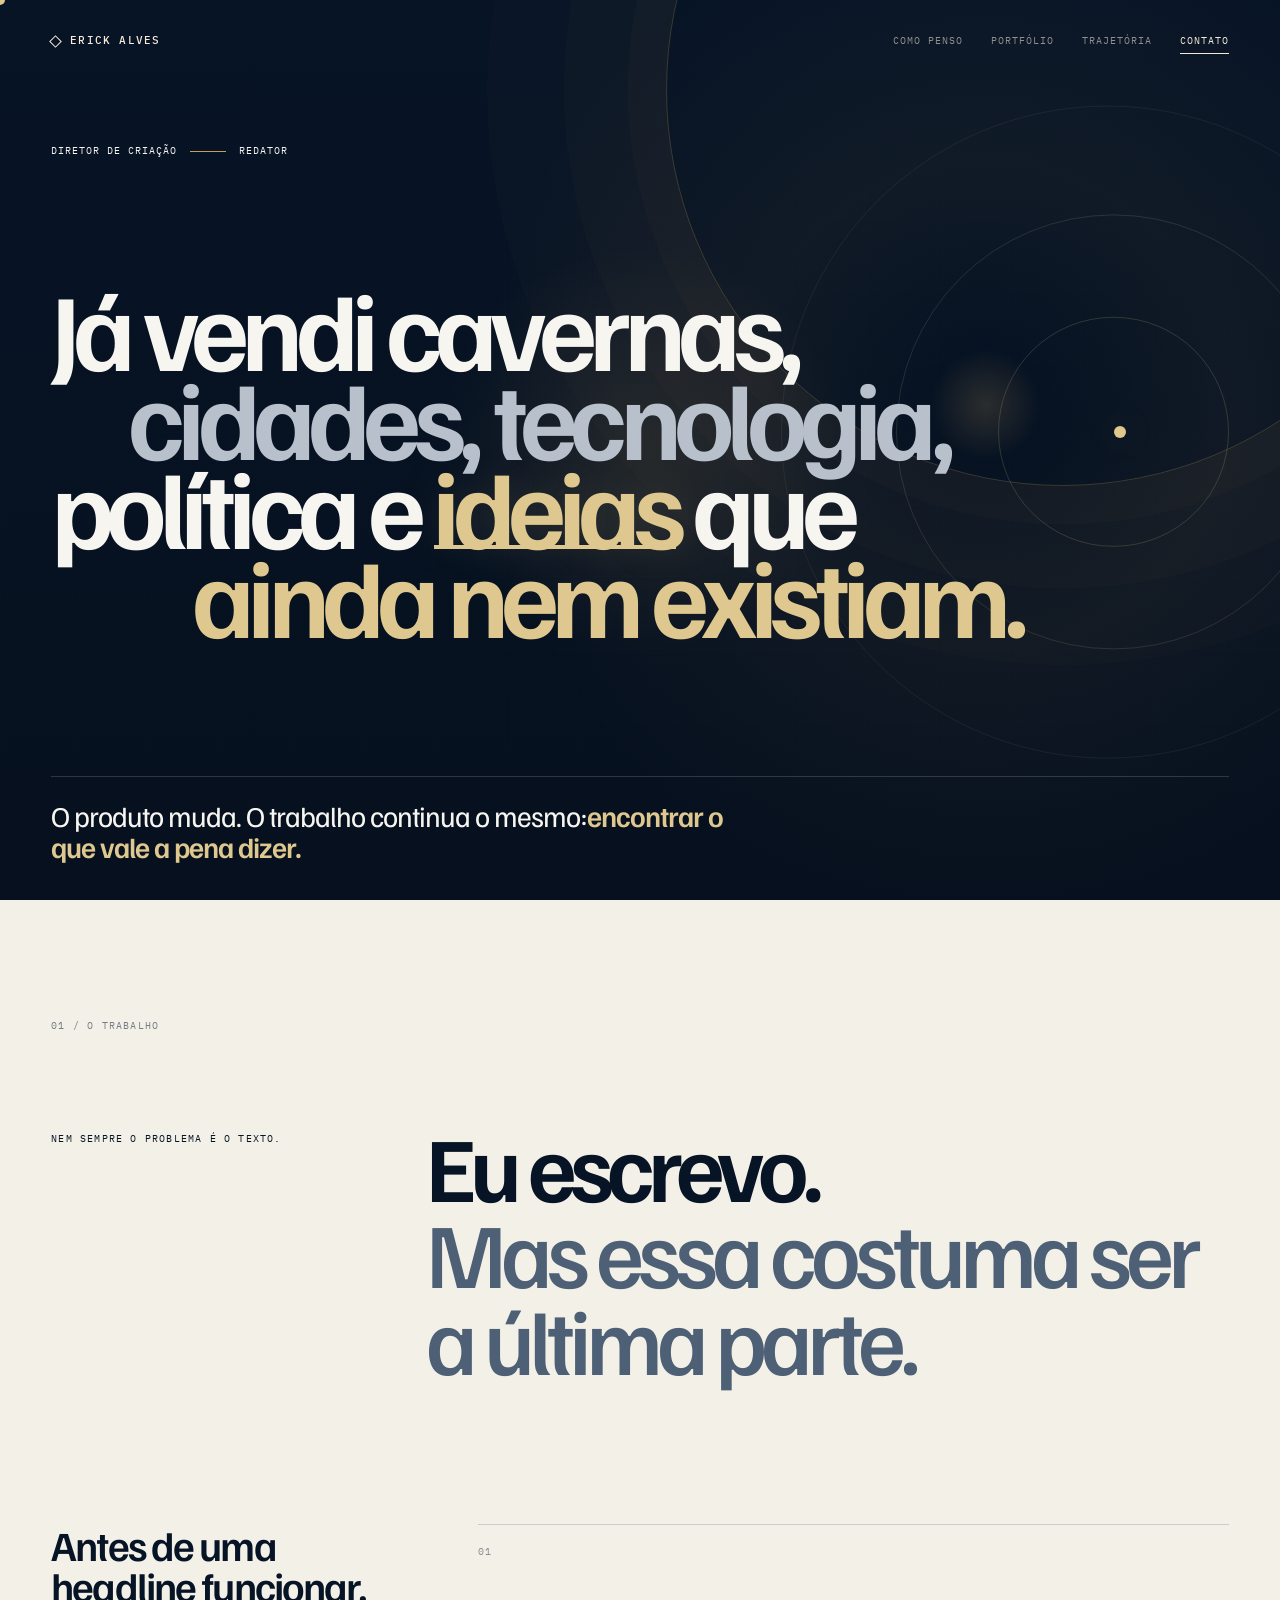
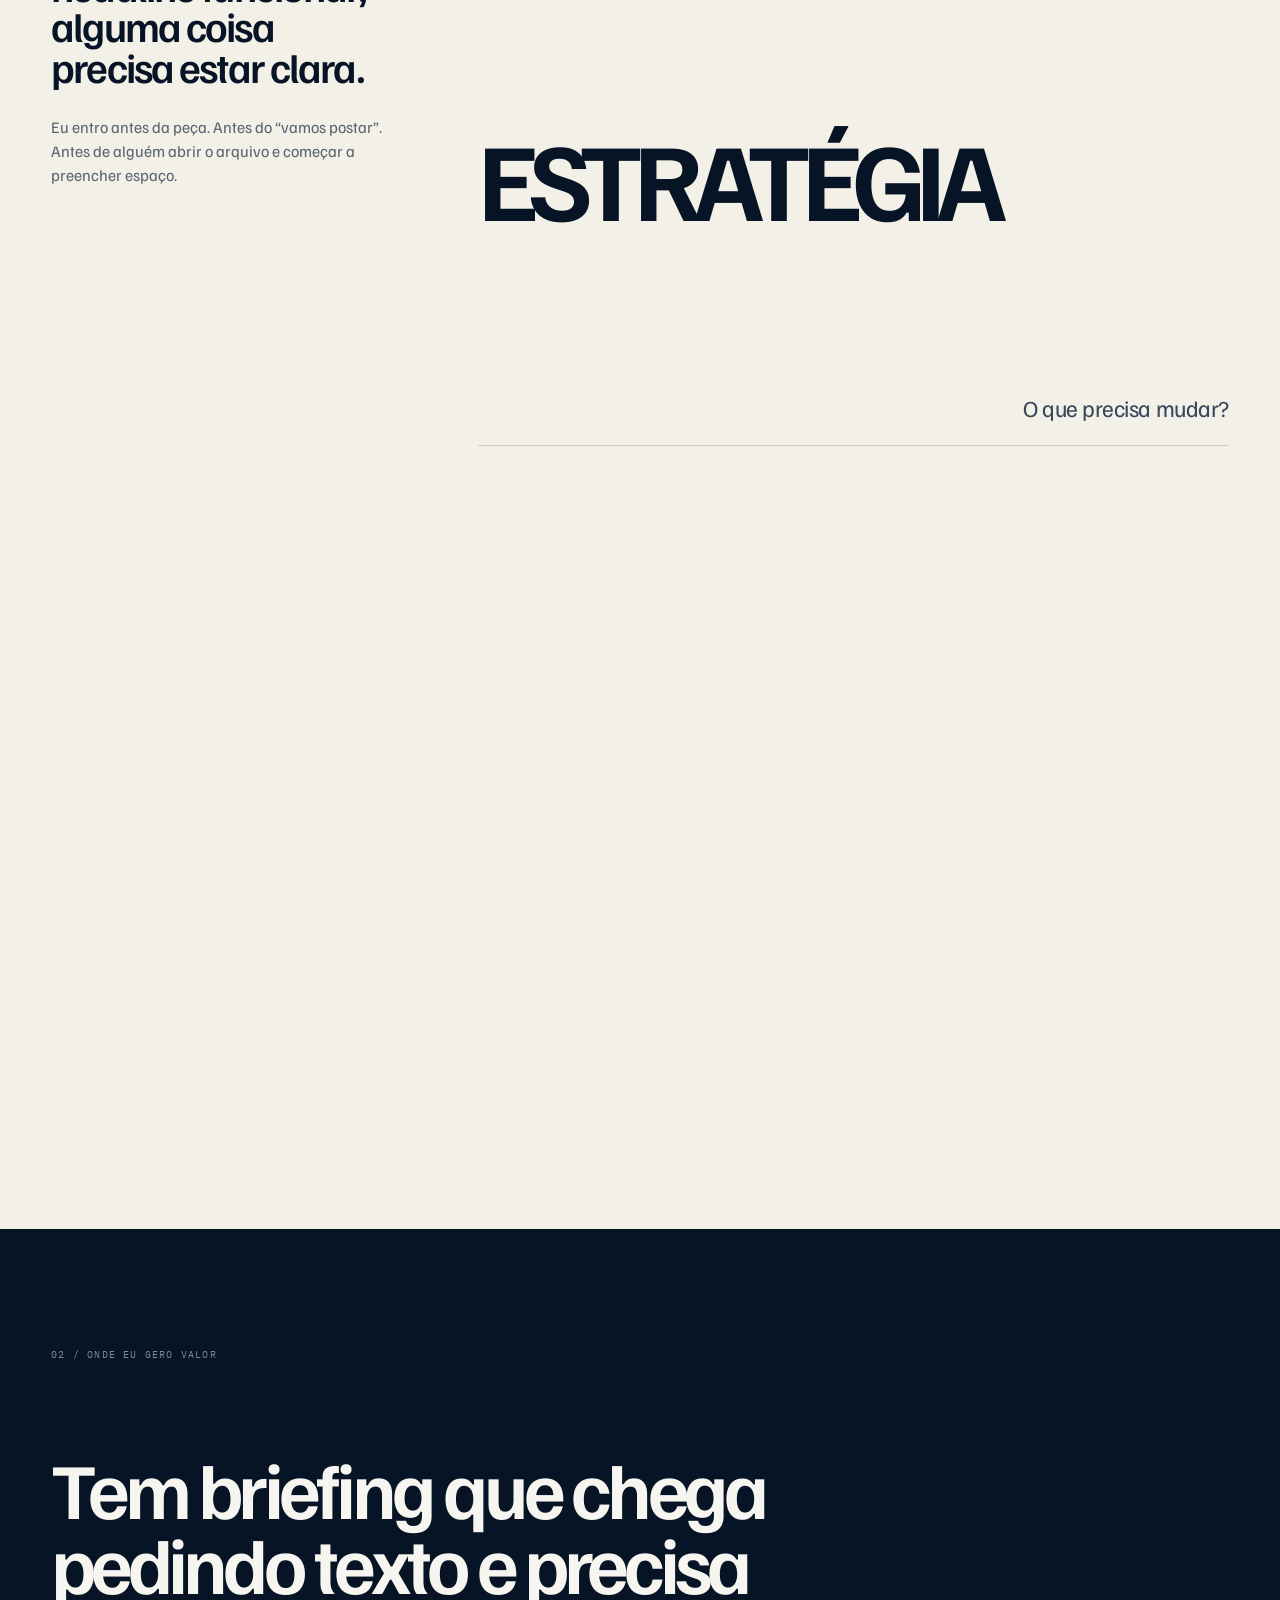
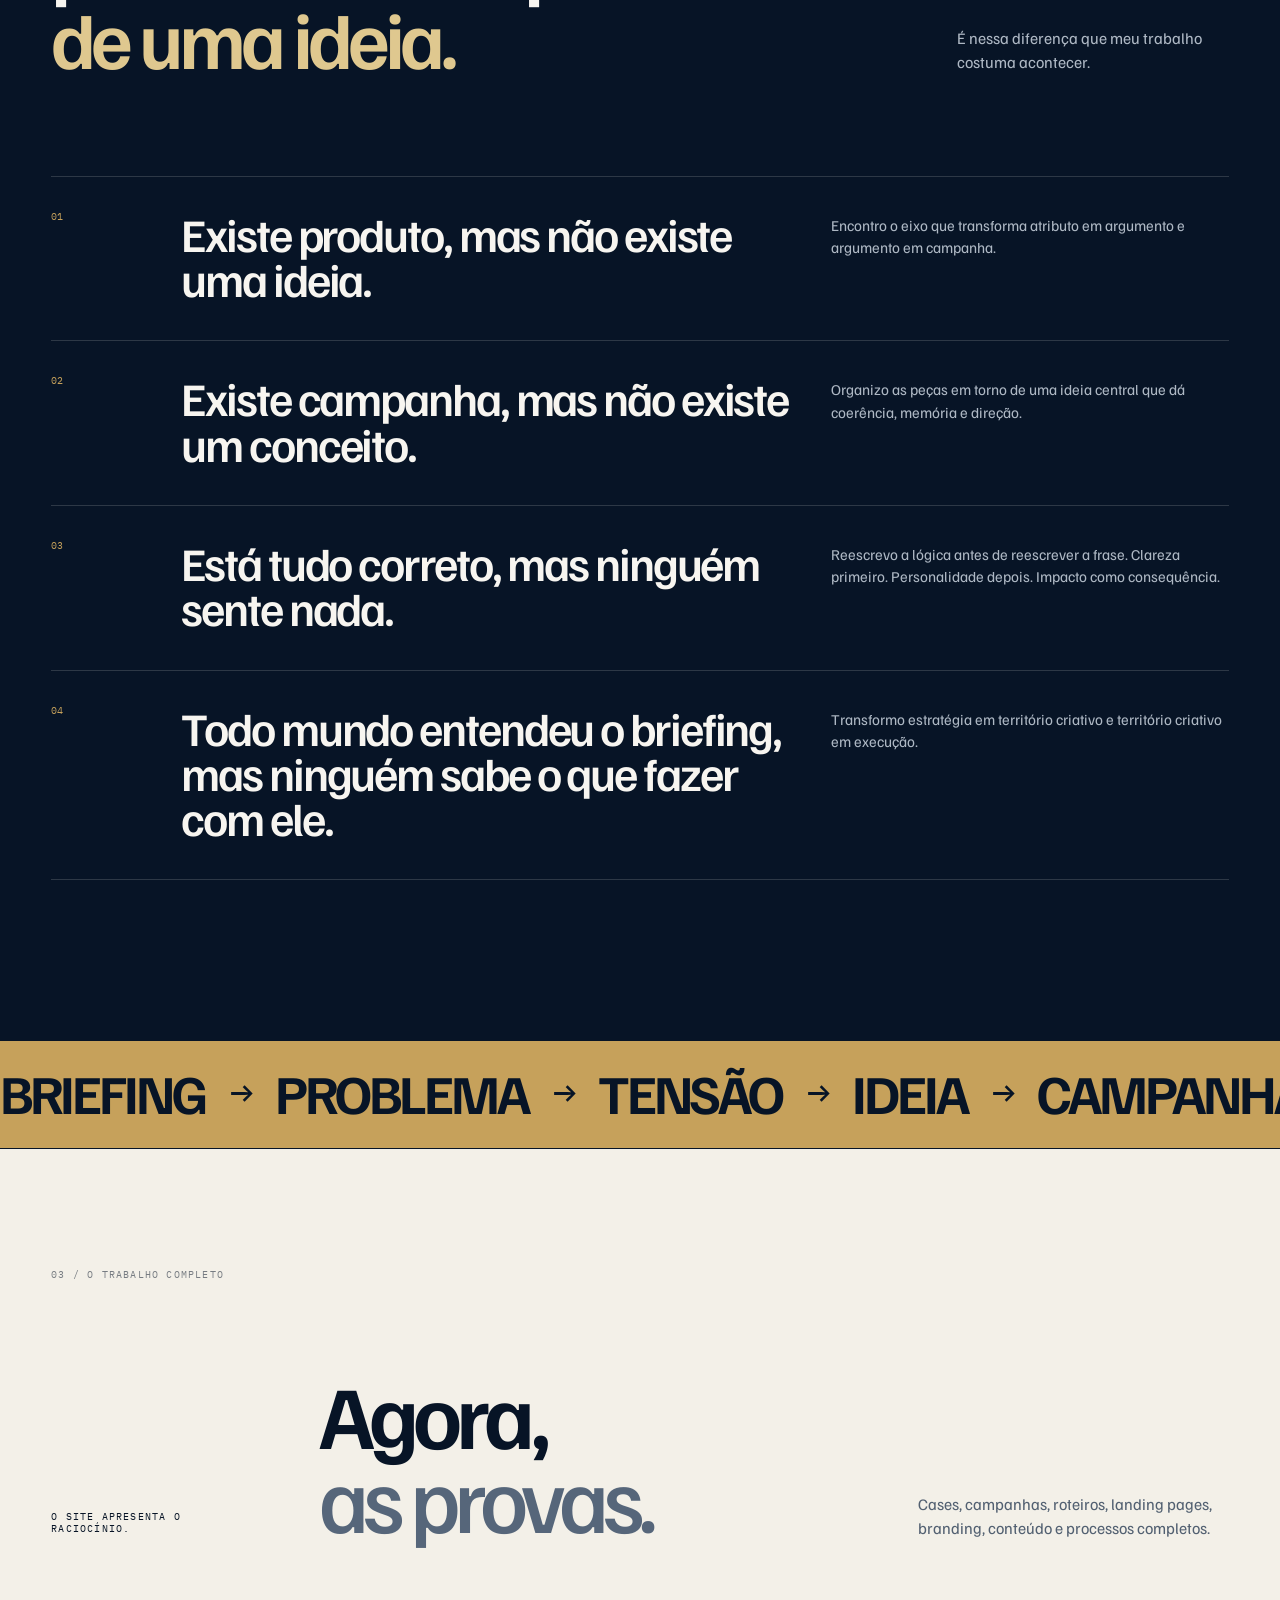
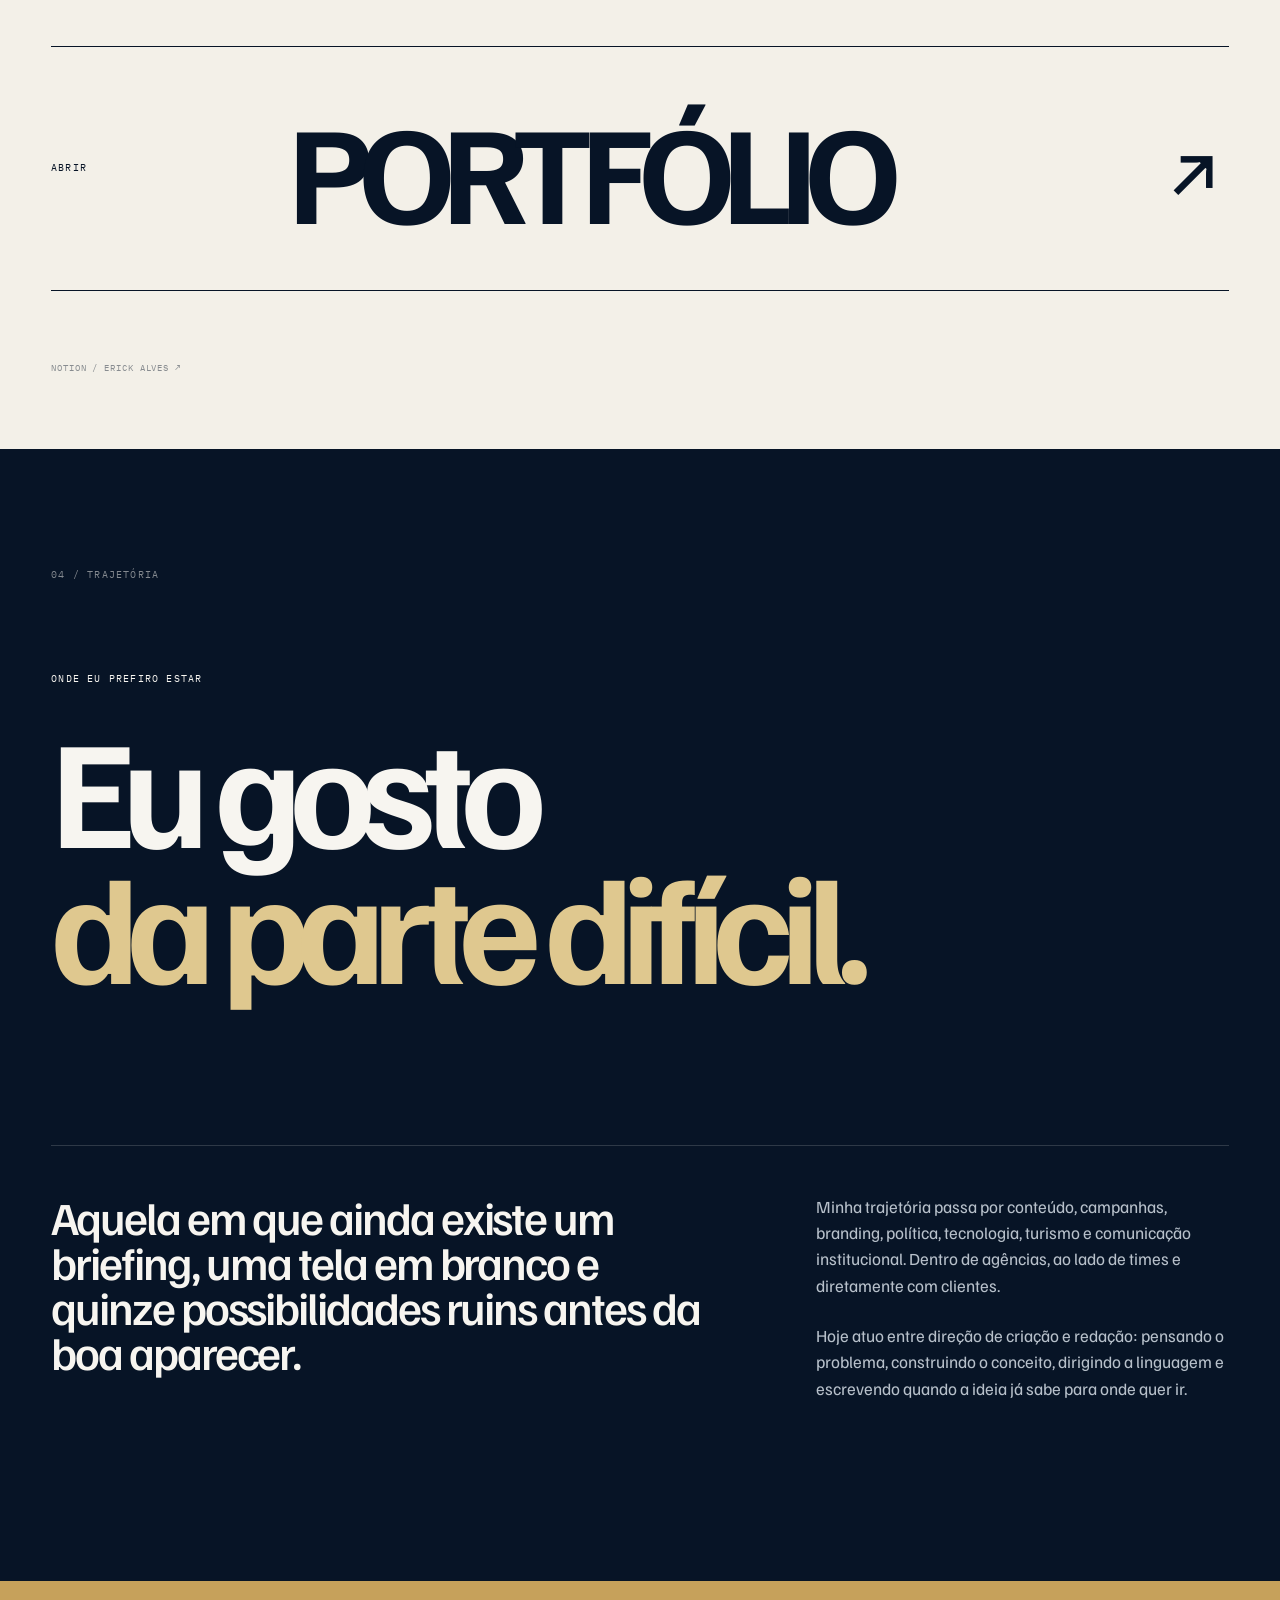
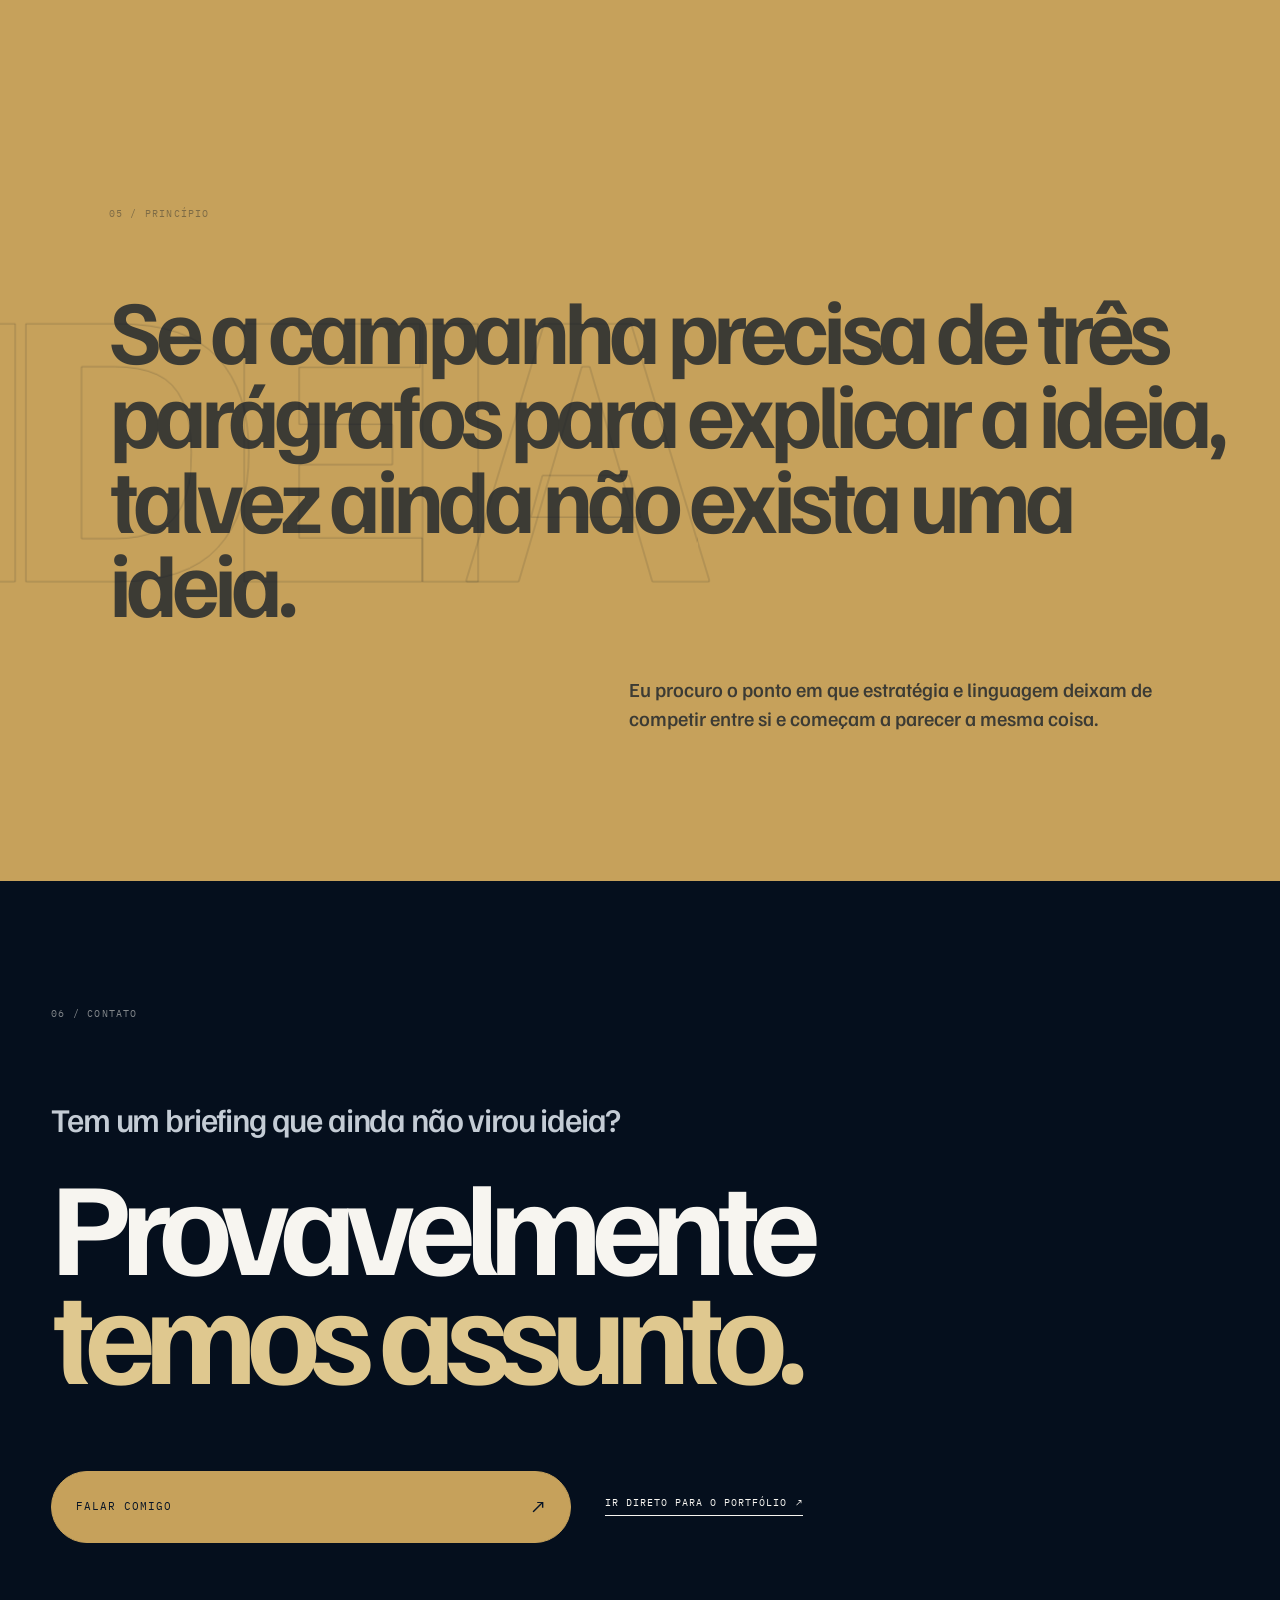
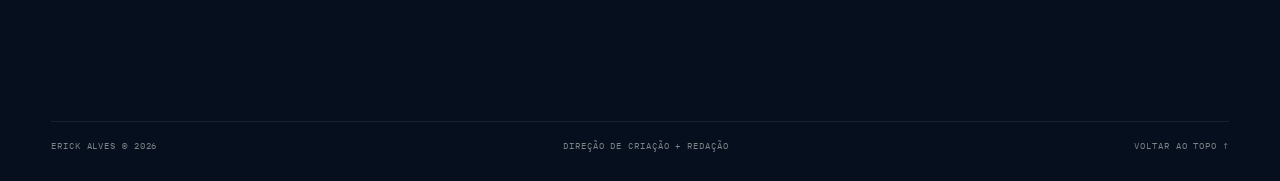
==== index.html @ d923bf64 "Adiciona favicon ao site" ====
<!doctype html><html lang="pt-BR"><head><meta charset="utf-8" /><meta name="viewport" content="width=device-width, initial-scale=1" /><meta name="theme-color" content="#071426" /><meta name="description" content="Erick Alves — Diretor de Criação + Redator. Estratégia, conceito e campanhas." /><link rel="icon" href="/favicon.ico" sizes="any"><title>Erick Alves — Direção de Criação + Redação</title><link rel="preconnect" href="https://fonts.googleapis.com"><link rel="preconnect" href="https://fonts.gstatic.com" crossorigin><link href="https://fonts.googleapis.com/css2?family=Familjen+Grotesk:ital,wght@0,400..700;1,400..700&family=IBM+Plex+Mono:wght@400;500&display=swap" rel="stylesheet"><link rel="stylesheet" href="./styles.css" /></head><body><div class="grain" aria-hidden="true"></div><div class="progress" aria-hidden="true"><span></span></div><header class="site-header"><a class="brand" href="#top" aria-label="Voltar ao topo"><span class="brand-mark"></span><span>ERICK ALVES</span></a><nav class="nav" aria-label="Navegação principal"><a href="#pensamento">Como penso</a><a href="#portfolio">Portfólio</a><a href="#trajetoria">Trajetória</a><a href="#contato">Contato</a></nav></header><main id="top"><section class="hero hero-concept" data-hero-mode="ideias">
  <div class="hero-grid" aria-hidden="true"></div>
  <div class="hero-glow" aria-hidden="true"></div>

  <div class="hero-scenes" aria-hidden="true">
    <div class="hero-scene scene-cavernas">
      <i class="contour c1"></i><i class="contour c2"></i><i class="contour c3"></i><i class="contour c4"></i><i class="contour c5"></i>
    </div>
    <div class="hero-scene scene-cidades">
      <i class="city-axis city-axis-a"></i><i class="city-axis city-axis-b"></i>
      <i class="city-block city-block-a"></i><i class="city-block city-block-b"></i><i class="city-block city-block-c"></i><i class="city-block city-block-d"></i>
    </div>
    <div class="hero-scene scene-tecnologia">
      <i class="tech-line tech-line-a"></i><i class="tech-line tech-line-b"></i><i class="tech-line tech-line-c"></i>
      <i class="tech-node tech-node-a"></i><i class="tech-node tech-node-b"></i><i class="tech-node tech-node-c"></i><i class="tech-node tech-node-d"></i>
    </div>
    <div class="hero-scene scene-politica">
      <i class="poster poster-a"></i><i class="poster poster-b"></i><i class="poster poster-c"></i>
      <i class="politic-line politic-line-a"></i><i class="politic-line politic-line-b"></i>
    </div>
    <div class="hero-scene scene-ideias">
      <i class="idea-ring idea-ring-a"></i><i class="idea-ring idea-ring-b"></i><i class="idea-ring idea-ring-c"></i>
      <i class="idea-core"></i>
    </div>
  </div>

  <div class="hero-top reveal">
    <span>Diretor de Criação</span><i></i><span>Redator</span>
    
  </div>

  <h1 class="hero-title hero-title-concept" aria-label="Já vendi cavernas, cidades, tecnologia, política e ideias que ainda nem existiam.">
    <span class="hero-line" data-speed="0.035">Já vendi <button class="hero-trigger" type="button" data-mode="cavernas">cavernas</button>,</span>
    <span class="hero-line muted" data-speed="0.055"><button class="hero-trigger" type="button" data-mode="cidades">cidades</button>, <button class="hero-trigger" type="button" data-mode="tecnologia">tecnologia</button>,</span>
    <span class="hero-line" data-speed="0.045"><button class="hero-trigger" type="button" data-mode="politica">política</button> e <button class="hero-trigger" type="button" data-mode="ideias">ideias</button> que</span>
    <span class="hero-line gold" data-speed="0.065">ainda nem existiam.</span>
  </h1>

  <div class="hero-footer hero-footer-concept">
    <p class="hero-copy reveal">O produto muda. O trabalho continua o mesmo:<strong>encontrar o que vale a pena dizer.</strong></p>

    
  </div>
</section><section class="thinking" id="pensamento"><div class="section-index">01 / O trabalho</div><div class="thinking-intro"><p class="overline reveal">Nem sempre o problema é o texto.</p><h2 class="reveal">Eu escrevo.<br><span>Mas essa costuma ser a última parte.</span></h2></div><div class="thinking-story"><div class="thinking-copy"><p class="thinking-lead">Antes de uma headline funcionar, alguma coisa precisa estar clara.</p><p class="thinking-caption">Eu entro antes da peça. Antes do “vamos postar”. Antes de alguém abrir o arquivo e começar a preencher espaço.</p></div><div class="word-stage" aria-label="Estratégia, tensão, conceito, campanha e texto"><div class="word active" data-step="0"><span class="word-num">01</span><span class="word-main">ESTRATÉGIA</span><span class="word-sub">O que precisa mudar?</span></div><div class="word" data-step="1"><span class="word-num">02</span><span class="word-main">TENSÃO</span><span class="word-sub">Onde está a verdade que vale explorar?</span></div><div class="word" data-step="2"><span class="word-num">03</span><span class="word-main">CONCEITO</span><span class="word-sub">Qual ideia organiza tudo?</span></div><div class="word" data-step="3"><span class="word-num">04</span><span class="word-main">CAMPANHA</span><span class="word-sub">Como essa ideia continua boa depois da primeira peça?</span></div><div class="word" data-step="4"><span class="word-num">05</span><span class="word-main">TEXTO</span><span class="word-sub">Agora cada palavra precisa merecer estar ali.</span></div></div></div></section><section class="problems"><div class="section-index">02 / Onde eu gero valor</div><div class="problems-intro"><h2 class="reveal problem-headline"><span class="problem-line">Tem briefing que chega</span><span class="problem-line">pedindo texto e precisa</span><span class="problem-line gold-line">de uma ideia.</span></h2><p class="reveal">É nessa diferença que meu trabalho costuma acontecer.</p></div><div class="problem-list"><article class="problem-row reveal"><span class="problem-number">01</span><h3>Existe produto, mas não existe uma ideia.</h3><p>Encontro o eixo que transforma atributo em argumento e argumento em campanha.</p></article><article class="problem-row reveal"><span class="problem-number">02</span><h3>Existe campanha, mas não existe um conceito.</h3><p>Organizo as peças em torno de uma ideia central que dá coerência, memória e direção.</p></article><article class="problem-row reveal"><span class="problem-number">03</span><h3>Está tudo correto, mas ninguém sente nada.</h3><p>Reescrevo a lógica antes de reescrever a frase. Clareza primeiro. Personalidade depois. Impacto como consequência.</p></article><article class="problem-row reveal"><span class="problem-number">04</span><h3>Todo mundo entendeu o briefing, mas ninguém sabe o que fazer com ele.</h3><p>Transformo estratégia em território criativo e território criativo em execução.</p></article></div></section><section class="ticker" aria-hidden="true"><div class="ticker-track"><span>BRIEFING</span><b>→</b><span>PROBLEMA</span><b>→</b><span>TENSÃO</span><b>→</b><span>IDEIA</span><b>→</b><span>CAMPANHA</span><b>→</b><span>BRIEFING</span><b>→</b><span>PROBLEMA</span><b>→</b><span>TENSÃO</span><b>→</b><span>IDEIA</span><b>→</b><span>CAMPANHA</span><b>→</b></div></section><section class="portfolio-section" id="portfolio"><div class="section-index">03 / O trabalho completo</div><div class="portfolio-intro"><p class="overline reveal">O site apresenta o raciocínio.</p><h2 class="reveal">Agora,<br><span>as provas.</span></h2><p class="portfolio-copy reveal">Cases, campanhas, roteiros, landing pages, branding, conteúdo e processos completos.</p></div><a class="portfolio-portal portfolio-link magnetic-wide" href="https://time-snowplow-615.notion.site/Portf-lio-Erick-Alves-0e87d80023174bc68a1fcdb36ba6da2e" target="_blank" rel="noreferrer"><span class="portal-label">ABRIR</span><strong>PORTFÓLIO</strong><span class="portal-arrow">↗</span></a><p class="portfolio-note">Notion / Erick Alves ↗</p></section><section class="about" id="trajetoria"><div class="section-index">04 / Trajetória</div><div class="about-hero"><p class="overline reveal">Onde eu prefiro estar</p><h2 class="about-title">Eu gosto<br><span>da parte difícil.</span></h2></div><div class="about-grid"><div class="about-support reveal"><p>Aquela em que ainda existe um briefing, uma tela em branco e quinze possibilidades ruins antes da boa aparecer.</p></div><div class="about-detail reveal"><p>Minha trajetória passa por conteúdo, campanhas, branding, política, tecnologia, turismo e comunicação institucional. Dentro de agências, ao lado de times e diretamente com clientes.</p><p>Hoje atuo entre direção de criação e redação: pensando o problema, construindo o conceito, dirigindo a linguagem e escrevendo quando a ideia já sabe para onde quer ir.</p></div></div></section><section class="principle"><div class="principle-outline" aria-hidden="true">IDEIA</div><div class="principle-content"><span class="section-index">05 / Princípio</span><blockquote class="reveal">Se a campanha precisa de três parágrafos para explicar a ideia, talvez ainda não exista uma ideia.</blockquote><p class="reveal">Eu procuro o ponto em que estratégia e linguagem deixam de competir entre si e começam a parecer a mesma coisa.</p></div></section><section class="contact" id="contato"><div class="contact-inner"><span class="section-index">06 / Contato</span><div class="contact-copy"><p class="contact-lead reveal">Tem um briefing que ainda não virou ideia?</p><h2 class="reveal">Provavelmente<br><span>temos assunto.</span></h2></div><div class="contact-actions reveal"><a class="contact-button magnetic" href="https://wa.me/5511947955115" target="_blank" rel="noopener noreferrer"><span>Falar comigo</span><span class="arrow">↗</span></a><a class="small-link portfolio-link" href="https://time-snowplow-615.notion.site/Portf-lio-Erick-Alves-0e87d80023174bc68a1fcdb36ba6da2e" target="_blank" rel="noreferrer">Ir direto para o portfólio <span>↗</span></a></div></div><footer class="footer"><span>Erick Alves © <span id="year"></span></span><span>Direção de Criação + Redação</span><a href="#top">Voltar ao topo ↑</a></footer></section></main><div class="cursor" aria-hidden="true"></div><script src="./script.js"></script></body></html>
---- styles.css ----
:root{--navy:#071426;--navy-2:#0a1b31;--navy-3:#102642;--gold:#c6a15b;--gold-soft:#dfc88f;--ink:#08111f;--paper:#f3f0e8;--white:#f7f5f0;--muted:#8e9aaa;--line-dark:rgba(247,245,240,.16);--line-light:rgba(7,20,38,.16);--max:1440px;--pad:clamp(22px,4vw,66px);--ease:cubic-bezier(.18,.74,.16,1);--mx:50%;--my:50%;}*{box-sizing:border-box}html{scroll-behavior:smooth;background:var(--navy);}body{margin:0;background:var(--navy);color:var(--white);font-family:"Familjen Grotesk","Helvetica Neue",Arial,sans-serif;font-size:16px;line-height:1.25;overflow-x:hidden;}a{color:inherit;text-decoration:none}::selection{background:var(--gold);color:var(--navy)}.grain{position:fixed;inset:0;z-index:9990;pointer-events:none;opacity:.028;background-image:url("data:image/svg+xml,%3Csvg viewBox='0 0 180 180' xmlns='http://www.w3.org/2000/svg'%3E%3Cfilter id='n'%3E%3CfeTurbulence type='fractalNoise' baseFrequency='.86' numOctaves='4' stitchTiles='stitch'/%3E%3C/filter%3E%3Crect width='100%25' height='100%25' filter='url(%23n)' opacity='.7'/%3E%3C/svg%3E");}.progress{position:fixed;inset:0 0 auto;height:2px;z-index:10000;pointer-events:none;}.progress span{display:block;width:100%;height:100%;background:var(--gold);transform:scaleX(0);transform-origin:left;}.site-header{position:fixed;top:0;left:0;right:0;z-index:9000;height:82px;padding:0 var(--pad);display:flex;align-items:center;justify-content:space-between;mix-blend-mode:difference;color:#fff;}.brand{display:flex;align-items:center;gap:10px;font-family:"IBM Plex Mono",monospace;font-size:11px;font-weight:500;letter-spacing:.11em;}.brand-mark{width:9px;height:9px;border:1px solid currentColor;transform:rotate(45deg);}.nav{display:flex;align-items:center;gap:28px;font-family:"IBM Plex Mono",monospace;font-size:10px;text-transform:uppercase;letter-spacing:.1em;}.nav a{position:relative;padding:4px 0;}.nav a::after{content:"";position:absolute;left:0;right:0;bottom:-3px;height:1px;background:currentColor;transform:scaleX(0);transform-origin:right;transition:transform .35s var(--ease);}.nav a:hover::after{transform:scaleX(1);transform-origin:left;}.section-index,.overline{font-family:"IBM Plex Mono",monospace;font-size:10px;text-transform:uppercase;letter-spacing:.12em;}.section-index{opacity:.52}.reveal{opacity:0;transform:translateY(30px);transition:opacity .85s var(--ease),transform .85s var(--ease);}.reveal.is-visible{opacity:1;transform:none;}.hero{position:relative;isolation:isolate;min-height:100svh;padding:145px var(--pad) 38px;display:flex;flex-direction:column;justify-content:space-between;overflow:hidden;background:radial-gradient(circle at var(--mx) var(--my),rgba(198,161,91,.16),transparent 29%),linear-gradient(180deg,var(--navy),#06101e);}.hero-grid{position:absolute;inset:0;z-index:-3;opacity:.26;background-image:linear-gradient(rgba(255,255,255,.035) 1px,transparent 1px),linear-gradient(90deg,rgba(255,255,255,.035) 1px,transparent 1px);background-size:72px 72px;mask-image:linear-gradient(to bottom,transparent,black 25%,black 72%,transparent);}.hero-glow{position:absolute;right:-14vw;top:-24vw;z-index:-2;width:62vw;aspect-ratio:1;border:1px solid rgba(198,161,91,.26);border-radius:50%;box-shadow:0 0 0 3vw rgba(198,161,91,.025),0 0 0 8vw rgba(198,161,91,.018),0 0 0 14vw rgba(198,161,91,.012);}.hero-top{display:flex;align-items:center;gap:13px;font-family:"IBM Plex Mono",monospace;font-size:10px;text-transform:uppercase;letter-spacing:.1em;}.hero-top i{width:36px;height:1px;background:var(--gold);}.hero-title{margin:7vh 0 8vh;max-width:1510px;font-size:clamp(58px,8.6vw,147px);line-height:.81;letter-spacing:-.07em;font-weight:660;}.hero-line{display:block;will-change:transform;}.hero-line:nth-child(2){margin-left:6vw}.hero-line:nth-child(4){margin-left:11vw}.hero-line.muted{color:#b7c0cb}.hero-line.gold{color:var(--gold-soft)}.hero-footer{padding-top:23px;border-top:1px solid var(--line-dark);display:grid;grid-template-columns:1fr auto;align-items:end;gap:30px;}.hero-copy{max-width:720px;margin:0;font-size:clamp(21px,2.25vw,35px);line-height:1.08;letter-spacing:-.035em;}.hero-copy strong{font-weight:600;color:var(--gold-soft);}.scroll-cue{width:100px;height:100px;border:1px solid rgba(223,200,143,.48);border-radius:50%;display:grid;place-items:center;transition:background .3s,color .3s,transform .3s var(--ease);}.scroll-cue span{font-family:"IBM Plex Mono",monospace;font-size:9px;text-transform:uppercase;letter-spacing:.12em;}.scroll-cue svg{width:19px;fill:none;stroke:currentColor;stroke-width:1.35;}.scroll-cue:hover{background:var(--gold);color:var(--navy);}.thinking{min-height:210vh;padding:120px var(--pad) 0;background:var(--paper);color:var(--navy);}.thinking-intro{max-width:var(--max);margin:90px auto 135px;display:grid;grid-template-columns:.55fr 1.55fr;gap:7vw;}.thinking-intro h2{margin:0;font-size:clamp(52px,7.2vw,116px);line-height:.87;letter-spacing:-.065em;font-weight:650;}.thinking-intro h2 span{color:#4e6075;font-weight:520;}.thinking-story{max-width:var(--max);min-height:145vh;margin:0 auto;display:grid;grid-template-columns:.65fr 1.45fr;gap:7vw;}.thinking-copy{position:sticky;top:24vh;padding-bottom:20vh;}.thinking-lead{margin:0 0 28px;font-size:clamp(28px,3.25vw,52px);line-height:.98;letter-spacing:-.045em;font-weight:580;}.thinking-caption{max-width:450px;margin:0;color:#5b6571;font-size:16px;line-height:1.52;}.word-stage{position:sticky;top:21vh;height:58vh;overflow:hidden;border-top:1px solid var(--line-light);border-bottom:1px solid var(--line-light);}.word{position:absolute;inset:0;padding:21px 0 24px;display:grid;grid-template-columns:auto 1fr;grid-template-rows:auto 1fr auto;opacity:0;transform:translateY(34px);transition:opacity .5s var(--ease),transform .5s var(--ease);}.word.active{opacity:1;transform:none;}.word-num{font-family:"IBM Plex Mono",monospace;font-size:10px;letter-spacing:.1em;opacity:.45;}.word-main{grid-column:1/3;align-self:center;font-size:clamp(58px,8.7vw,140px);line-height:.77;letter-spacing:-.075em;font-weight:700;white-space:nowrap;}.word-sub{grid-column:1/3;justify-self:end;align-self:end;max-width:460px;color:#38485b;font-size:clamp(18px,1.8vw,28px);line-height:1.12;letter-spacing:-.02em;}.problems{padding:120px var(--pad) 160px;background:var(--navy);color:var(--white);}.problems-intro{max-width:var(--max);margin:90px auto 95px;display:grid;grid-template-columns:1.5fr .5fr;gap:7vw;align-items:end;}.problems-intro h2{margin:0;max-width:1000px;font-size:clamp(48px,6.2vw,100px);line-height:.91;letter-spacing:-.06em;font-weight:630;}.problems-intro h2 span{display:block;color:var(--gold-soft);}.problems-intro p{margin:0 0 7px;color:#aeb8c4;font-size:16px;line-height:1.5;}.problem-list{max-width:var(--max);margin:0 auto;}.problem-row{padding:34px 0 39px;border-top:1px solid var(--line-dark);display:grid;grid-template-columns:.15fr 1fr .65fr;gap:3vw;align-items:start;}.problem-row:last-child{border-bottom:1px solid var(--line-dark);}.problem-number{font-family:"IBM Plex Mono",monospace;color:var(--gold);font-size:10px;}.problem-row h3{margin:0;max-width:800px;font-size:clamp(29px,3.65vw,57px);line-height:.97;letter-spacing:-.045em;font-weight:570;}.problem-row p{margin:3px 0 0;max-width:450px;color:#aeb8c4;font-size:15px;line-height:1.5;}.ticker{overflow:hidden;background:var(--gold);color:var(--navy);border-top:1px solid var(--navy);border-bottom:1px solid var(--navy);}.ticker-track{width:max-content;display:flex;align-items:center;gap:25px;padding:24px 0 27px;font-size:clamp(30px,4.3vw,68px);line-height:1;letter-spacing:-.055em;font-weight:690;animation:marquee 27s linear infinite;}.ticker-track b{font-family:"IBM Plex Mono",monospace;font-size:.7em;font-weight:400;}@keyframes marquee{to{transform:translateX(-50%)}}.portfolio-section{position:relative;min-height:100svh;padding:120px var(--pad) 75px;background:var(--paper);color:var(--navy);display:flex;flex-direction:column;}.portfolio-intro{max-width:var(--max);width:100%;margin:90px auto 55px;display:grid;grid-template-columns:.38fr 1fr .58fr;gap:5vw;align-items:end;}.portfolio-intro h2{margin:0;font-size:clamp(52px,7vw,110px);line-height:.85;letter-spacing:-.065em;font-weight:650;}.portfolio-intro h2 span{color:#56667a;font-weight:500;}.portfolio-copy{margin:0 0 5px;color:#526071;font-size:16px;line-height:1.52;}.portfolio-portal{position:relative;max-width:var(--max);width:100%;margin:auto;min-height:245px;border-top:1px solid var(--navy);border-bottom:1px solid var(--navy);display:grid;grid-template-columns:.25fr 1fr auto;align-items:center;gap:25px;overflow:hidden;transition:color .45s var(--ease);}.portfolio-portal::before{content:"";position:absolute;inset:0;z-index:0;background:var(--navy);transform:translateY(102%);transition:transform .5s var(--ease);}.portfolio-portal > *{position:relative;z-index:1;}.portfolio-portal:hover{color:var(--gold-soft);}.portfolio-portal:hover::before{transform:translateY(0);}.portal-label{font-family:"IBM Plex Mono",monospace;font-size:10px;letter-spacing:.12em;}.portfolio-portal strong{font-size:clamp(65px,11vw,176px);line-height:.72;letter-spacing:-.085em;font-weight:700;}.portal-arrow{font-size:clamp(45px,6vw,92px);font-weight:400;transition:transform .45s var(--ease);}.portfolio-portal:hover .portal-arrow{transform:translate(9px,-9px);}.portfolio-note{max-width:var(--max);width:100%;margin:25px auto 0;font-family:"IBM Plex Mono",monospace;font-size:9px;letter-spacing:.1em;text-transform:uppercase;opacity:.45;}.about{padding:120px var(--pad) 155px;background:var(--navy);color:var(--white);}.about-hero{max-width:var(--max);margin:92px auto 105px;}.about-title{margin:32px 0 0;font-size:clamp(76px,12.1vw,194px);line-height:.72;letter-spacing:-.085em;font-weight:700;}.about-title span{display:block;color:var(--gold-soft);}.about-grid{max-width:var(--max);margin:0 auto;padding-top:48px;border-top:1px solid var(--line-dark);display:grid;grid-template-columns:1.1fr .7fr;gap:9vw;}.about-support p{max-width:730px;margin:0;font-size:clamp(30px,3.6vw,58px);line-height:.98;letter-spacing:-.045em;font-weight:530;}.about-detail{color:#b7c0ca;font-size:17px;line-height:1.55;}.about-detail p{margin:0 0 24px;}.experience-strip{margin-top:50px;border-top:1px solid var(--line-dark);}.experience-strip span{display:block;padding:13px 0;border-bottom:1px solid var(--line-dark);font-family:"IBM Plex Mono",monospace;font-size:10px;text-transform:uppercase;letter-spacing:.09em;}.principle{position:relative;min-height:100svh;padding:130px var(--pad);background:var(--gold);color:var(--navy);display:flex;align-items:center;overflow:hidden;}.principle-outline{position:absolute;left:-3vw;top:50%;transform:translateY(-52%);color:transparent;-webkit-text-stroke:1px rgba(7,20,38,.20);font-size:31vw;line-height:1;letter-spacing:-.1em;font-weight:700;white-space:nowrap;}.principle-content{position:relative;z-index:1;max-width:1120px;margin-left:auto;}.principle blockquote{margin:65px 0 45px;font-size:clamp(52px,7.1vw,114px);line-height:.88;letter-spacing:-.065em;font-weight:660;}.principle p{max-width:600px;margin:0 0 0 auto;font-size:20px;line-height:1.45;font-weight:500;}.contact{min-height:100svh;padding:120px var(--pad) 30px;background:#050f1d;color:var(--white);display:flex;flex-direction:column;justify-content:space-between;}.contact-inner{max-width:var(--max);width:100%;margin:0 auto;}.contact-copy{margin-top:9vh;}.contact-copy h2{margin:32px 0 0;font-size:clamp(67px,10.4vw,164px);line-height:.76;letter-spacing:-.078em;font-weight:700;}.contact-copy h2 span{color:var(--gold-soft);}.contact-actions{margin-top:75px;display:flex;align-items:center;gap:34px;flex-wrap:wrap;}.contact-button{width:min(520px,100%);padding:22px 24px;border:1px solid var(--gold);border-radius:999px;background:var(--gold);color:var(--navy);display:flex;justify-content:space-between;align-items:center;font-family:"IBM Plex Mono",monospace;font-size:11px;text-transform:uppercase;letter-spacing:.09em;transition:background .3s,color .3s,transform .3s var(--ease);}.contact-button:hover{background:transparent;color:var(--gold-soft);}.contact-button .arrow{font-size:21px;}.small-link{display:inline-flex;align-items:center;gap:9px;padding-bottom:5px;border-bottom:1px solid currentColor;font-family:"IBM Plex Mono",monospace;font-size:10px;text-transform:uppercase;letter-spacing:.1em;}.small-link span{transition:transform .3s var(--ease);}.small-link:hover span{transform:translate(3px,-3px);}.footer{max-width:var(--max);width:100%;margin:90px auto 0;padding-top:18px;border-top:1px solid var(--line-dark);display:flex;justify-content:space-between;gap:20px;font-family:"IBM Plex Mono",monospace;font-size:9px;text-transform:uppercase;letter-spacing:.1em;opacity:.5;}.cursor{position:fixed;left:0;top:0;width:20px;height:20px;z-index:10001;pointer-events:none;border:1px solid var(--gold-soft);border-radius:50%;transform:translate(-50%,-50%);mix-blend-mode:difference;transition:width .2s,height .2s,background .2s;display:none;}.cursor.is-link{width:52px;height:52px;background:#fff;}@media (pointer:fine) and (min-width:900px){body,a{cursor:none}.cursor{display:block}}@media (max-width:960px){.site-header{height:68px}.nav{display:none}.hero{padding-top:118px;}.hero-title{font-size:clamp(51px,13.7vw,92px);line-height:.84;}.hero-line:nth-child(2),.hero-line:nth-child(4){margin-left:0;}.hero-footer{grid-template-columns:1fr;}.scroll-cue{width:82px;height:82px;}.thinking-intro,.thinking-story,.problems-intro,.portfolio-intro,.about-grid{grid-template-columns:1fr;}.thinking-intro{margin-top:58px}.thinking-story{min-height:165vh}.thinking-copy{position:relative;top:auto;padding-bottom:35px;}.word-stage{top:18vh;height:54vh;}.word-main{white-space:normal;font-size:clamp(49px,14.5vw,100px);}.problem-row{grid-template-columns:.12fr 1fr;}.problem-row p{grid-column:2;}.portfolio-section{min-height:auto;padding-bottom:100px;}.portfolio-intro{margin-top:60px;}.portfolio-portal{min-height:190px;margin-top:45px;grid-template-columns:auto 1fr auto;}.about-title{font-size:clamp(70px,18vw,145px);}.principle-content{margin-left:0;}.principle p{margin-left:0;}.footer{flex-direction:column;}}@media (max-width:580px){:root{--pad:20px}.hero-top{font-size:9px;}.hero-title{margin-top:10vh;}.hero-copy{font-size:20px;}.thinking,.problems,.portfolio-section,.about,.principle,.contact{padding-top:92px;}.thinking-intro h2,.problems-intro h2,.portfolio-intro h2{font-size:43px;}.problem-row{grid-template-columns:1fr;}.problem-row p{grid-column:1;}.problem-row h3{font-size:34px;}.portfolio-portal{grid-template-columns:1fr auto;min-height:160px;padding:25px 0;}.portal-label{grid-column:1/3;}.portfolio-portal strong{font-size:17vw;}.about-title{font-size:18vw;}.about-support p{font-size:35px;}.principle blockquote{font-size:46px;}.contact-copy h2{font-size:18vw;}.contact-actions{align-items:flex-start;flex-direction:column;}}@media (prefers-reduced-motion:reduce){*,*::before,*::after{animation-duration:.001ms!important;animation-iteration-count:1!important;scroll-behavior:auto!important;transition-duration:.001ms!important;}.reveal{opacity:1;transform:none;}}.problem-headline{max-width:1180px !important;}.problem-headline .problem-line{display:block;color:var(--white);white-space:nowrap;}.problem-headline .gold-line{color:var(--gold-soft);}.contact-lead{margin:0;max-width:760px;color:#c4ccd5;font-size:clamp(22px,2.6vw,39px);line-height:1.02;letter-spacing:-.035em;font-weight:520;}.about-detail{align-self:end;}@media (max-width:1100px){.problem-headline .problem-line{white-space:normal;}}@media (max-width:580px){.problem-headline .problem-line{white-space:normal;}.contact-lead{font-size:24px;line-height:1.08;}}

/* =========================================================
   V4.1 — CAMADA DE INTERAÇÃO (sem alterar a estrutura)
   ========================================================= */

/* Header: some ao descer, volta ao subir */
.site-header{
  transition:transform .45s var(--ease), opacity .35s var(--ease);
}
.site-header.header-hidden{
  transform:translateY(-115%);
  opacity:0;
}
.nav a{
  opacity:.58;
  transition:opacity .28s var(--ease);
}
.nav a:hover,
.nav a.is-active{
  opacity:1;
}
.nav a.is-active::after{
  transform:scaleX(1);
  transform-origin:left;
}

/* Reveal menos "fade de template": entra com recorte e precisão */
.reveal{
  clip-path:inset(0 0 14% 0);
  transform:translateY(24px);
  filter:blur(2px);
  transition:
    opacity .78s var(--ease),
    transform .78s var(--ease),
    clip-path .9s var(--ease),
    filter .7s var(--ease);
}
.reveal.is-visible{
  clip-path:inset(0 0 0 0);
  filter:blur(0);
}

/* Hero: linhas respondem ao ponteiro sem comprometer a leitura */
.hero-line{
  transition:
    color .35s var(--ease),
    letter-spacing .45s var(--ease),
    opacity .35s var(--ease);
}
@media (hover:hover) and (pointer:fine){
  .hero-title:hover .hero-line{
    opacity:.52;
  }
  .hero-title .hero-line:hover{
    opacity:1;
    letter-spacing:-.061em;
  }
  .hero-title .hero-line.gold:hover{
    color:#f0dca9;
  }
}

/* Word stage: troca com um pouco de profundidade */
.word{
  filter:blur(8px);
  transform:translateY(38px) scale(.985);
}
.word.active{
  filter:blur(0);
  transform:translateY(0) scale(1);
}

/* Linhas-problema reagem à posição do mouse */
.problem-row{
  position:relative;
  isolation:isolate;
  overflow:hidden;
  transition:
    padding-left .38s var(--ease),
    padding-right .38s var(--ease),
    border-color .3s;
}
.problem-row::before{
  content:"";
  position:absolute;
  inset:0;
  z-index:-1;
  background:
    radial-gradient(
      520px circle at var(--row-x,50%) var(--row-y,50%),
      rgba(198,161,91,.115),
      transparent 58%
    );
  opacity:0;
  transition:opacity .35s var(--ease);
}
.problem-row::after{
  content:"";
  position:absolute;
  left:0;
  top:20%;
  bottom:20%;
  width:2px;
  background:var(--gold);
  transform:scaleY(0);
  transform-origin:center;
  transition:transform .35s var(--ease);
}
.problem-row h3,
.problem-row p,
.problem-number{
  transition:
    color .32s var(--ease),
    transform .38s var(--ease),
    opacity .32s var(--ease);
}
@media (hover:hover) and (pointer:fine){
  .problem-row:hover{
    padding-left:18px;
    padding-right:18px;
    border-color:rgba(223,200,143,.38);
  }
  .problem-row:hover::before{opacity:1}
  .problem-row:hover::after{transform:scaleY(1)}
  .problem-row:hover h3{
    color:var(--gold-soft);
    transform:translateX(5px);
  }
  .problem-row:hover p{
    color:#d1d7df;
    transform:translateX(-4px);
  }
  .problem-row:hover .problem-number{
    transform:translateY(-3px);
  }
}

/* Ticker acelera como resposta ao usuário */
.ticker-track{
  transition:filter .35s, opacity .35s;
}
@media (hover:hover) and (pointer:fine){
  .ticker:hover .ticker-track{
    animation-duration:15s;
  }
}

/* Portal do portfólio: spotlight + perspectiva */
.portfolio-portal{
  --portal-x:50%;
  --portal-y:50%;
  transform-style:preserve-3d;
  transform:
    perspective(1000px)
    rotateX(var(--portal-rx,0deg))
    rotateY(var(--portal-ry,0deg))
    translateY(var(--portal-ty,0px));
  transition:
    color .45s var(--ease),
    transform .22s ease-out;
}
.portfolio-portal::after{
  content:"";
  position:absolute;
  inset:0;
  z-index:0;
  pointer-events:none;
  background:
    radial-gradient(
      420px circle at var(--portal-x) var(--portal-y),
      rgba(223,200,143,.23),
      transparent 62%
    );
  opacity:0;
  transition:opacity .35s var(--ease);
}
.portfolio-portal:hover::after{opacity:1}
.portfolio-portal > *{
  transform:translateZ(18px);
}
.portfolio-portal .portal-arrow{
  transform:translateZ(28px);
}

/* "Eu gosto da parte difícil" ganha deslocamento óptico */
.about-title{
  transform:translate3d(var(--about-x,0px),0,0);
  will-change:transform;
}
.about-title span{
  transform:translate3d(var(--about-gold-x,0px),0,0);
  will-change:transform;
}

/* IDEIA ao fundo se move em velocidade própria */
.principle-outline{
  transform:translate3d(var(--outline-x,0px),-52%,0);
  will-change:transform;
}
.principle-content{
  transition:transform .8s var(--ease), opacity .8s var(--ease);
}
.principle:not(.is-inview) .principle-content{
  transform:translateY(36px);
  opacity:.72;
}
.principle.is-inview .principle-content{
  transform:none;
  opacity:1;
}

/* Contact ganha spotlight discreto */
.problems,
.about,
.contact{
  --spot-x:50%;
  --spot-y:50%;
}
.problems{
  background:
    radial-gradient(620px circle at var(--spot-x) var(--spot-y),rgba(198,161,91,.065),transparent 55%),
    var(--navy);
}
.about{
  background:
    radial-gradient(700px circle at var(--spot-x) var(--spot-y),rgba(198,161,91,.055),transparent 58%),
    var(--navy);
}
.contact{
  background:
    radial-gradient(720px circle at var(--spot-x) var(--spot-y),rgba(198,161,91,.075),transparent 58%),
    #050f1d;
}

/* Cursor contextual: pequeno no geral, informativo onde importa */
.cursor{
  width:10px;
  height:10px;
  background:var(--gold-soft);
  border:0;
  mix-blend-mode:normal;
  display:none;
  transition:
    width .25s var(--ease),
    height .25s var(--ease),
    background .25s,
    color .25s;
}
.cursor::after{
  content:attr(data-label);
  position:absolute;
  inset:0;
  display:grid;
  place-items:center;
  color:var(--navy);
  font-family:"IBM Plex Mono",monospace;
  font-size:9px;
  font-weight:500;
  letter-spacing:.08em;
  white-space:nowrap;
  opacity:0;
  transition:opacity .18s;
}
.cursor.is-link{
  width:44px;
  height:44px;
  background:transparent;
  border:1px solid rgba(223,200,143,.55);
}
.cursor.is-action{
  width:78px;
  height:78px;
  background:var(--gold);
  border:0;
}
.cursor.is-action::after{opacity:1}

@media (pointer:fine) and (min-width:900px){
  .cursor{display:block}
}

/* Mobile continua previsível e sem dependência de hover */
@media (max-width:960px){
  .site-header.header-hidden{
    transform:none;
    opacity:1;
  }
  .problem-row{
    padding-left:0!important;
    padding-right:0!important;
  }
  .portfolio-portal{
    transform:none!important;
  }
  .about-title,
  .about-title span,
  .principle-outline{
    transform:none!important;
  }
}

@media (prefers-reduced-motion:reduce){
  .site-header,
  .hero-line,
  .problem-row,
  .portfolio-portal,
  .about-title,
  .about-title span,
  .principle-outline{
    transform:none!important;
  }
  .problem-row::before,
  .portfolio-portal::after{
    display:none!important;
  }
}


/* =========================================================
   HERO CONCEITUAL — a copy controla o universo visual
   ========================================================= */

.hero-concept{
  --scene-x:0px;
  --scene-y:0px;
  background:
    radial-gradient(circle at var(--mx) var(--my),rgba(198,161,91,.12),transparent 26%),
    linear-gradient(180deg,#071426 0%,#06101e 100%);
}

.hero-concept .hero-grid{
  opacity:.15;
  mask-image:linear-gradient(to bottom,transparent 2%,black 25%,black 77%,transparent 100%);
}

.hero-scenes{
  position:absolute;
  inset:0;
  z-index:-1;
  pointer-events:none;
  overflow:hidden;
  transform:translate3d(var(--scene-x),var(--scene-y),0);
  transition:transform .28s ease-out;
}

.hero-scene{
  position:absolute;
  inset:0;
  opacity:0;
  transform:scale(1.035);
  filter:blur(8px);
  transition:
    opacity .65s var(--ease),
    transform .9s var(--ease),
    filter .7s var(--ease);
}

.hero[data-hero-mode="cavernas"] .scene-cavernas,
.hero[data-hero-mode="cidades"] .scene-cidades,
.hero[data-hero-mode="tecnologia"] .scene-tecnologia,
.hero[data-hero-mode="politica"] .scene-politica,
.hero[data-hero-mode="ideias"] .scene-ideias{
  opacity:1;
  transform:scale(1);
  filter:blur(0);
}

/* cavernas: curvas topográficas / profundidade */
.scene-cavernas{
  background:
    radial-gradient(circle at 80% 42%,rgba(198,161,91,.17),transparent 25%),
    radial-gradient(circle at 75% 46%,rgba(4,11,20,.86),transparent 42%);
}
.contour{
  position:absolute;
  right:-8vw;
  top:50%;
  border:1px solid rgba(223,200,143,.22);
  border-radius:46% 54% 49% 51% / 58% 39% 61% 42%;
  transform:translateY(-50%) rotate(-13deg);
}
.c1{width:22vw;height:34vw}
.c2{width:31vw;height:43vw;opacity:.8}
.c3{width:41vw;height:52vw;opacity:.62}
.c4{width:52vw;height:63vw;opacity:.44}
.c5{width:64vw;height:74vw;opacity:.27}

/* cidades: mapa, quadras, fluxo */
.scene-cidades{
  background:
    linear-gradient(90deg,transparent 0 57%,rgba(223,200,143,.045) 57% 57.12%,transparent 57.12%),
    linear-gradient(0deg,transparent 0 43%,rgba(223,200,143,.045) 43% 43.15%,transparent 43.15%);
}
.scene-cidades::before{
  content:"";
  position:absolute;
  width:52vw;
  height:52vw;
  right:-4vw;
  top:5vh;
  background:
    repeating-linear-gradient(0deg,rgba(223,200,143,.12) 0 1px,transparent 1px 52px),
    repeating-linear-gradient(90deg,rgba(223,200,143,.12) 0 1px,transparent 1px 52px);
  transform:rotate(12deg);
  mask-image:radial-gradient(circle,black 18%,rgba(0,0,0,.7) 52%,transparent 73%);
}
.city-axis{
  position:absolute;
  right:-5vw;
  top:50%;
  width:60vw;
  height:1px;
  background:linear-gradient(90deg,transparent,var(--gold-soft),transparent);
  opacity:.45;
  transform-origin:center;
}
.city-axis-a{transform:rotate(12deg)}
.city-axis-b{transform:rotate(102deg)}
.city-block{
  position:absolute;
  border:1px solid rgba(223,200,143,.34);
  background:rgba(198,161,91,.025);
}
.city-block-a{width:8vw;height:13vw;right:23vw;top:22vh;transform:rotate(12deg)}
.city-block-b{width:13vw;height:7vw;right:7vw;top:30vh;transform:rotate(12deg)}
.city-block-c{width:10vw;height:10vw;right:31vw;top:53vh;transform:rotate(12deg)}
.city-block-d{width:16vw;height:9vw;right:10vw;top:62vh;transform:rotate(12deg)}

/* tecnologia: sistema/nós, sem estética sci-fi exagerada */
.scene-tecnologia{
  background:
    radial-gradient(circle at 79% 46%,rgba(97,137,180,.15),transparent 32%);
}
.tech-line{
  position:absolute;
  height:1px;
  transform-origin:left;
  background:linear-gradient(90deg,transparent,rgba(223,200,143,.54),rgba(126,154,188,.35),transparent);
}
.tech-line-a{width:52vw;right:-4vw;top:31%;transform:rotate(-9deg)}
.tech-line-b{width:44vw;right:4vw;top:53%;transform:rotate(7deg)}
.tech-line-c{width:36vw;right:12vw;top:69%;transform:rotate(-17deg)}
.tech-node{
  position:absolute;
  width:9px;height:9px;
  border-radius:50%;
  background:var(--gold-soft);
  box-shadow:0 0 0 8px rgba(223,200,143,.055),0 0 45px rgba(223,200,143,.25);
}
.tech-node::after{
  content:"";
  position:absolute;
  width:60px;height:60px;
  left:50%;top:50%;
  transform:translate(-50%,-50%);
  border:1px solid rgba(223,200,143,.16);
  border-radius:50%;
}
.tech-node-a{right:36vw;top:28%}
.tech-node-b{right:12vw;top:39%}
.tech-node-c{right:29vw;top:61%}
.tech-node-d{right:8vw;top:70%}

/* política: camadas de mensagem / cartazes, sem iconografia partidária */
.scene-politica{
  background:
    linear-gradient(90deg,transparent 47%,rgba(198,161,91,.035) 47% 100%);
}
.poster{
  position:absolute;
  top:13vh;
  height:70vh;
  border:1px solid rgba(223,200,143,.19);
  background:
    linear-gradient(180deg,rgba(223,200,143,.06),transparent 42%),
    rgba(7,20,38,.1);
  transform:rotate(var(--poster-r,0deg));
}
.poster::before,
.poster::after{
  content:"";
  position:absolute;
  left:13%;
  right:13%;
  height:1px;
  background:rgba(223,200,143,.28);
}
.poster::before{top:18%}
.poster::after{top:25%}
.poster-a{--poster-r:-5deg;width:18vw;right:29vw;top:17vh}
.poster-b{--poster-r:4deg;width:20vw;right:13vw;top:10vh}
.poster-c{--poster-r:-2deg;width:16vw;right:-1vw;top:23vh}
.politic-line{
  position:absolute;
  height:2px;
  background:var(--gold);
  opacity:.46;
}
.politic-line-a{width:28vw;right:6vw;top:49%}
.politic-line-b{width:17vw;right:25vw;top:58%}

/* ideias: espaço, possibilidade, ponto de origem */
.scene-ideias{
  background:
    radial-gradient(circle at 77% 45%,rgba(198,161,91,.19),transparent 5%,rgba(198,161,91,.05) 22%,transparent 46%);
}
.idea-ring{
  position:absolute;
  right:4vw;
  top:48%;
  border:1px solid rgba(223,200,143,.18);
  border-radius:50%;
  transform:translateY(-50%);
}
.idea-ring-a{width:18vw;height:18vw}
.idea-ring-b{width:34vw;height:34vw;right:-4vw;opacity:.75}
.idea-ring-c{width:51vw;height:51vw;right:-12vw;opacity:.42}
.idea-core{
  position:absolute;
  right:12.5vw;
  top:48%;
  width:12px;height:12px;
  margin:-6px -6px 0 0;
  border-radius:50%;
  background:var(--gold-soft);
  box-shadow:
    0 0 0 16px rgba(223,200,143,.055),
    0 0 80px rgba(223,200,143,.42);
}

/* topo + instrução */
.hero-concept .hero-top{
  position:relative;
  z-index:2;
}
.hero-instruction{
  margin-left:auto;
  color:#9faab8;
  opacity:.72;
}

/* copy vira o próprio controle */
.hero-title-concept{
  position:relative;
  z-index:2;
  margin:5.2vh 0 5.6vh;
  max-width:1500px;
}

.hero-trigger{
  appearance:none;
  -webkit-appearance:none;
  display:inline;
  border:0;
  padding:0;
  margin:0;
  background:none;
  color:inherit;
  font:inherit;
  line-height:inherit;
  letter-spacing:inherit;
  text-align:inherit;
  cursor:inherit;
  position:relative;
  z-index:3;
  transition:
    color .28s var(--ease),
    text-shadow .3s var(--ease);
}

.hero-trigger::after{
  content:"";
  position:absolute;
  left:.02em;
  right:.02em;
  bottom:.015em;
  height:.035em;
  background:var(--gold-soft);
  transform:scaleX(0);
  transform-origin:right;
  transition:transform .36s var(--ease);
}

.hero-trigger:hover::after,
.hero-trigger:focus-visible::after,
.hero[data-hero-mode="cavernas"] .hero-trigger[data-mode="cavernas"]::after,
.hero[data-hero-mode="cidades"] .hero-trigger[data-mode="cidades"]::after,
.hero[data-hero-mode="tecnologia"] .hero-trigger[data-mode="tecnologia"]::after,
.hero[data-hero-mode="politica"] .hero-trigger[data-mode="politica"]::after,
.hero[data-hero-mode="ideias"] .hero-trigger[data-mode="ideias"]::after{
  transform:scaleX(1);
  transform-origin:left;
}

.hero[data-hero-mode="cavernas"] .hero-trigger[data-mode="cavernas"],
.hero[data-hero-mode="cidades"] .hero-trigger[data-mode="cidades"],
.hero[data-hero-mode="tecnologia"] .hero-trigger[data-mode="tecnologia"],
.hero[data-hero-mode="politica"] .hero-trigger[data-mode="politica"],
.hero[data-hero-mode="ideias"] .hero-trigger[data-mode="ideias"]{
  color:var(--gold-soft);
  text-shadow:0 0 42px rgba(223,200,143,.13);
}

.hero-trigger:focus-visible{
  outline:1px solid var(--gold-soft);
  outline-offset:7px;
  border-radius:2px;
}

/* neutraliza o hover anterior por linha: agora as palavras são a interação */
@media (hover:hover) and (pointer:fine){
  .hero-concept .hero-title:hover .hero-line{
    opacity:1;
  }
  .hero-concept .hero-title .hero-line:hover{
    letter-spacing:-.07em;
  }
}

/* contexto muda junto com a palavra */
.hero-footer-concept{
  position:relative;
  z-index:2;
  grid-template-columns:minmax(0,1fr) minmax(260px,380px) auto;
  gap:clamp(24px,4vw,64px);
}

.hero-context{
  min-height:72px;
  padding-left:18px;
  border-left:1px solid rgba(223,200,143,.38);
  display:grid;
  grid-template-columns:34px 1fr;
  gap:13px;
  align-items:start;
}

.hero-context-number,
.hero-context-title{
  font-family:"IBM Plex Mono",monospace;
  font-size:9px;
  line-height:1.2;
  letter-spacing:.1em;
}

.hero-context-number{
  color:var(--gold);
  padding-top:2px;
}

.hero-context-title{
  display:block;
  color:var(--gold-soft);
  margin-bottom:7px;
}

.hero-context-copy{
  margin:0;
  max-width:310px;
  color:#b8c1cc;
  font-size:14px;
  line-height:1.32;
  transition:opacity .2s var(--ease),transform .2s var(--ease);
}

.hero-context.is-switching .hero-context-copy,
.hero-context.is-switching .hero-context-title,
.hero-context.is-switching .hero-context-number{
  opacity:.18;
  transform:translateY(5px);
}

/* cena em movimento bem leve */
@media (hover:hover) and (pointer:fine){
  .hero-trigger{cursor:none}
}

@media (max-width:1100px){
  .hero-instruction{display:none}
  .hero-footer-concept{
    grid-template-columns:1fr auto;
  }
  .hero-context{
    grid-column:1;
    grid-row:2;
    max-width:440px;
  }
  .hero-footer-concept .scroll-cue{
    grid-column:2;
    grid-row:1 / 3;
  }
  .contour,
  .idea-ring{
    right:-20vw;
  }
}

@media (max-width:960px){
  .hero-scenes{
    opacity:.72;
    transform:none!important;
  }
  .hero-title-concept{
    margin-top:8vh;
    margin-bottom:6vh;
  }
  .hero-footer-concept{
    grid-template-columns:1fr;
  }
  .hero-context{
    grid-column:auto;
    grid-row:auto;
    width:100%;
    max-width:100%;
  }
  .hero-footer-concept .scroll-cue{
    grid-column:auto;
    grid-row:auto;
  }
  .scene-politica .poster{
    opacity:.55;
  }
  .scene-cidades::before{
    width:86vw;
    height:86vw;
    right:-35vw;
  }
}

@media (max-width:580px){
  .hero-concept{
    min-height:100svh;
  }
  .hero-title-concept{
    margin-top:9vh;
  }
  .hero-context{
    display:none;
  }
  .hero-scene{
    opacity:0;
  }
  .hero[data-hero-mode="cavernas"] .scene-cavernas,
  .hero[data-hero-mode="cidades"] .scene-cidades,
  .hero[data-hero-mode="tecnologia"] .scene-tecnologia,
  .hero[data-hero-mode="politica"] .scene-politica,
  .hero[data-hero-mode="ideias"] .scene-ideias{
    opacity:.58;
  }
  .hero-trigger::after{
    height:1px;
  }
}

@media (prefers-reduced-motion:reduce){
  .hero-scenes,
  .hero-scene,
  .hero-context-copy,
  .hero-context-title,
  .hero-context-number{
    transition:none!important;
    transform:none!important;
  }
}


/* =========================================================
   V4.2 — CORREÇÃO DE RECORTE + PERFORMANCE
   ========================================================= */

/* Headlines grandes não podem ser cortadas */
.reveal{
  clip-path:none !important;
  filter:none !important;
}
.about-title,
.contact-copy h2,
.principle blockquote,
.portfolio-intro h2,
.problems-intro h2,
.thinking-intro h2,
.hero-title{
  overflow:visible !important;
  padding-bottom:.07em;
}

/* line-height menos agressivo nas áreas mais críticas */
.about-title{
  line-height:.80 !important;
}
.contact-copy h2{
  line-height:.82 !important;
}
.principle blockquote{
  line-height:.93 !important;
}
.portfolio-intro h2,
.problems-intro h2,
.thinking-intro h2{
  line-height:.94 !important;
}

/* elimina blur de transição no stage */
.word{
  filter:none !important;
}

/* remove efeitos caros que não agregam tanto */
.grain{
  display:none !important;
}

.problems,
.about,
.contact{
  background:initial;
}
.problems,
.about{
  background:var(--navy) !important;
}
.contact{
  background:#050f1d !important;
}

.problem-row::before{
  display:none !important;
}

.portfolio-portal::after{
  display:none !important;
}

/* hero mais leve: mantém a troca visual, mas reduz custo */
.hero-scenes{
  transform:none !important;
}
.hero-scene{
  filter:none !important;
}
.hero-scene:not(.scene-ideias){
  will-change:auto;
}

/* remove sombras grandes e múltiplas */
.tech-node{
  box-shadow:0 0 24px rgba(223,200,143,.16) !important;
}
.idea-core{
  box-shadow:0 0 34px rgba(223,200,143,.24) !important;
}

/* cursor segue direto o ponteiro: sem loop permanente */
.cursor{
  transition:
    width .18s var(--ease),
    height .18s var(--ease),
    background .18s,
    color .18s !important;
}

/* mobile e telas menores: hero visual ainda mais simples */
@media (max-width:960px){
  .hero-scenes{
    opacity:.46 !important;
  }
  .scene-cidades::before,
  .poster-c,
  .tech-line-c,
  .tech-node-d,
  .idea-ring-c,
  .c5{
    display:none !important;
  }
}

@media (max-width:580px){
  .hero-scenes{
    opacity:.34 !important;
  }
}

/* motion reduzido por padrão em hardware menos confortável */
@media (prefers-reduced-motion:reduce){
  .ticker-track{
    animation:none !important;
  }
}


/* Hero sem bloco de contexto auxiliar */
.hero-footer-concept{
  grid-template-columns:minmax(0,1fr) auto !important;
}
.hero-footer-concept .scroll-cue{
  grid-column:auto !important;
  grid-row:auto !important;
}
.hero-context{
  display:none !important;
}


/* Correção definitiva do clipping em "Eu gosto da parte difícil." */
.about-hero{
  overflow:visible !important;
}
.about-title{
  display:block !important;
  overflow:visible !important;
  clip-path:none !important;
  filter:none !important;
  transform:none !important;
  will-change:auto !important;
  line-height:.88 !important;
  padding:0 0 .18em !important;
  margin-bottom:0 !important;
}
.about-title span{
  display:block !important;
  overflow:visible !important;
  clip-path:none !important;
  transform:none !important;
  will-change:auto !important;
  line-height:.88 !important;
  padding-bottom:.14em !important;
}
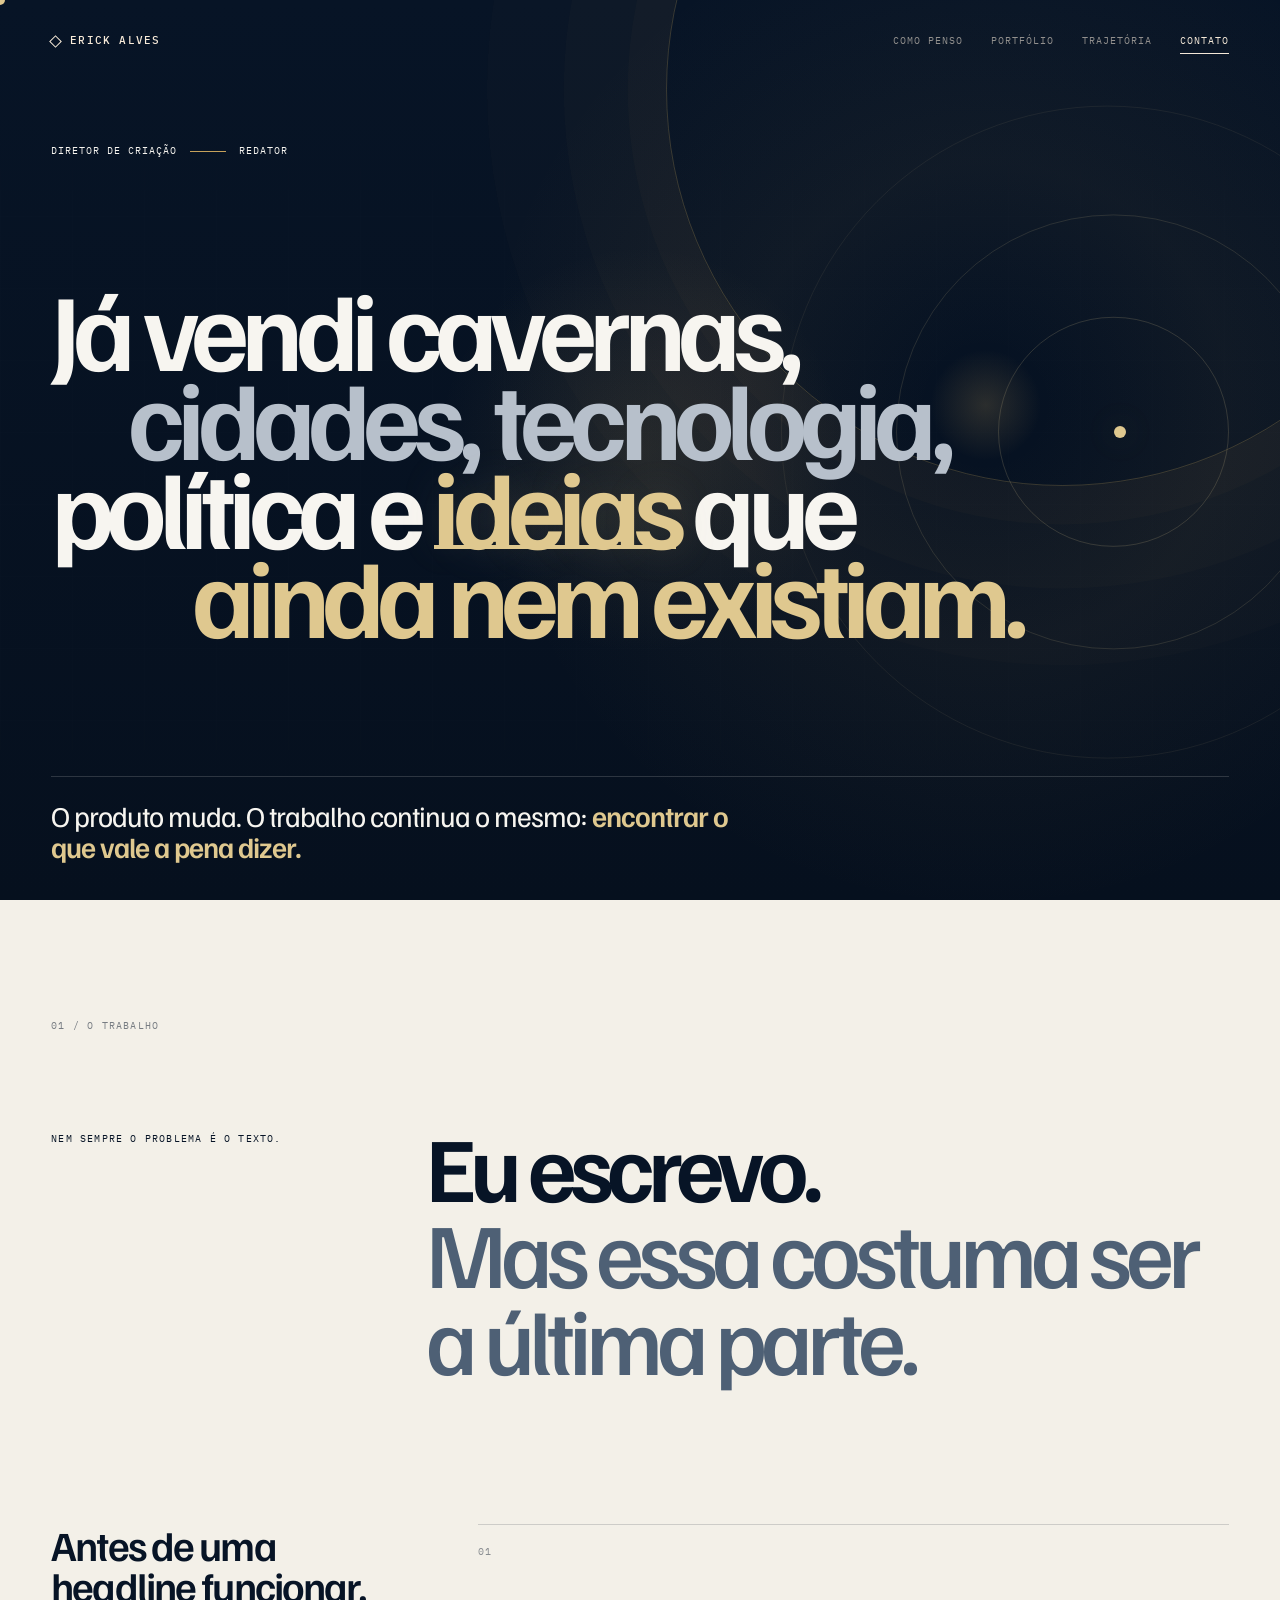
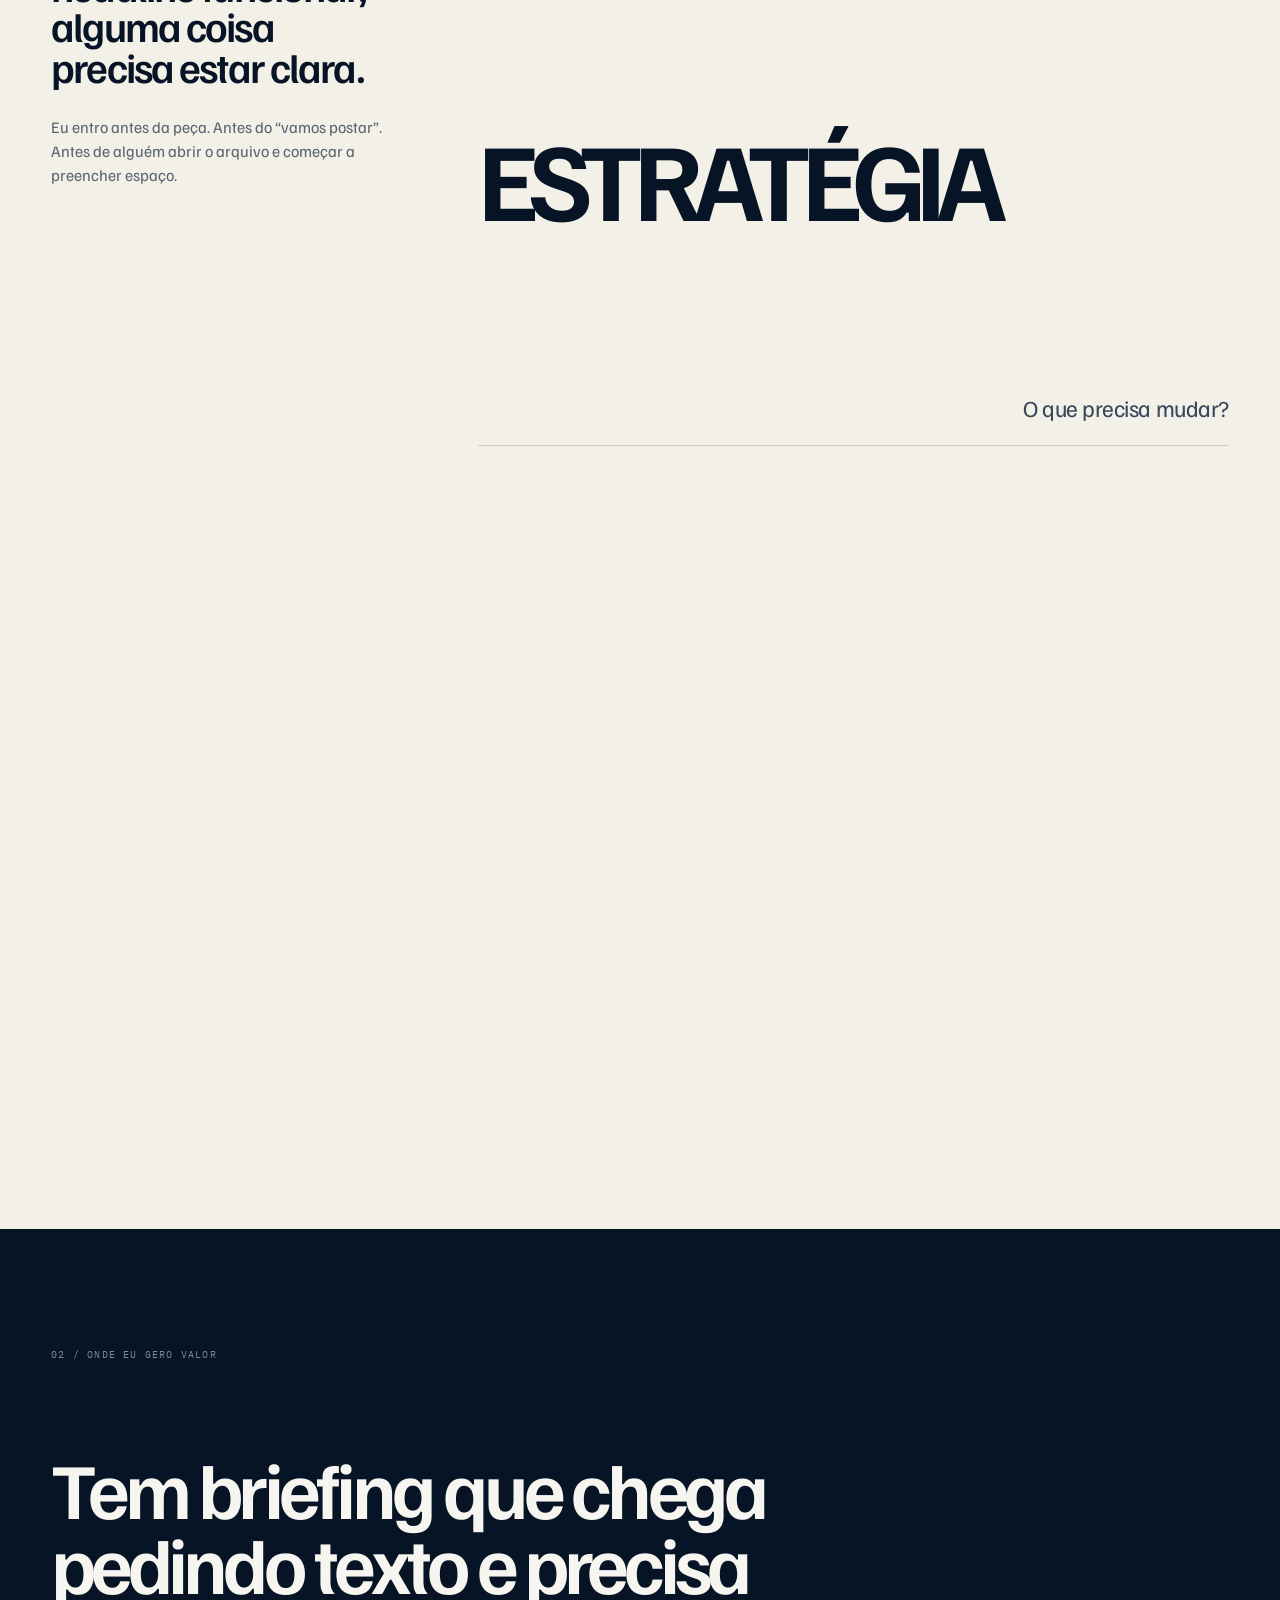
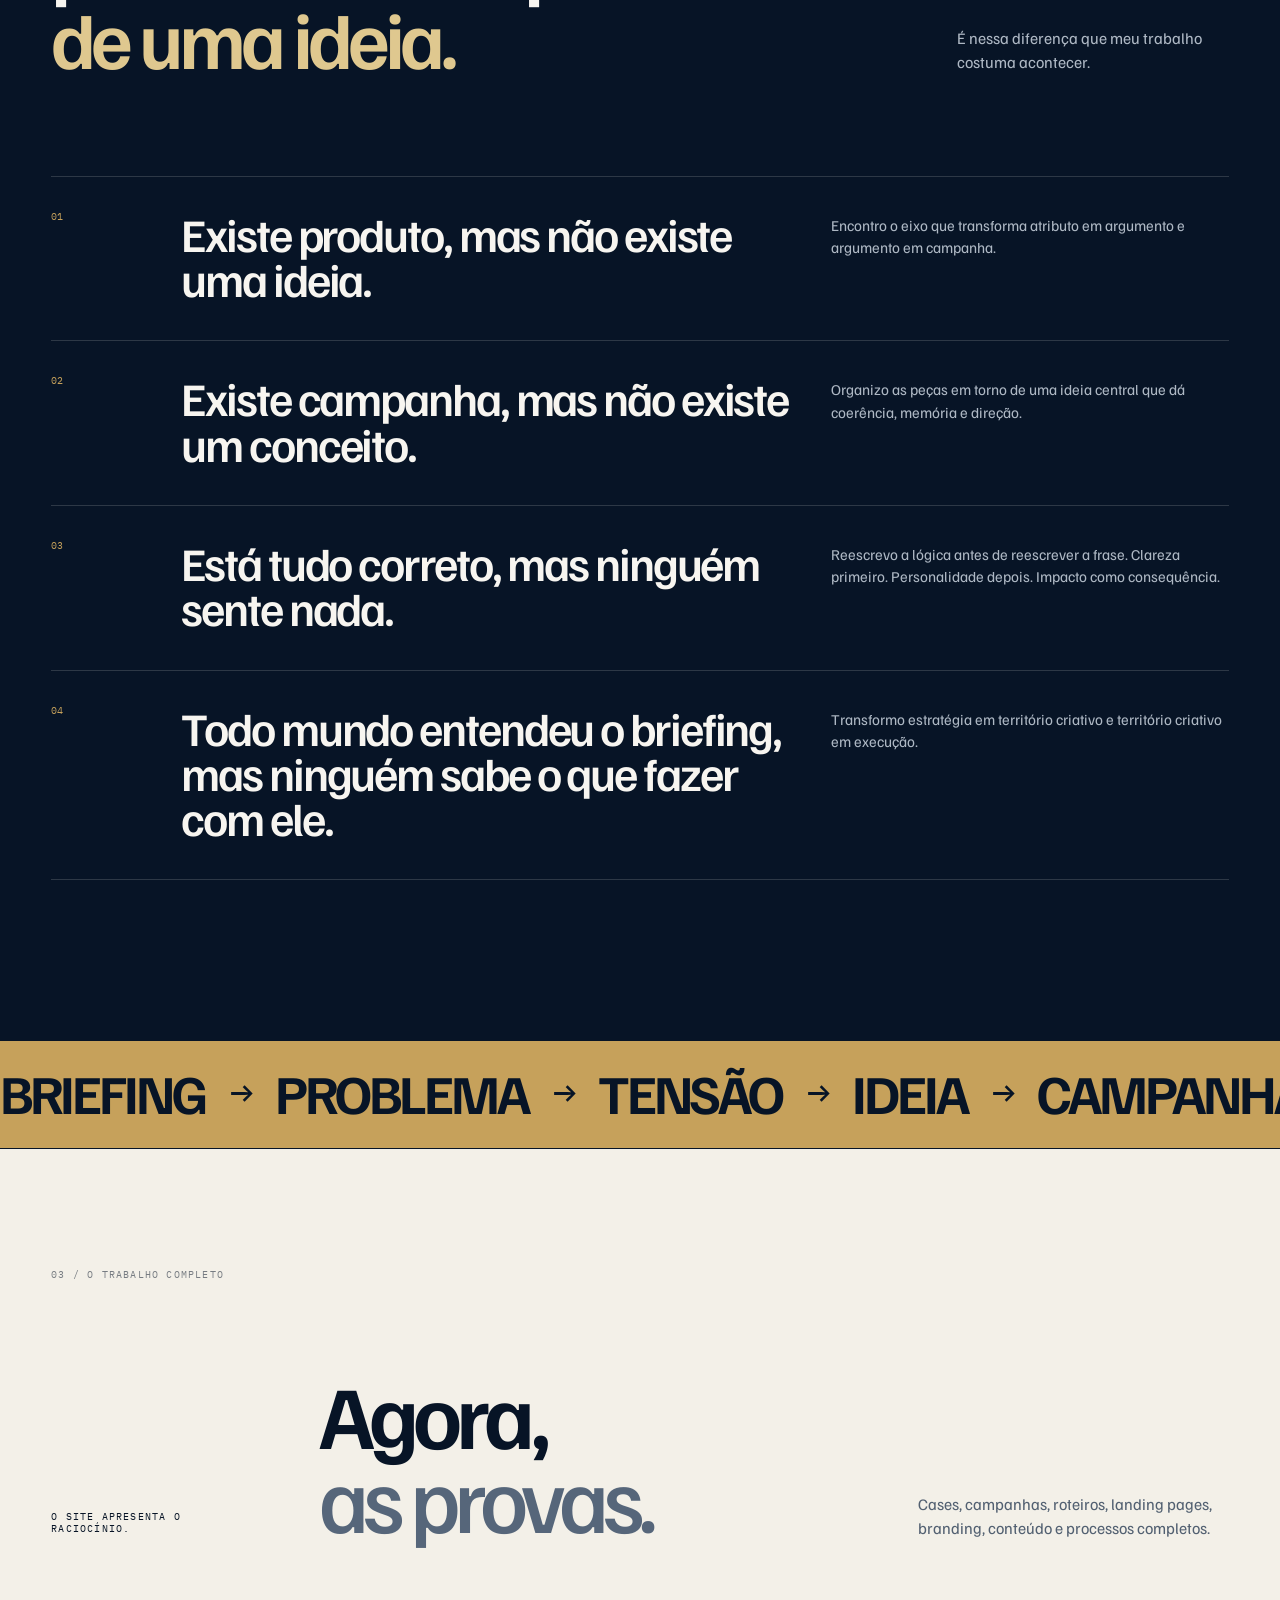
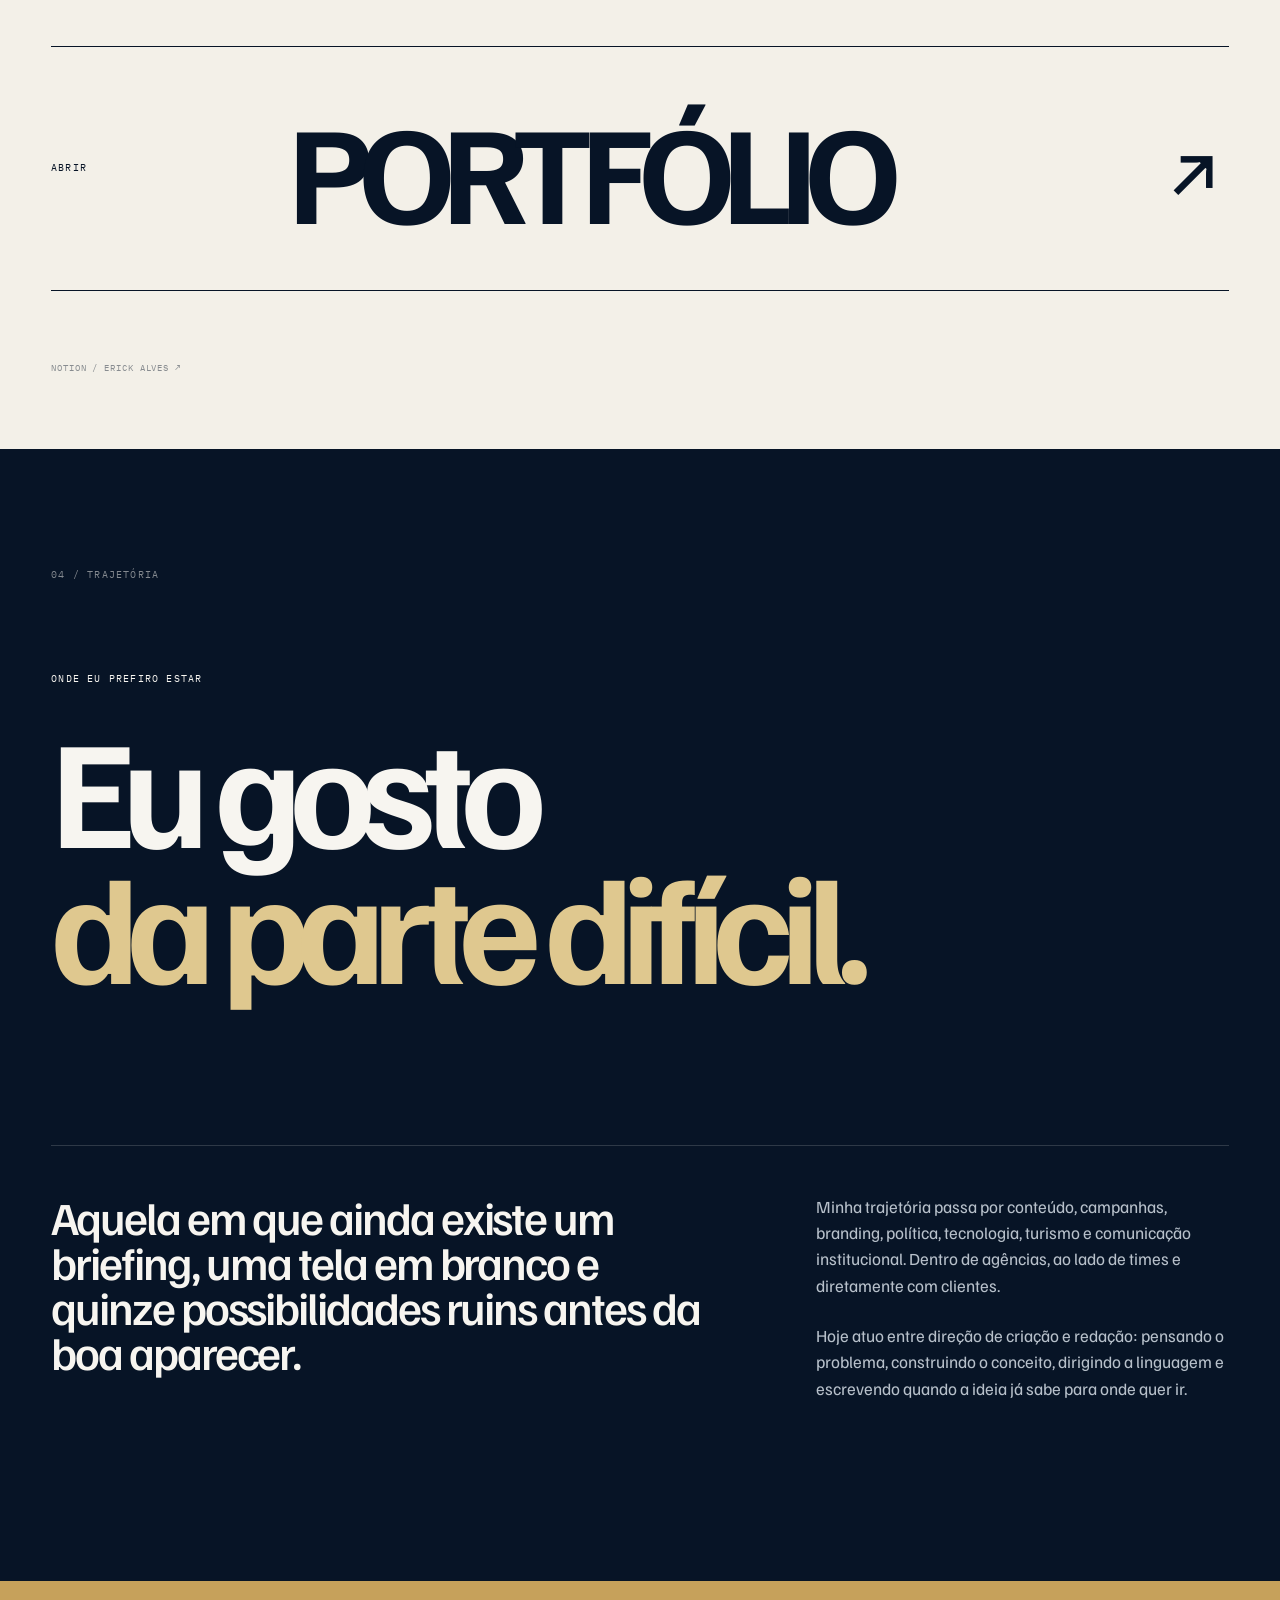
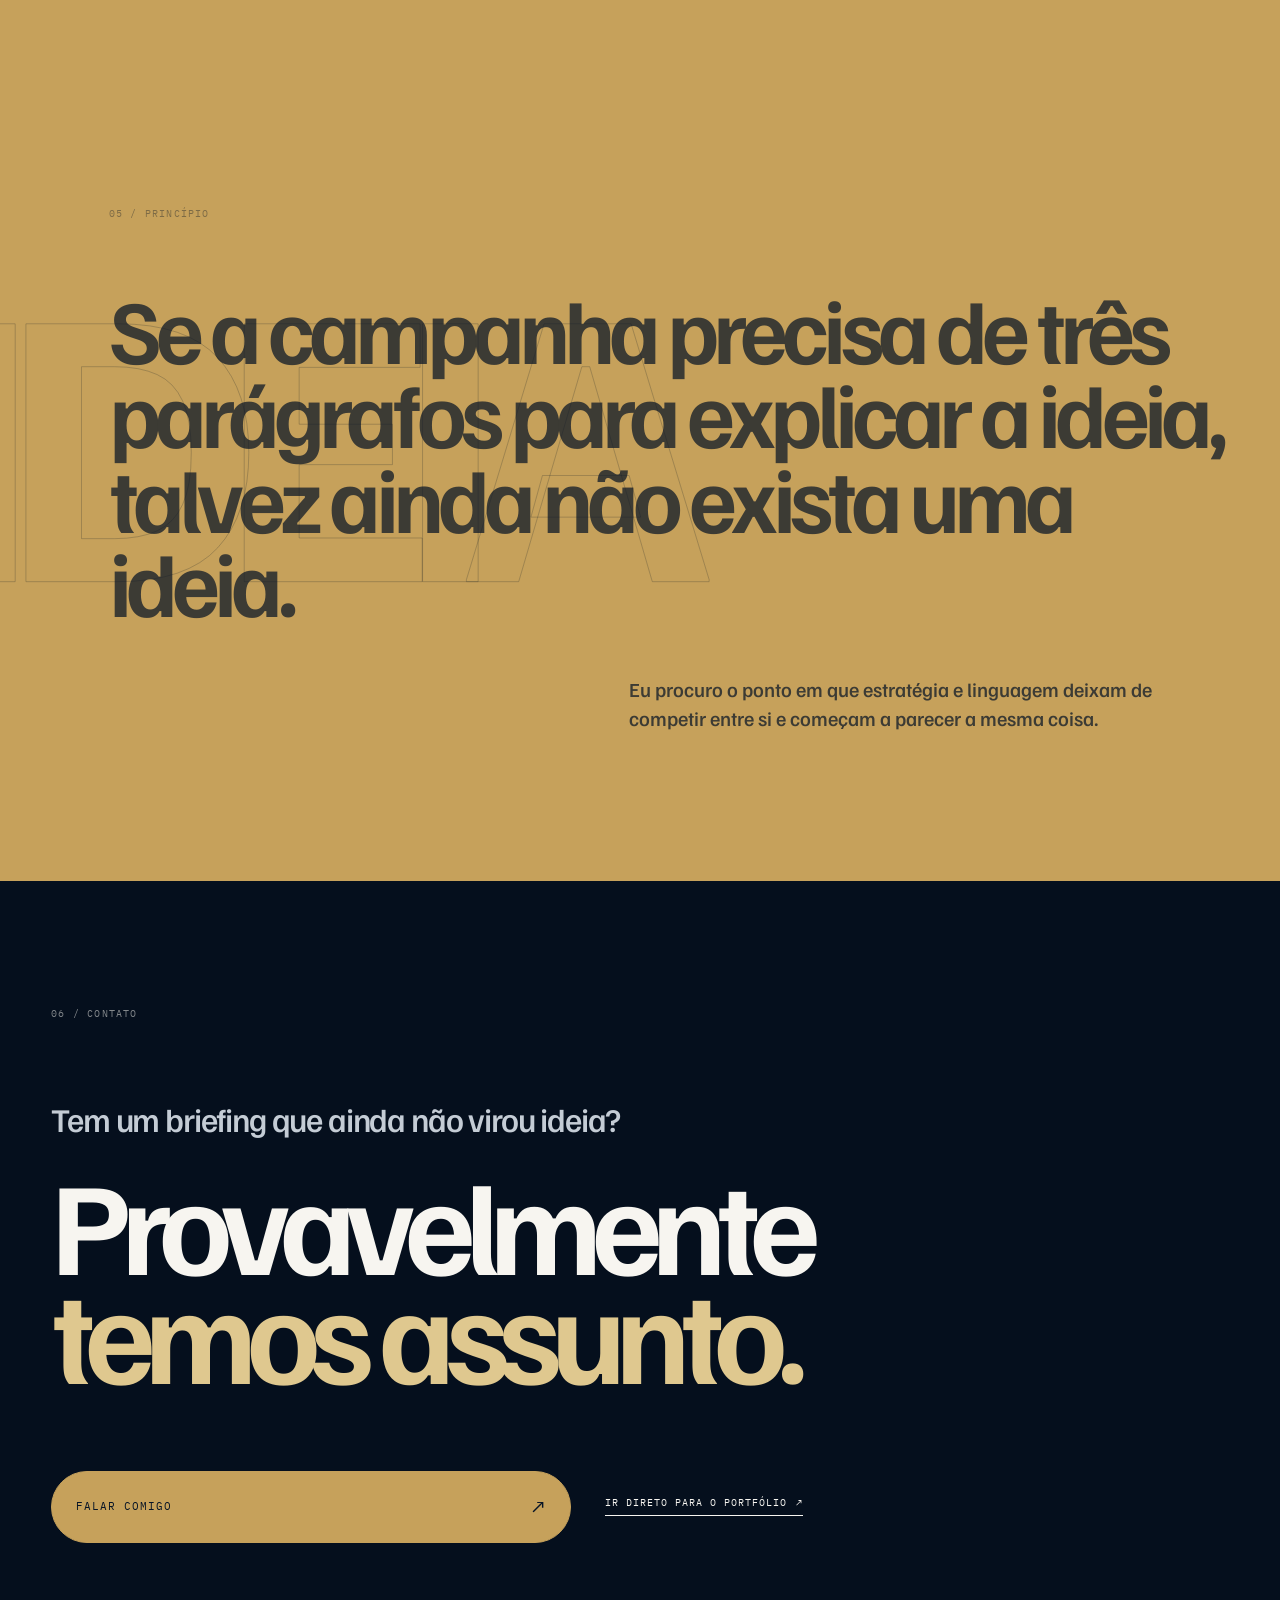
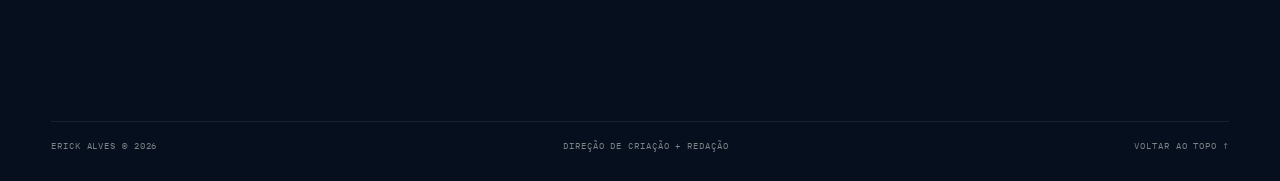
==== commit be62c15e: "Corrige espaço na copy da hero" ====
--- a/index.html
+++ b/index.html
@@ -37,7 +37,7 @@
   </h1>
 
   <div class="hero-footer hero-footer-concept">
-    <p class="hero-copy reveal">O produto muda. O trabalho continua o mesmo:<strong>encontrar o que vale a pena dizer.</strong></p>
+    <p class="hero-copy reveal">O produto muda. O trabalho continua o mesmo: <strong>encontrar o que vale a pena dizer.</strong></p>
 
     
   </div>
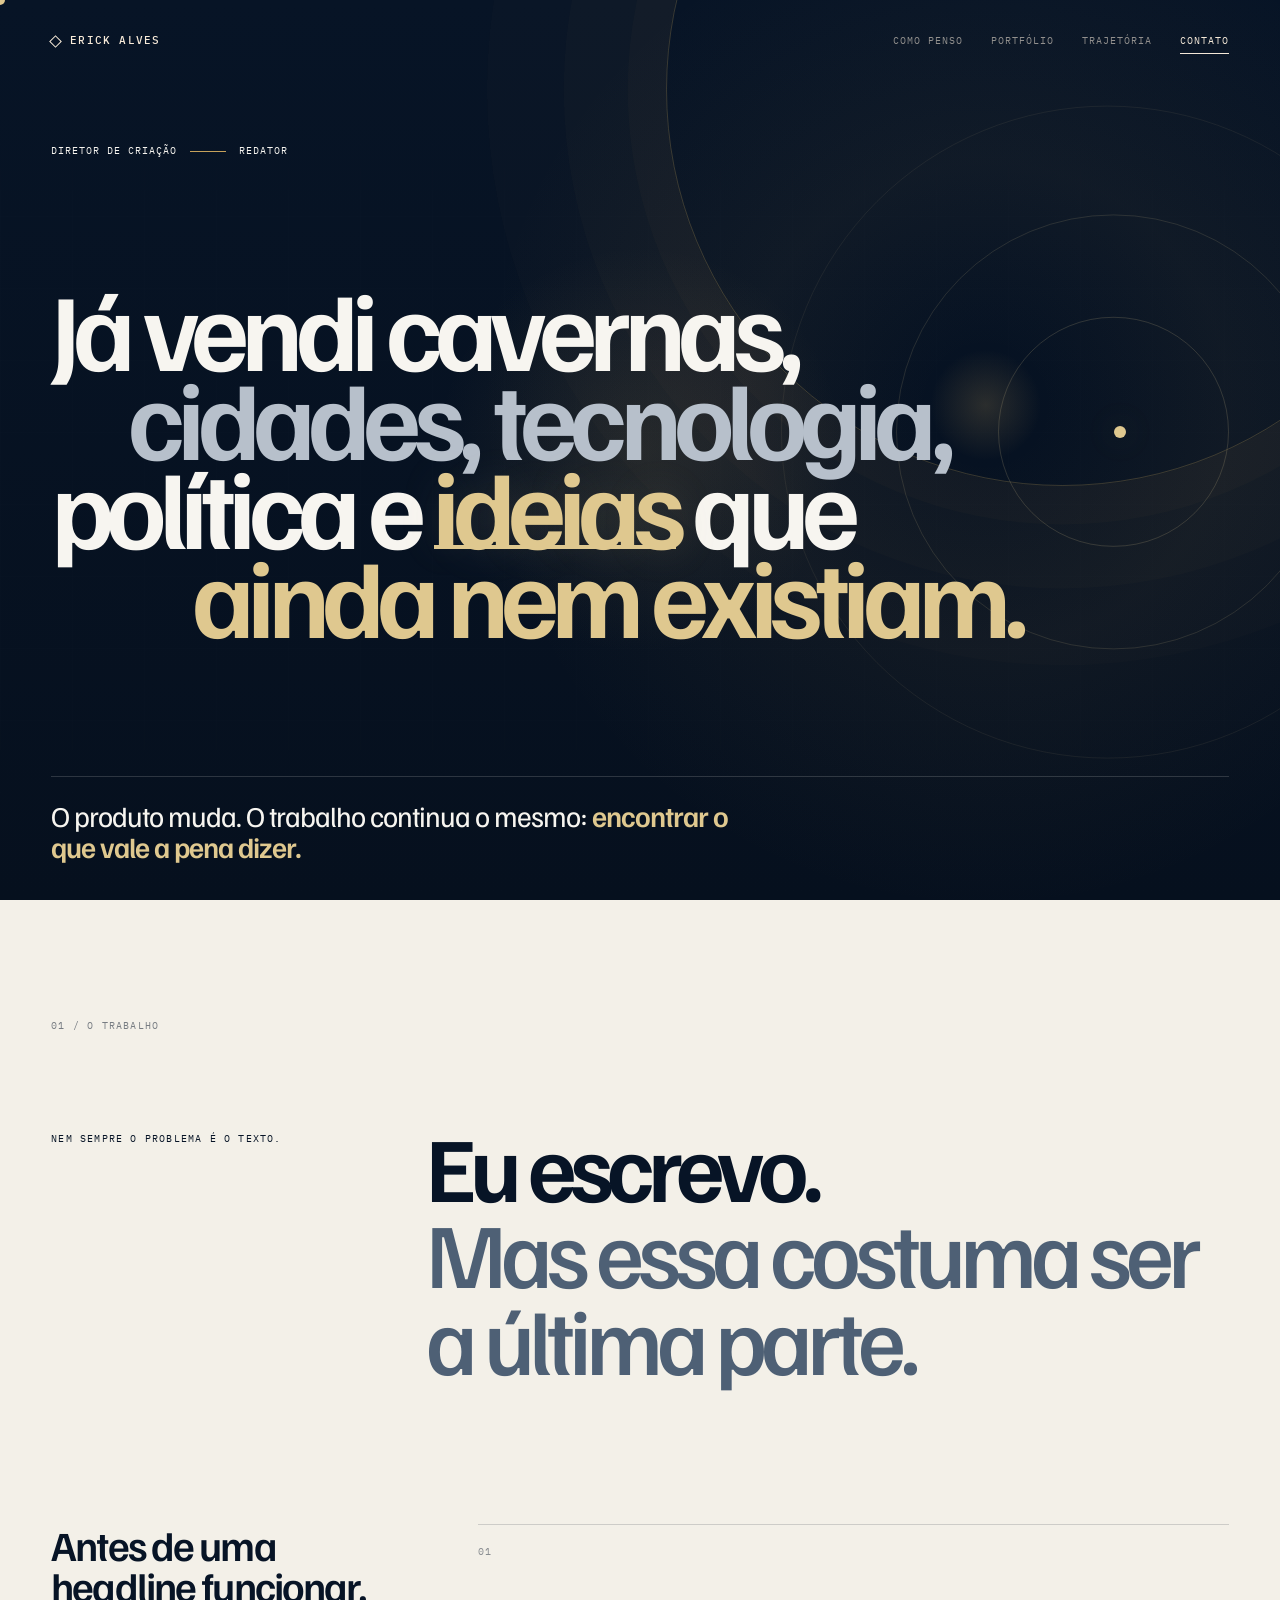
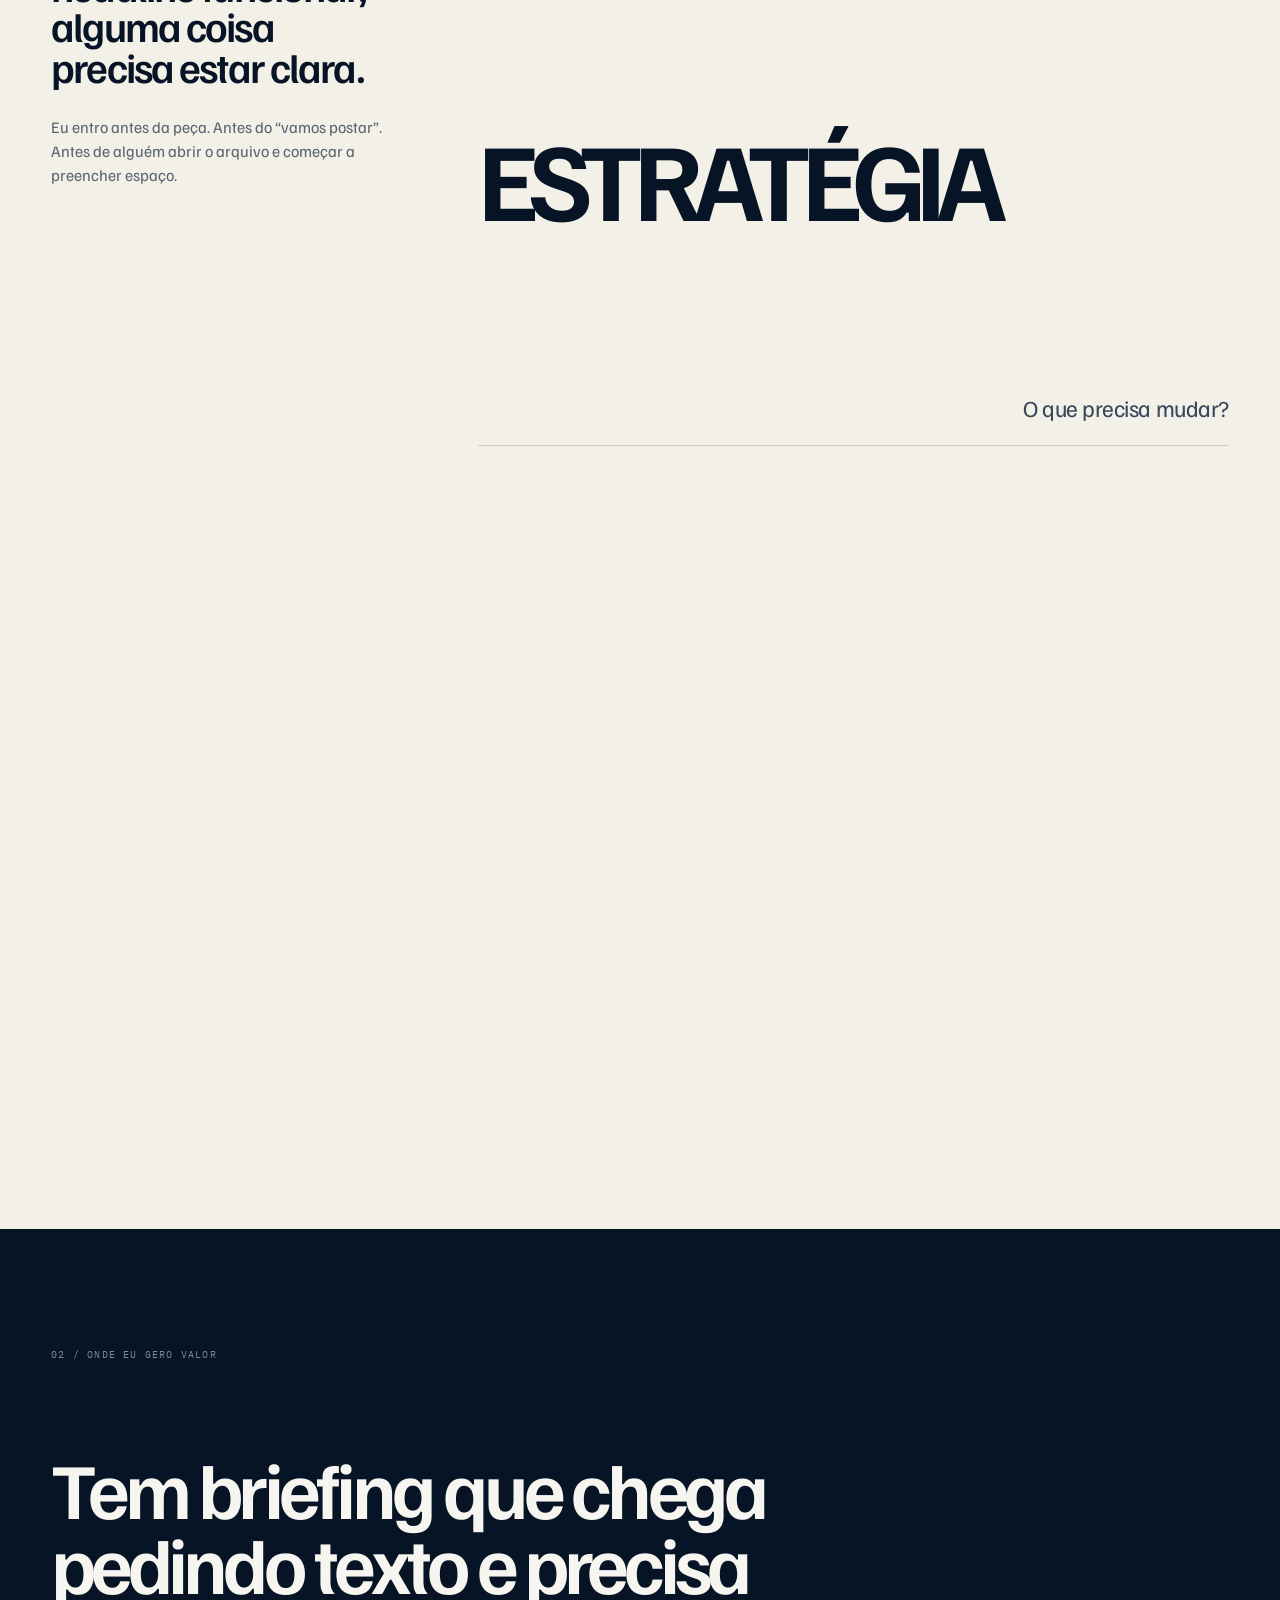
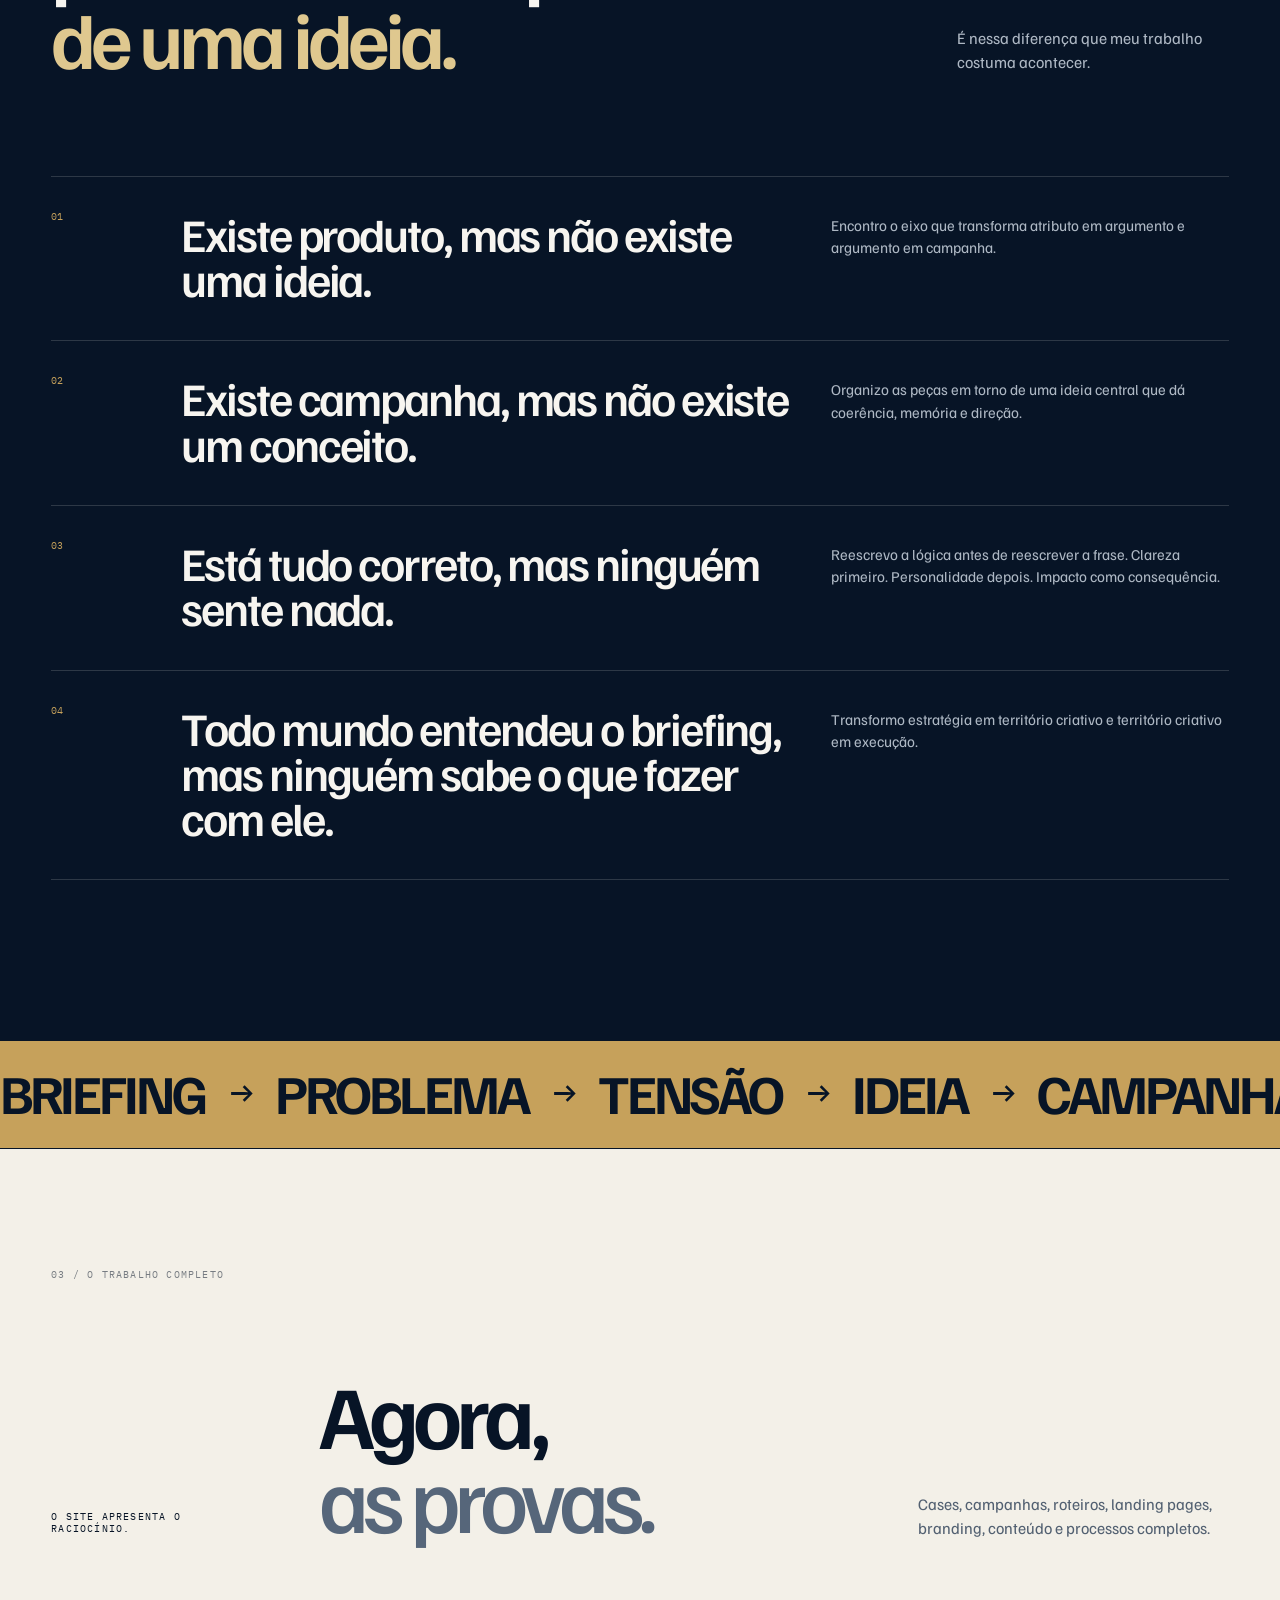
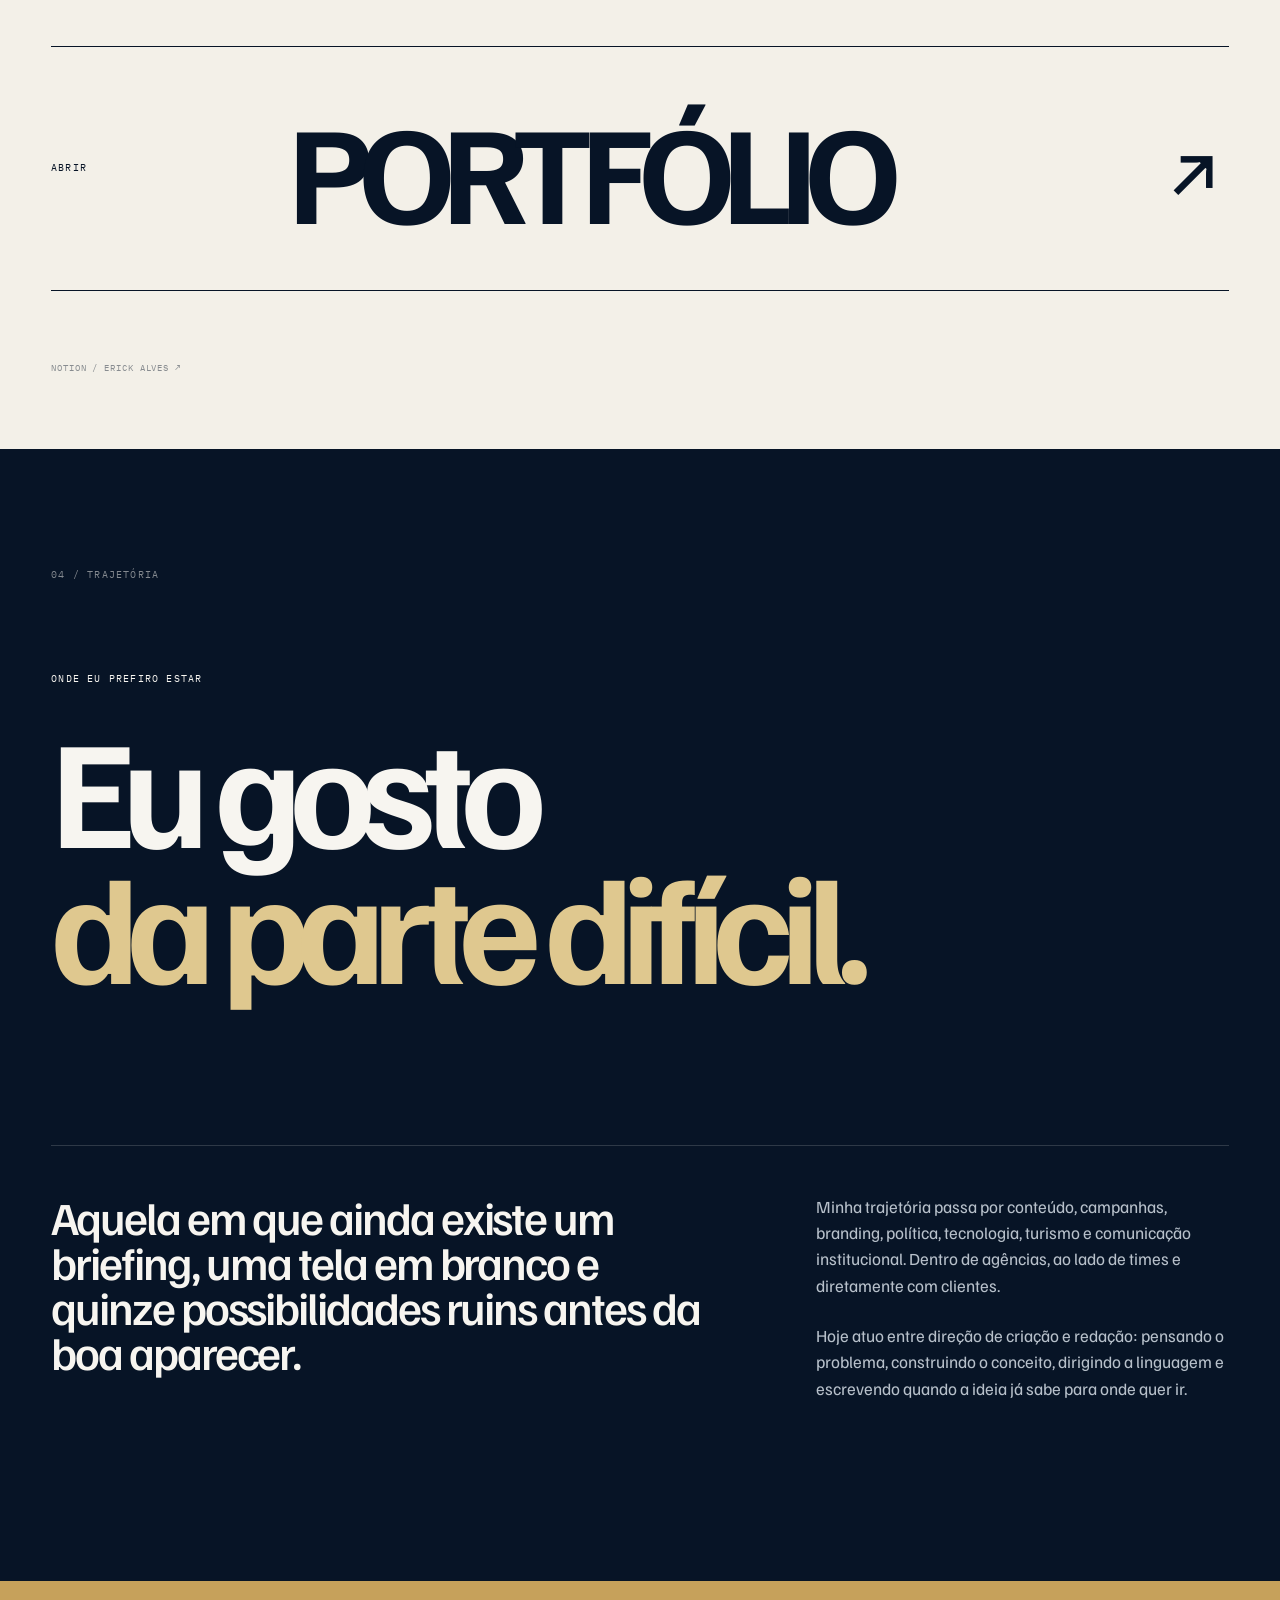
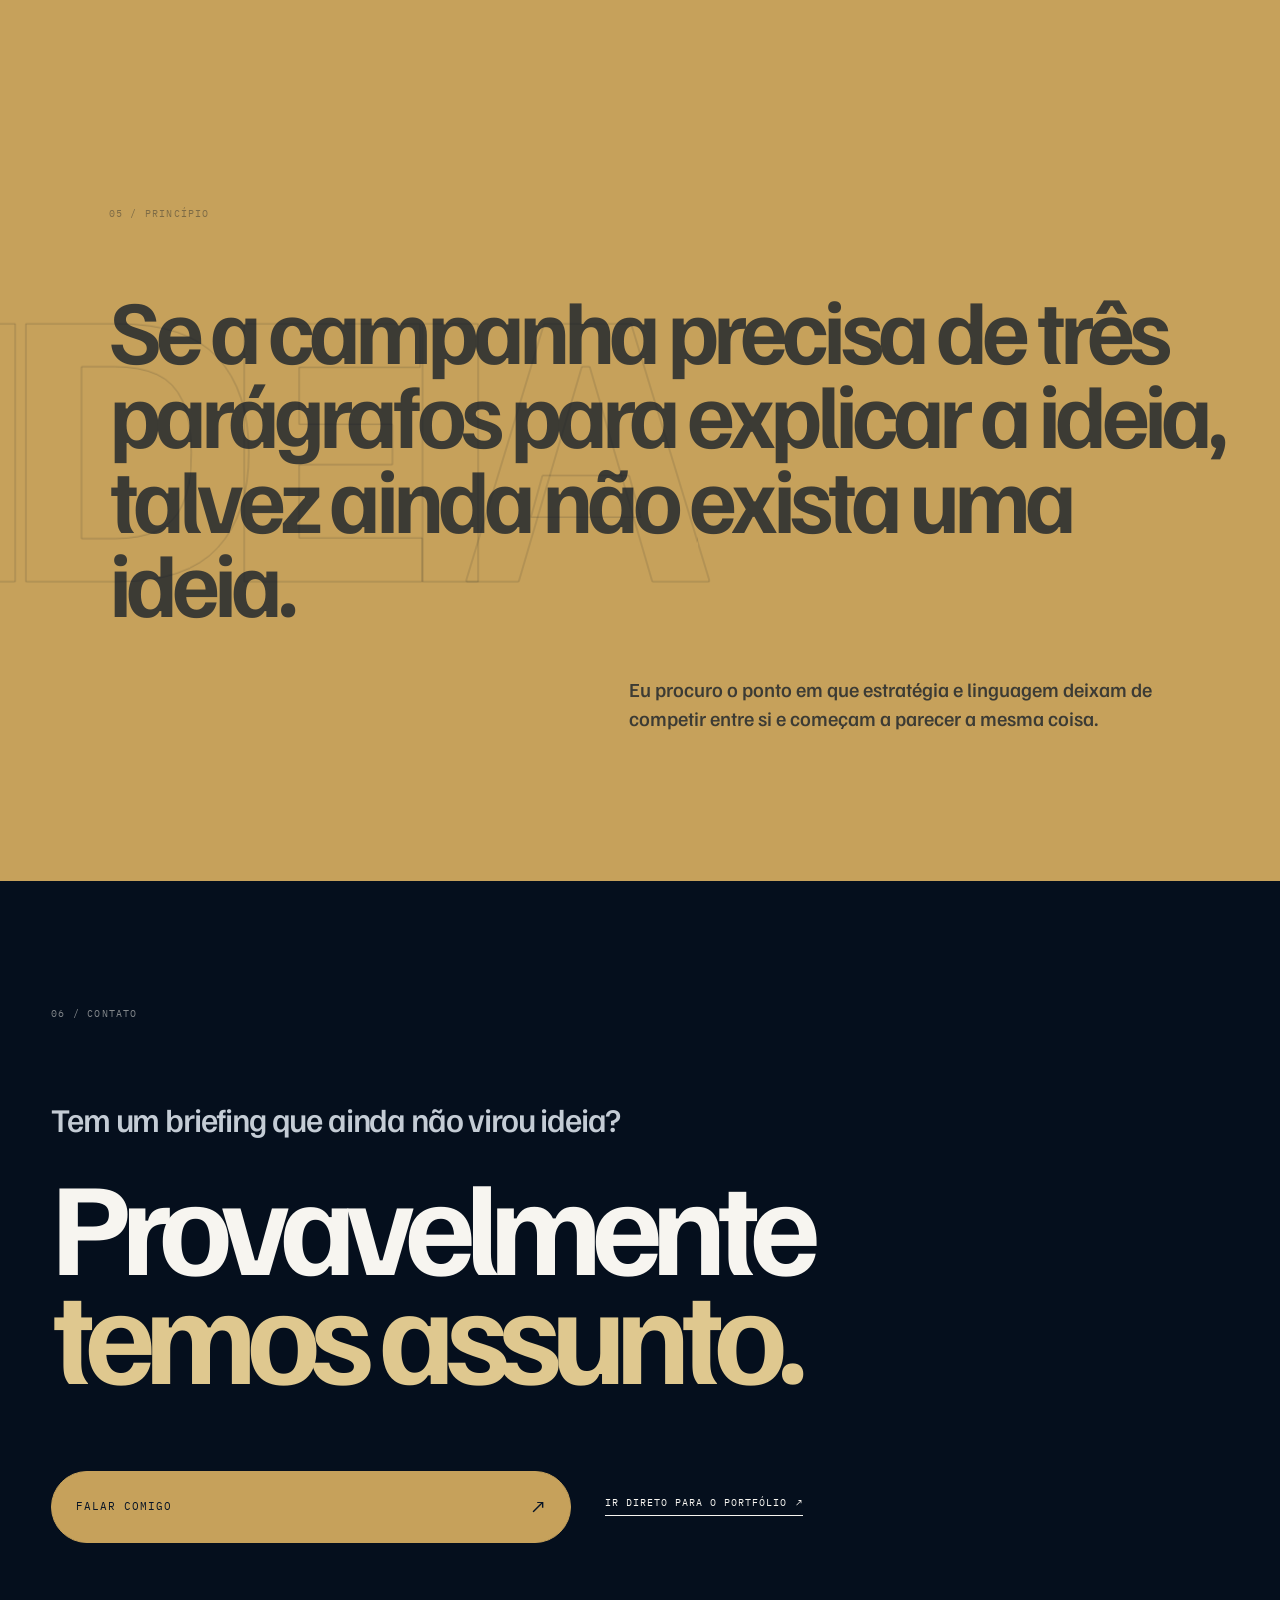
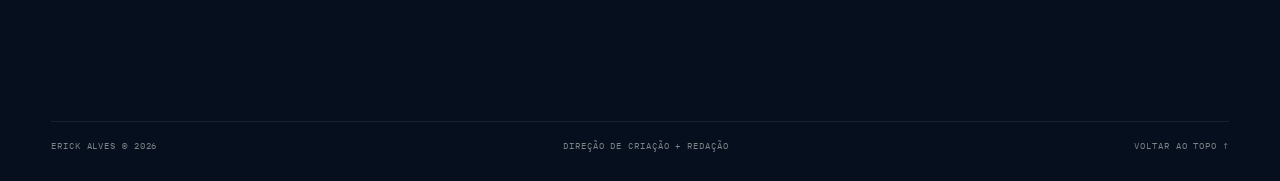
==== commit 5a7ea5e9: "Força espaço visível na copy da hero" ====
--- a/index.html
+++ b/index.html
@@ -37,7 +37,7 @@
   </h1>
 
   <div class="hero-footer hero-footer-concept">
-    <p class="hero-copy reveal">O produto muda. O trabalho continua o mesmo: <strong>encontrar o que vale a pena dizer.</strong></p>
+    <p class="hero-copy reveal">O produto muda. O trabalho continua o mesmo:&nbsp;<strong>encontrar o que vale a pena dizer.</strong></p>
 
     
   </div>
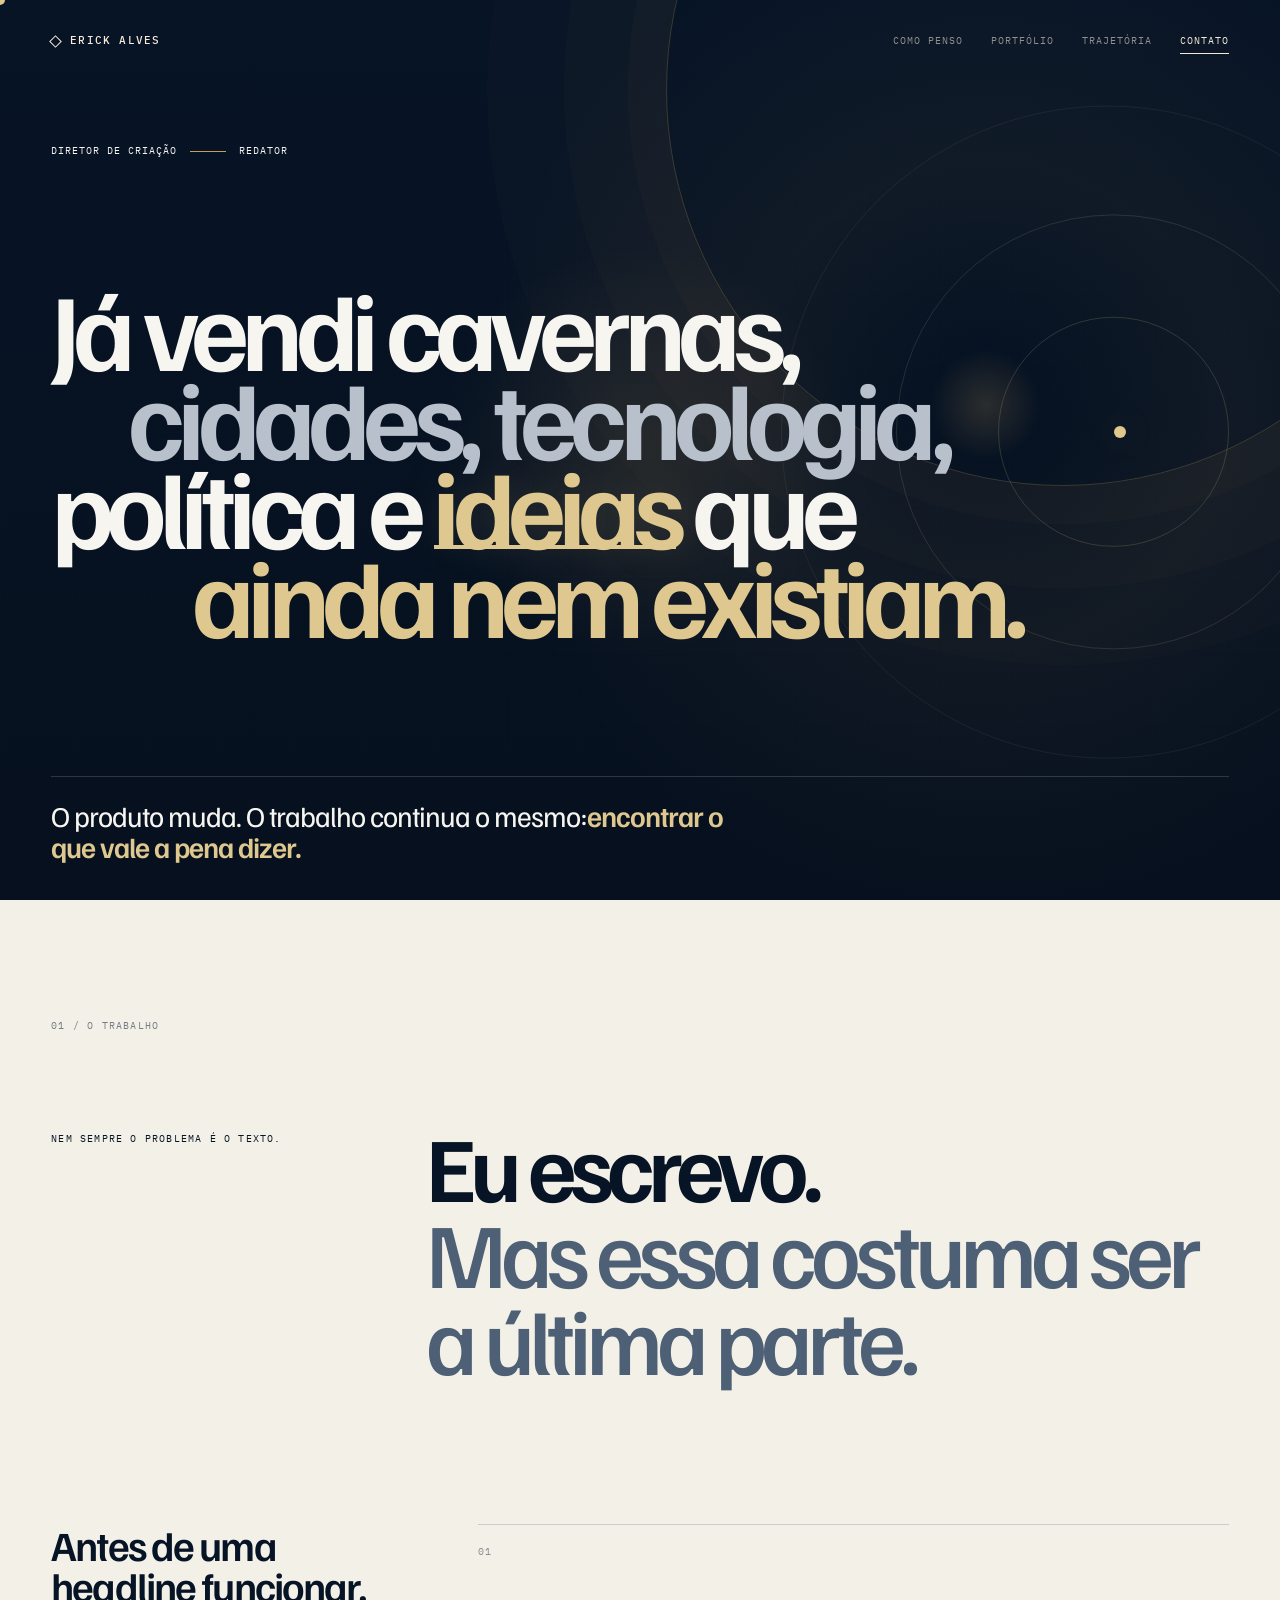
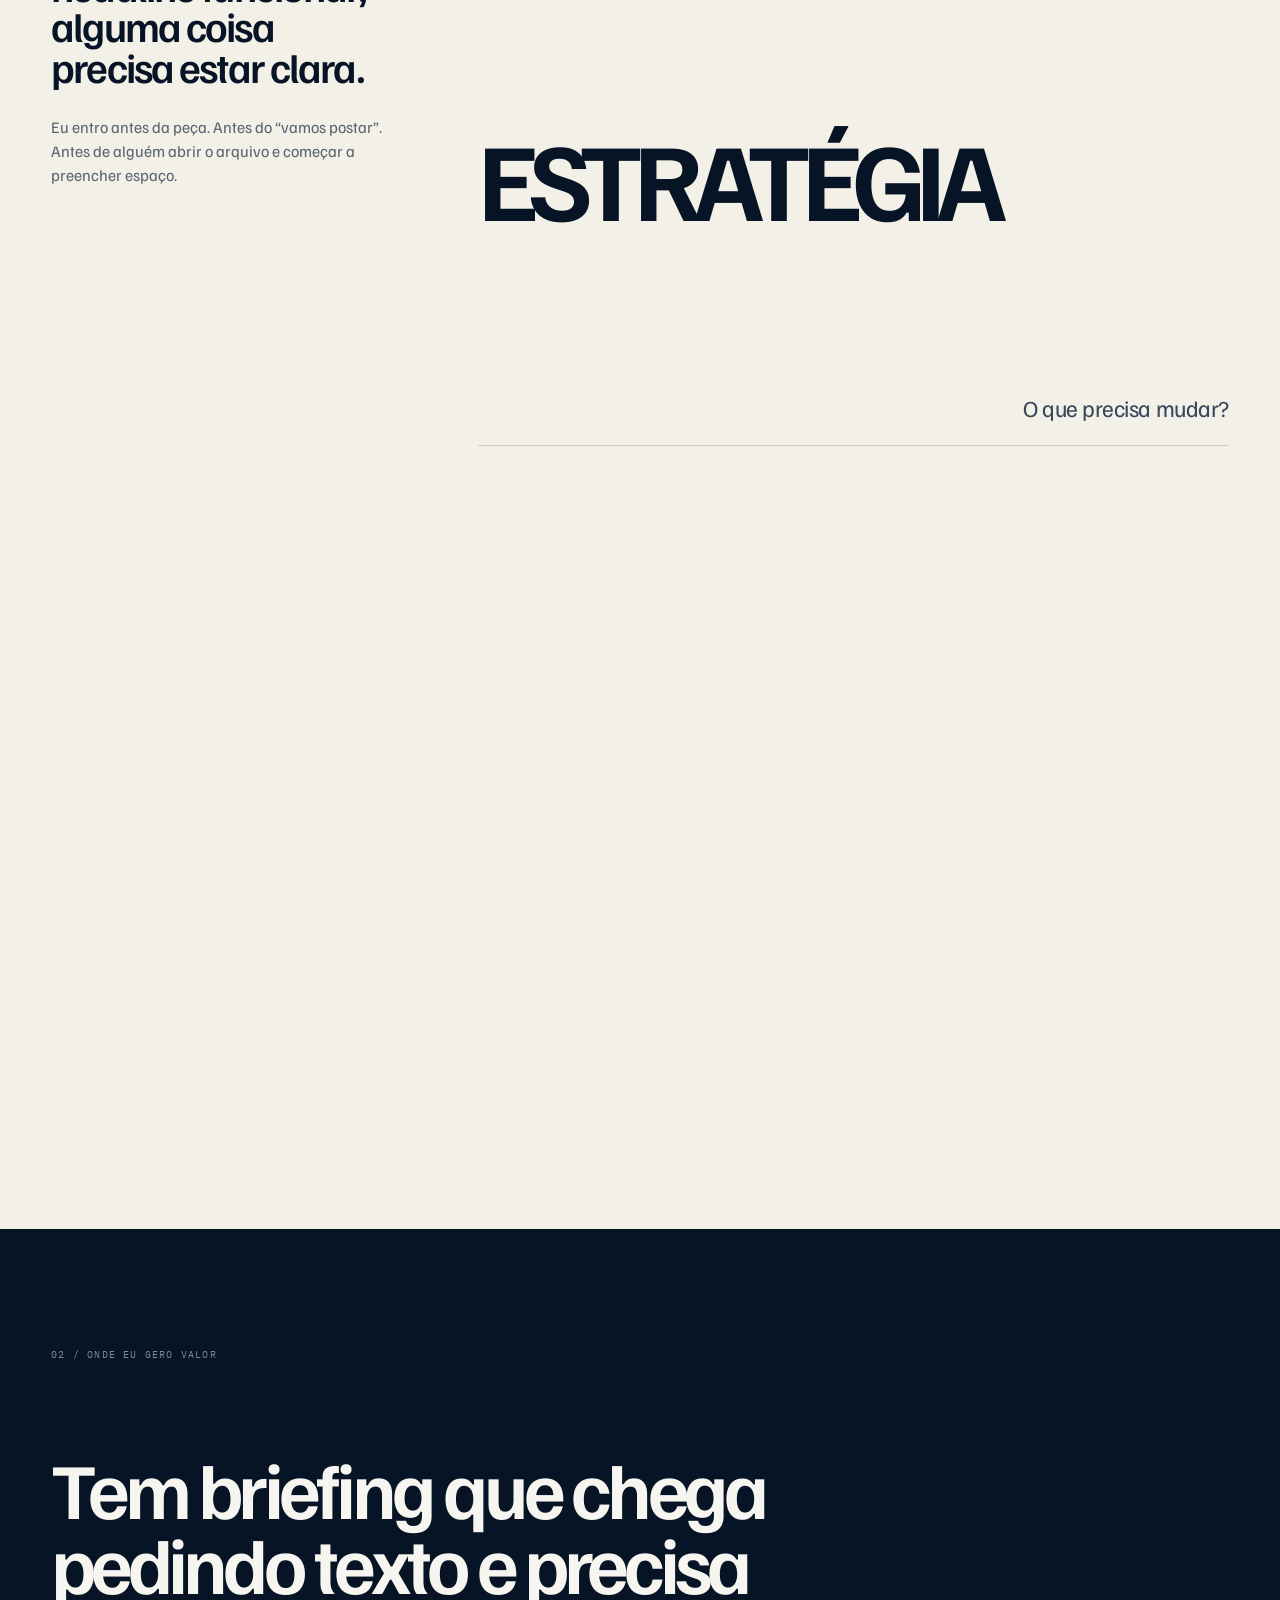
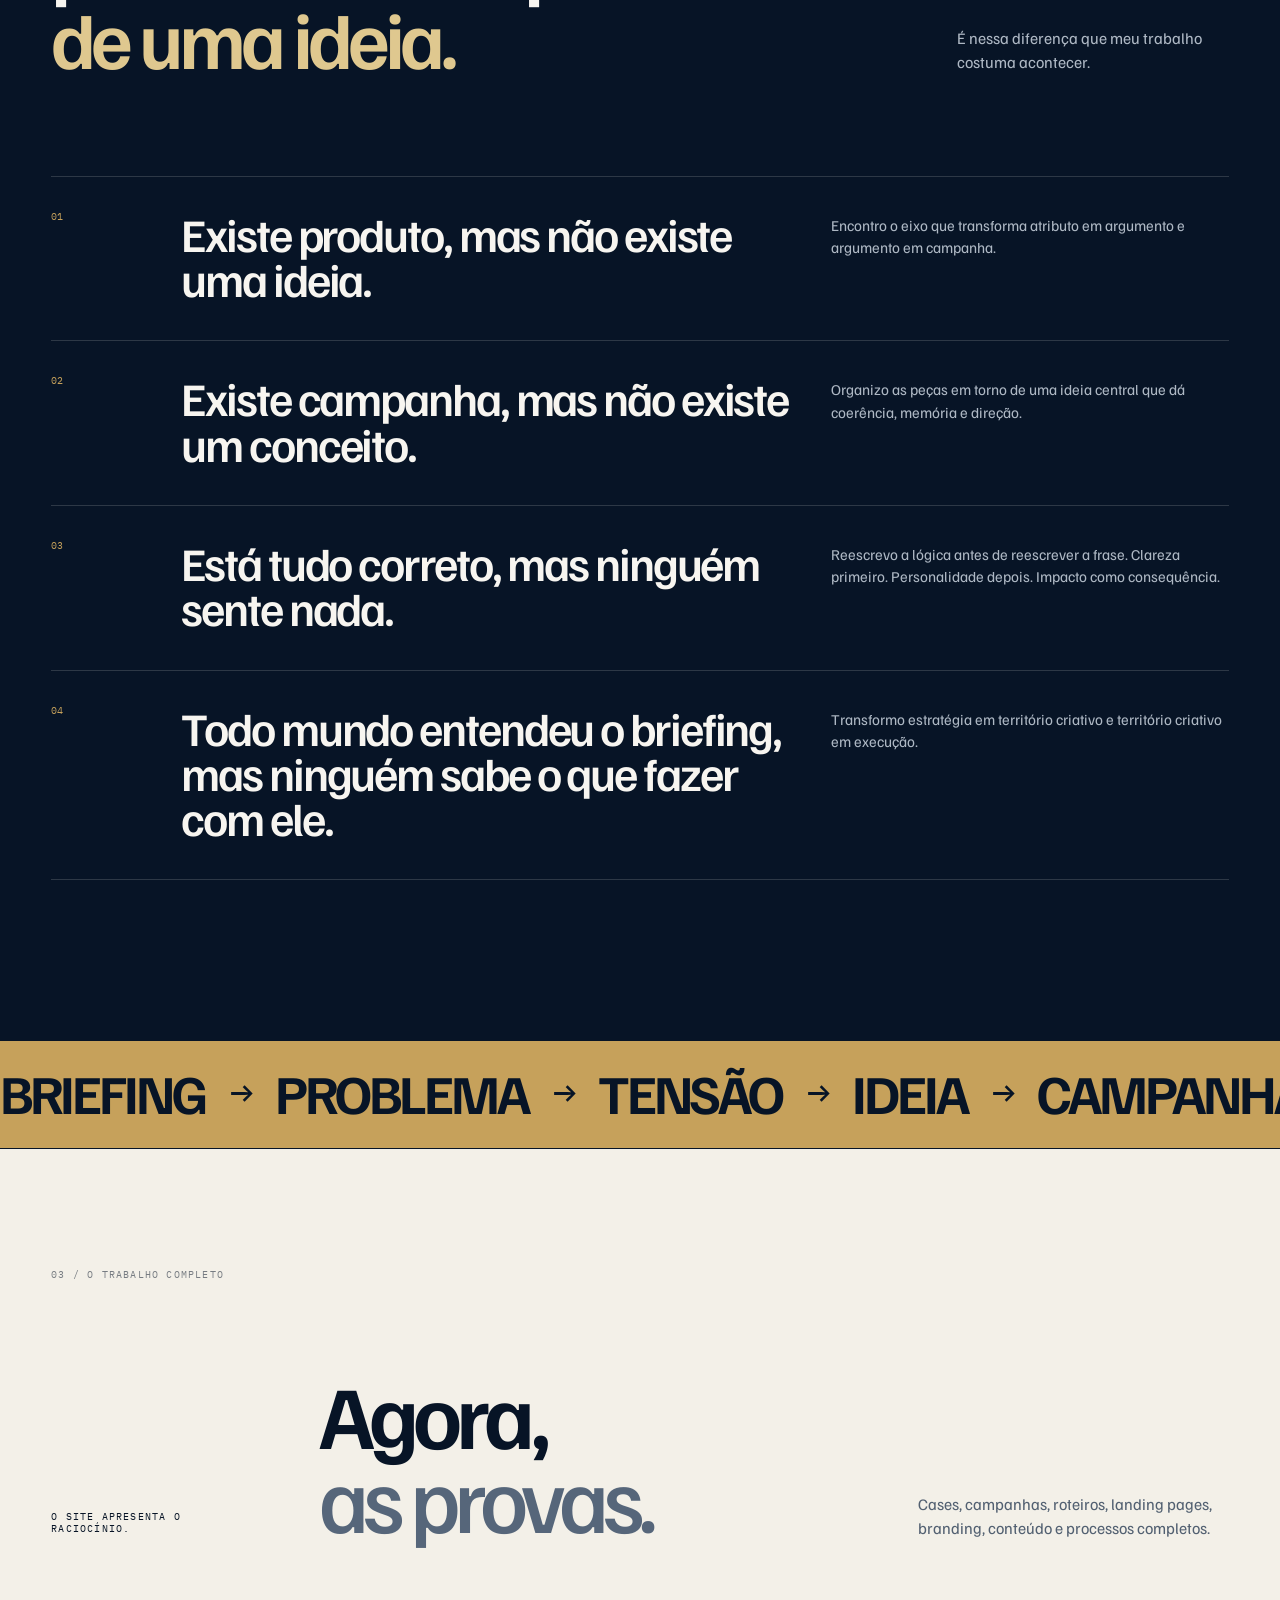
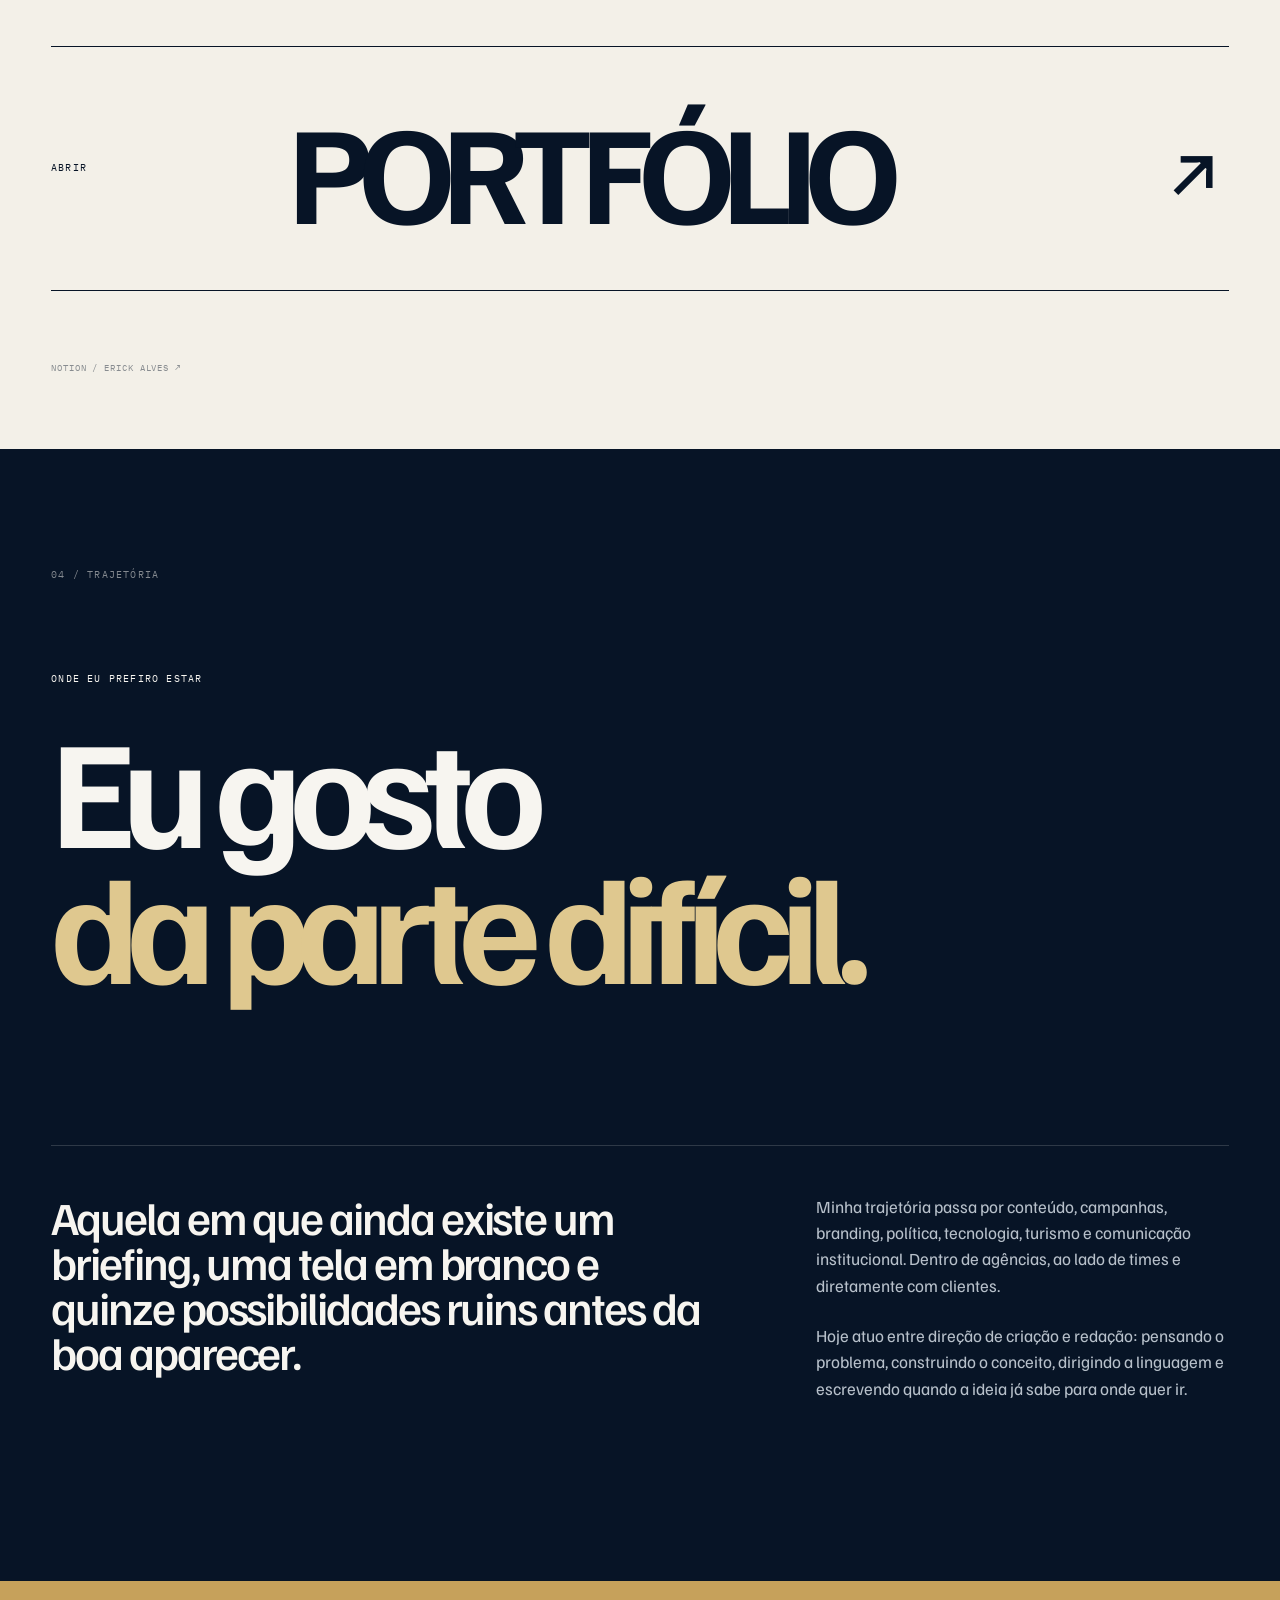
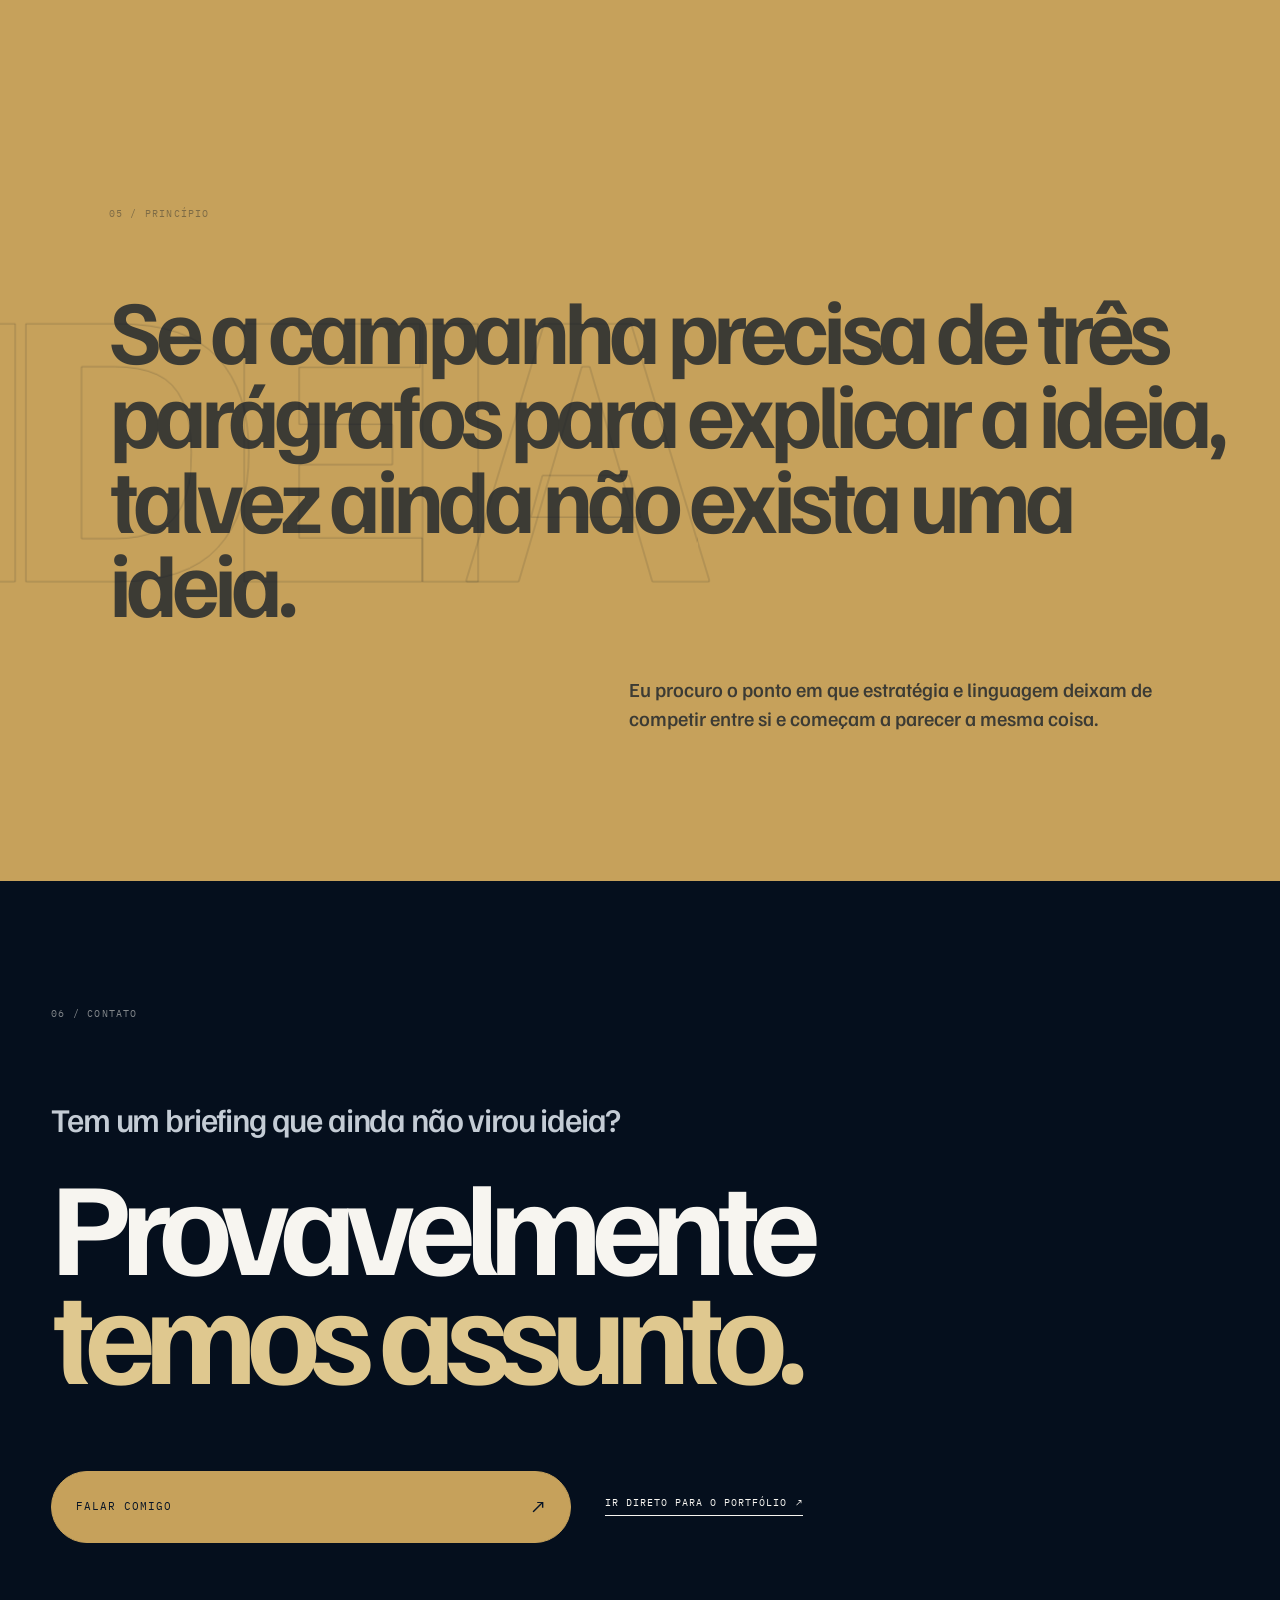
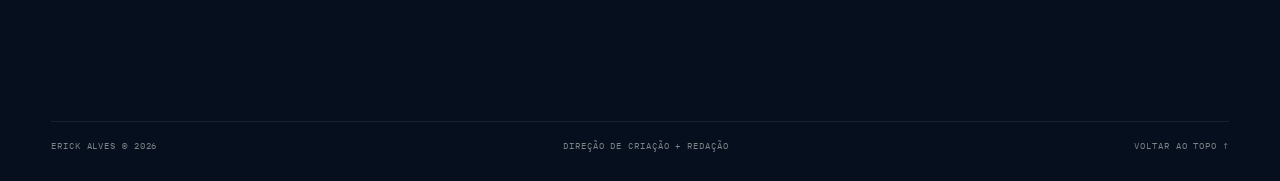
==== commit 1e6199bf: "Normaliza copy da hero" ====
--- a/index.html
+++ b/index.html
@@ -37,7 +37,7 @@
   </h1>
 
   <div class="hero-footer hero-footer-concept">
-    <p class="hero-copy reveal">O produto muda. O trabalho continua o mesmo:&nbsp;<strong>encontrar o que vale a pena dizer.</strong></p>
+    <p class="hero-copy reveal">O produto muda. O trabalho continua o mesmo:<strong>encontrar o que vale a pena dizer.</strong></p>
 
     
   </div>
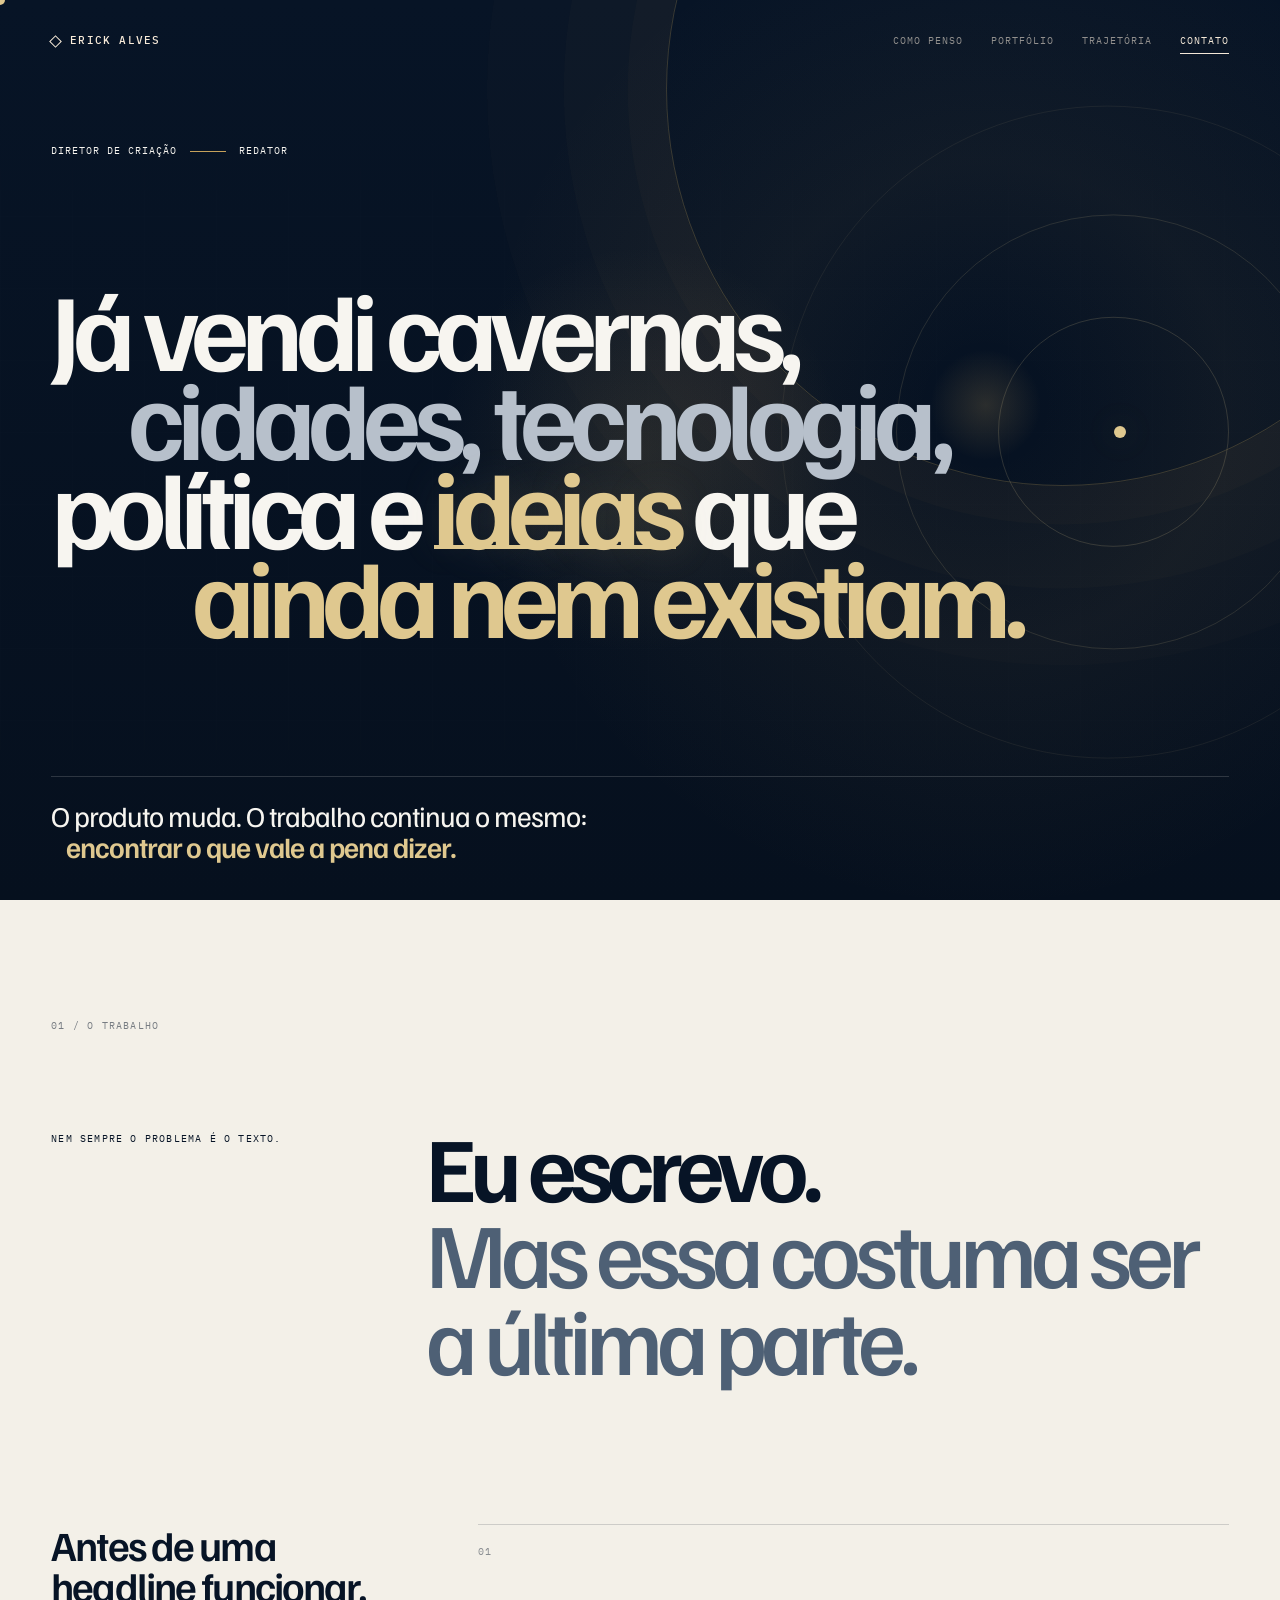
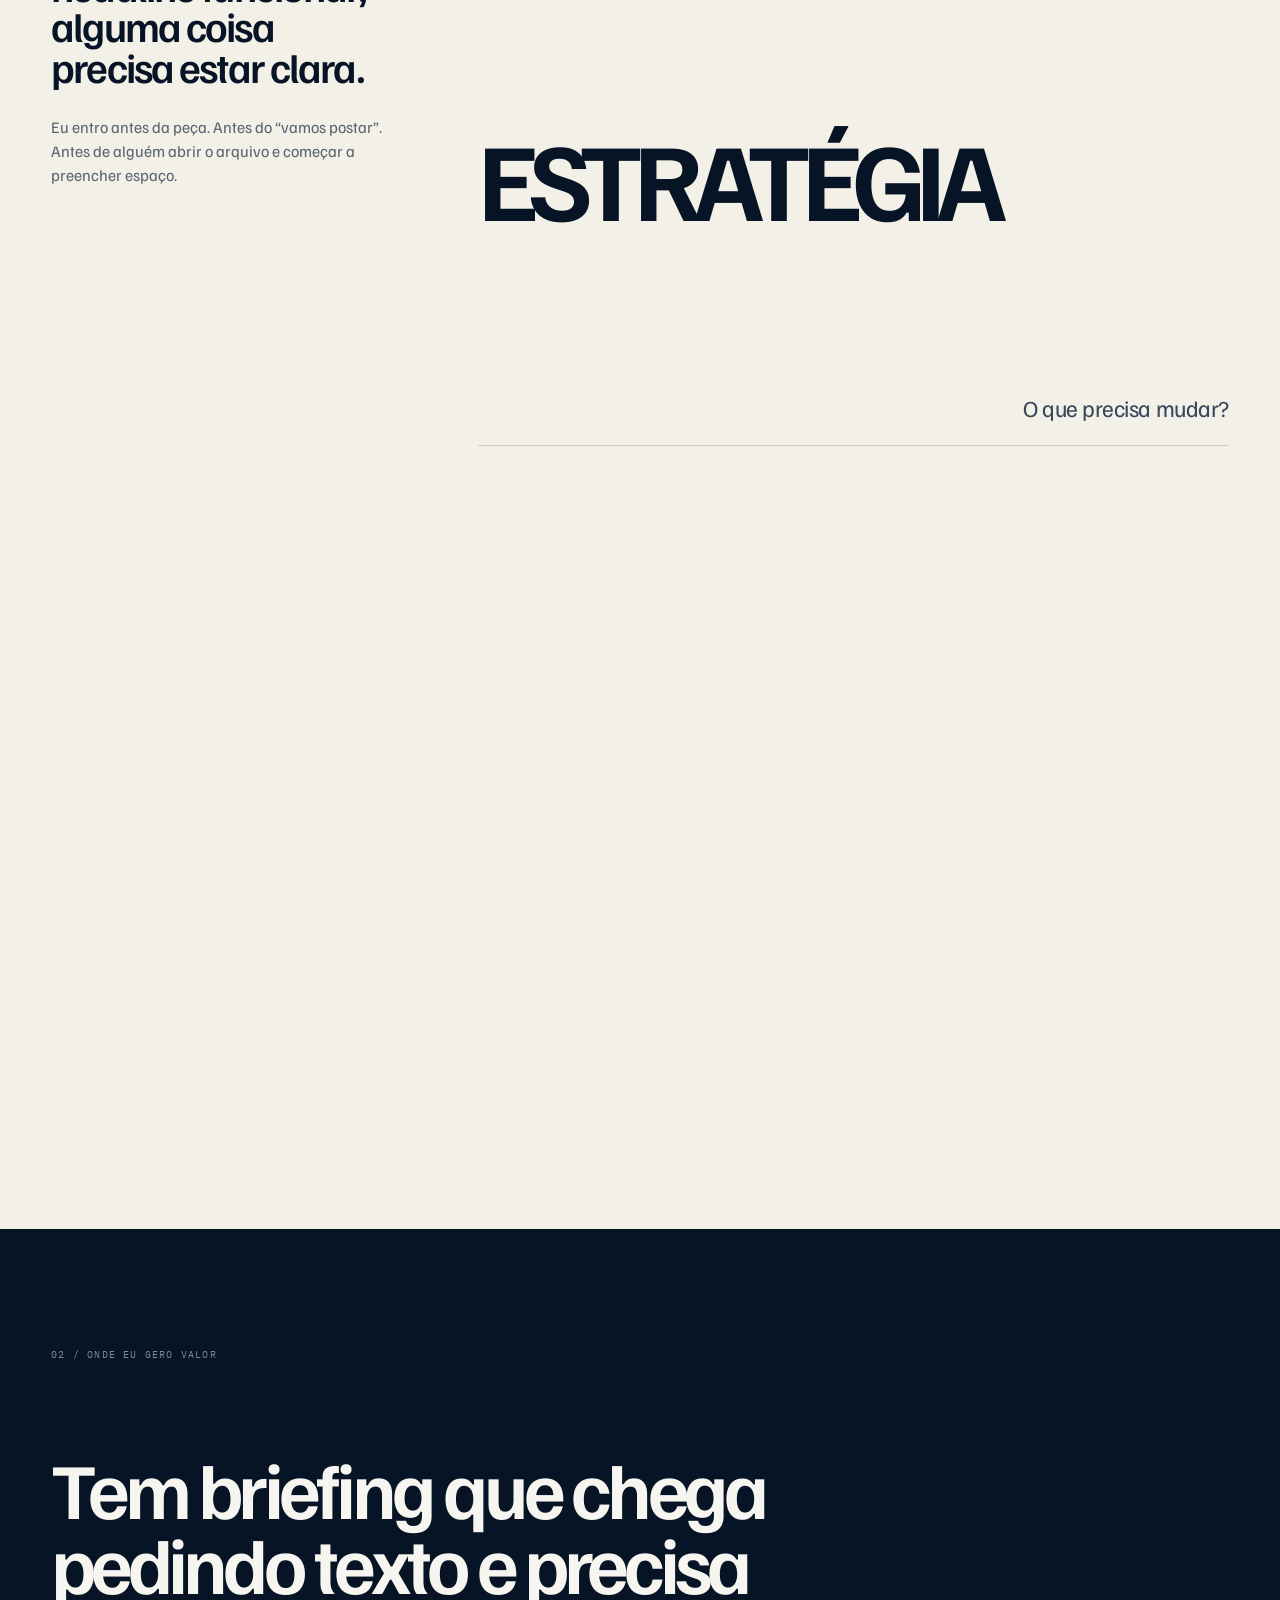
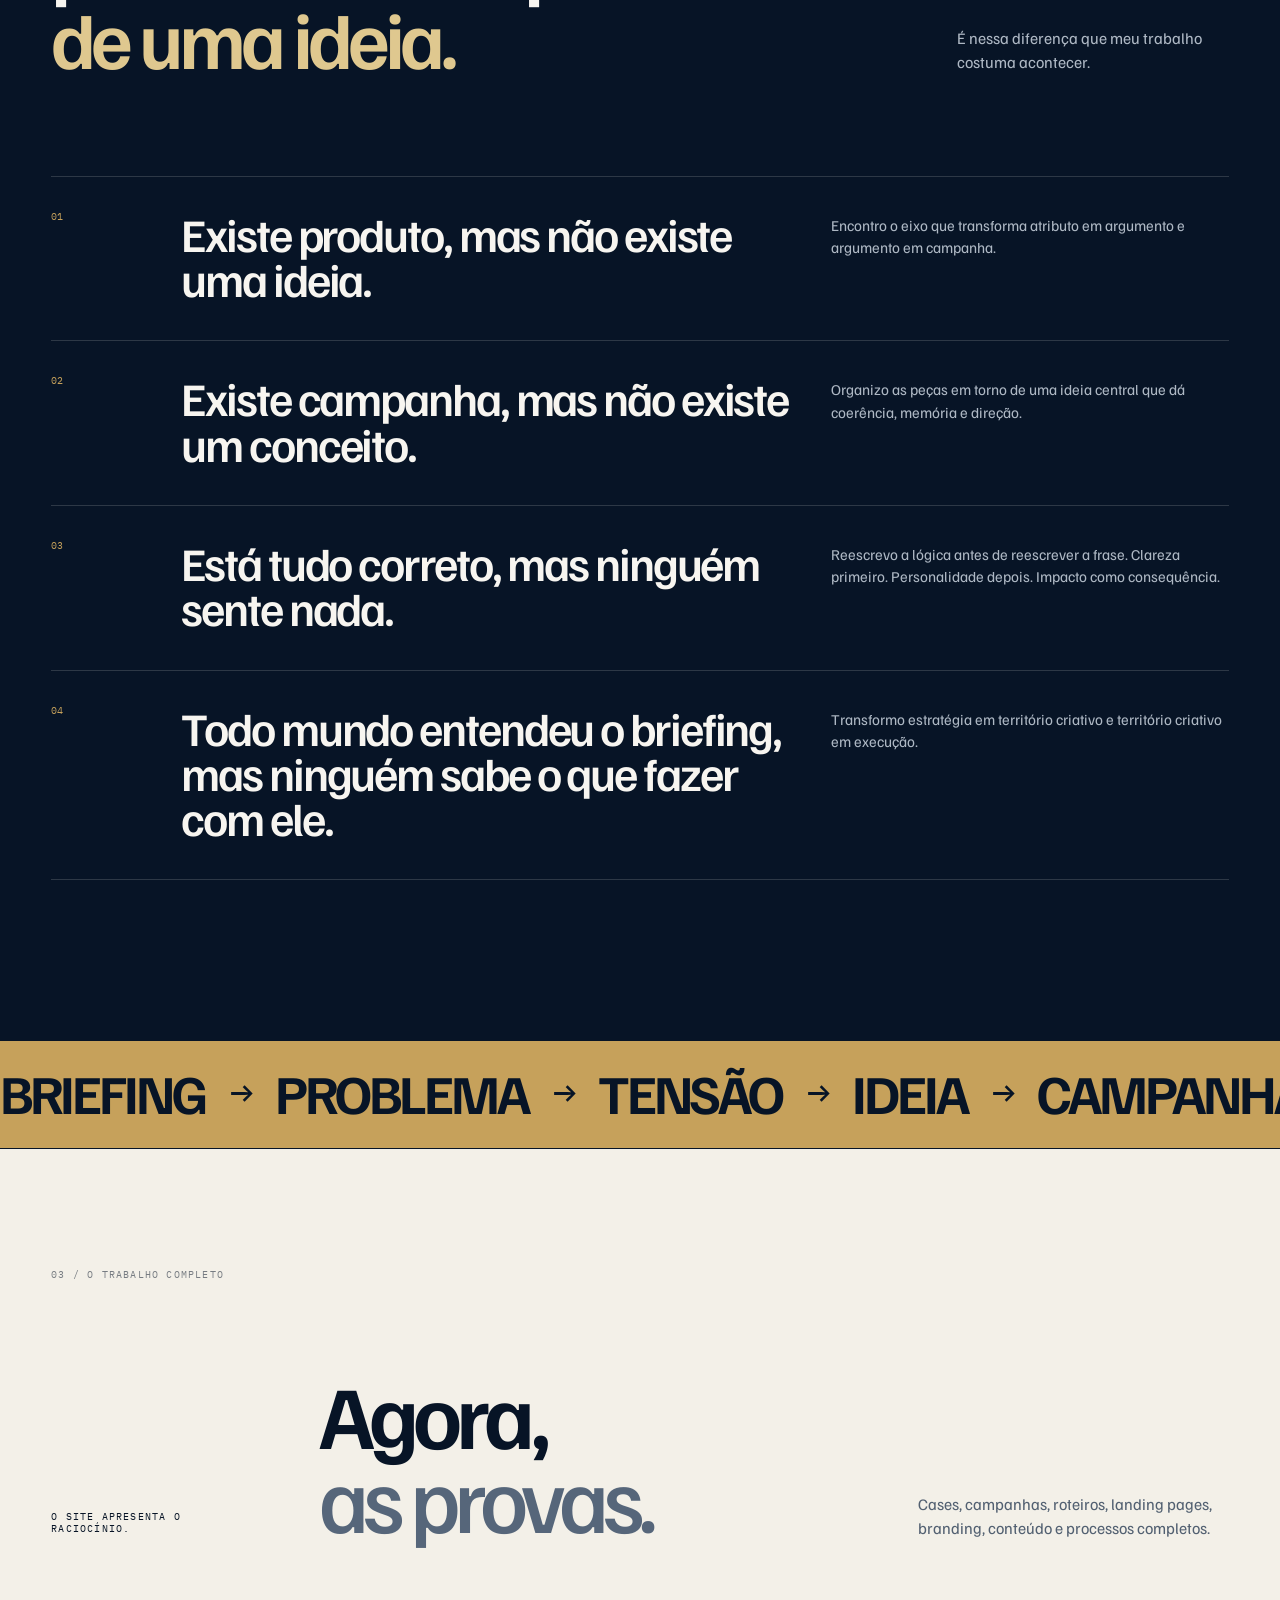
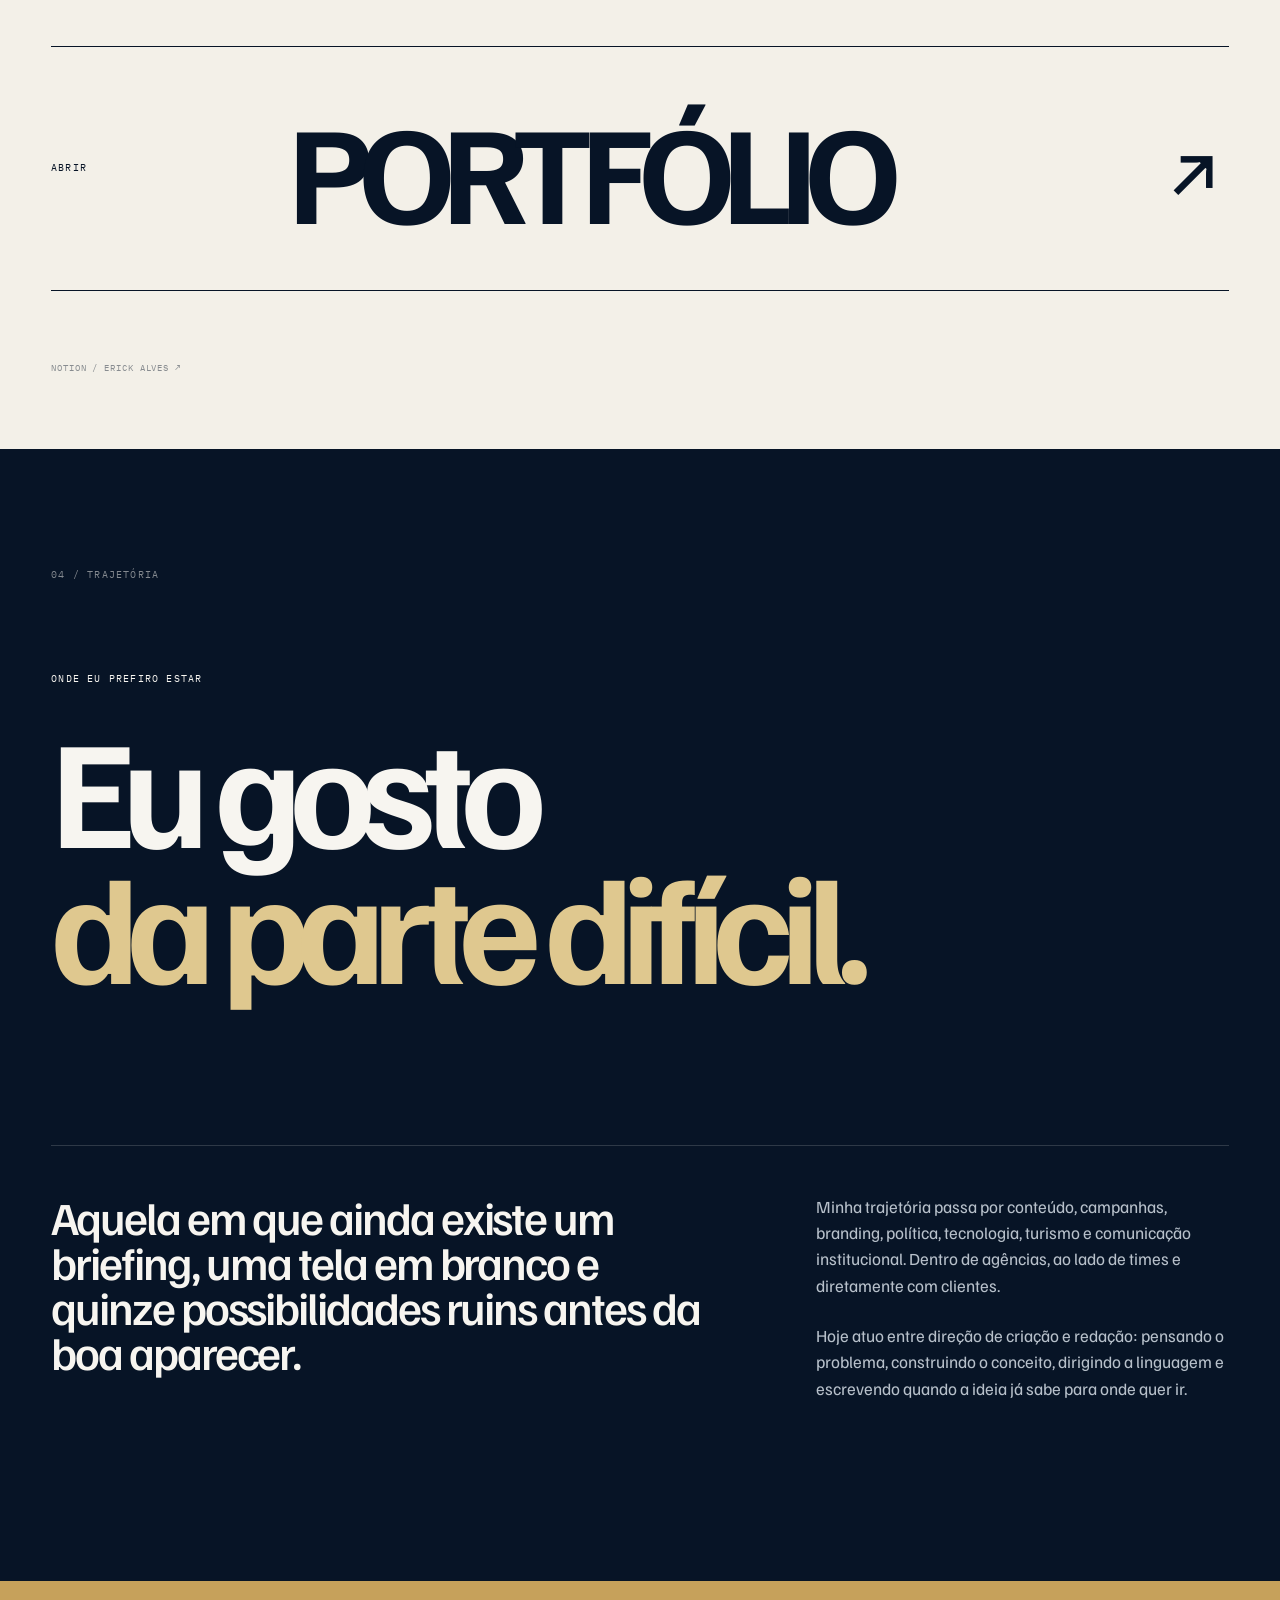
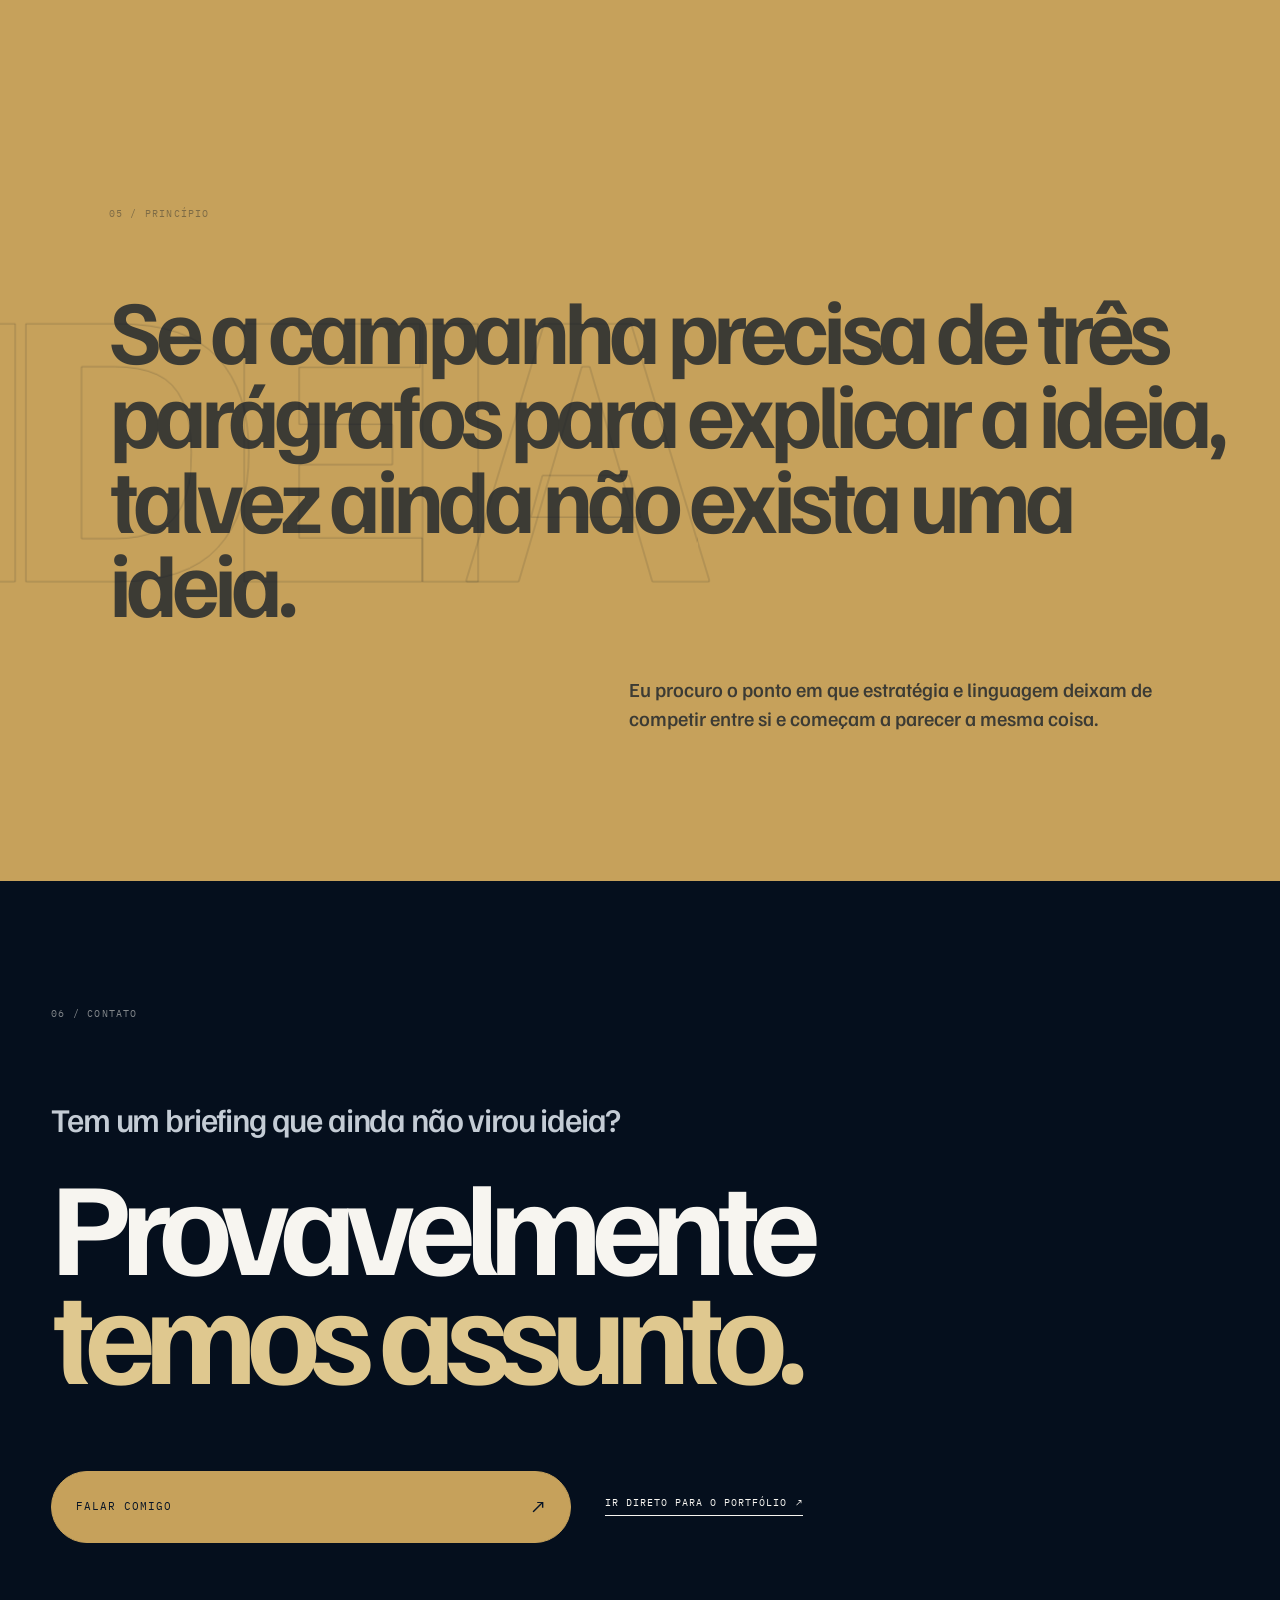
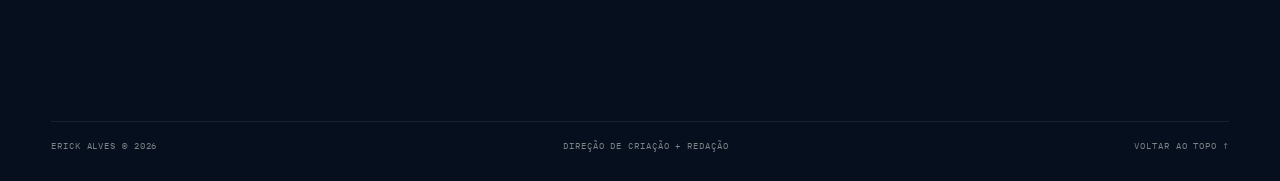
==== commit abd01cc8: "Força espaçamento visual na hero via HTML" ====
--- a/index.html
+++ b/index.html
@@ -37,7 +37,7 @@
   </h1>
 
   <div class="hero-footer hero-footer-concept">
-    <p class="hero-copy reveal">O produto muda. O trabalho continua o mesmo:<strong>encontrar o que vale a pena dizer.</strong></p>
+    <p class="hero-copy reveal">O produto muda. O trabalho continua o mesmo:<strong style="display:inline-block;padding-left:.28em;">encontrar o que vale a pena dizer.</strong></p>
 
     
   </div>
--- a/styles.css
+++ b/styles.css
@@ -926,3 +926,10 @@
   line-height:.88 !important;
   padding-bottom:.14em !important;
 }
+
+
+/* Espaçamento tipográfico real na copy da hero */
+.hero-copy strong{
+  display:inline-block;
+  margin-left:.22em;
+}
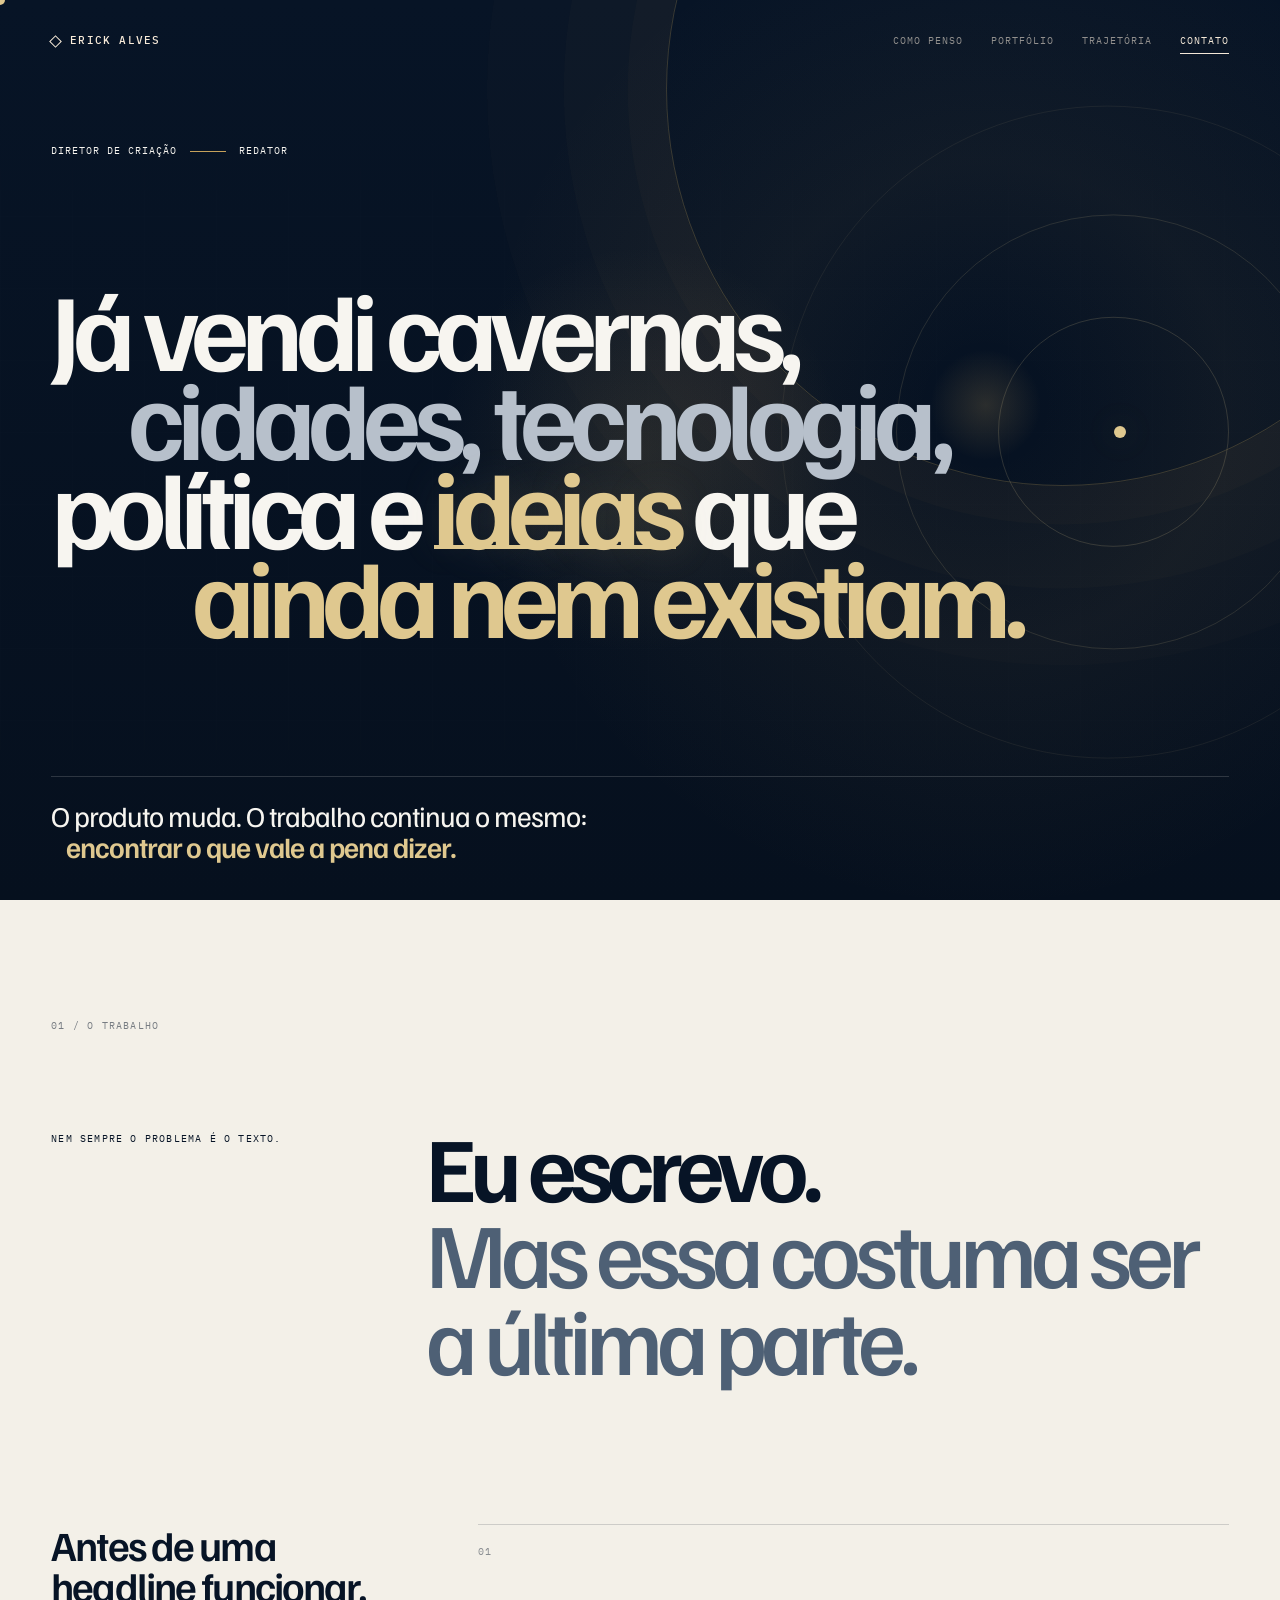
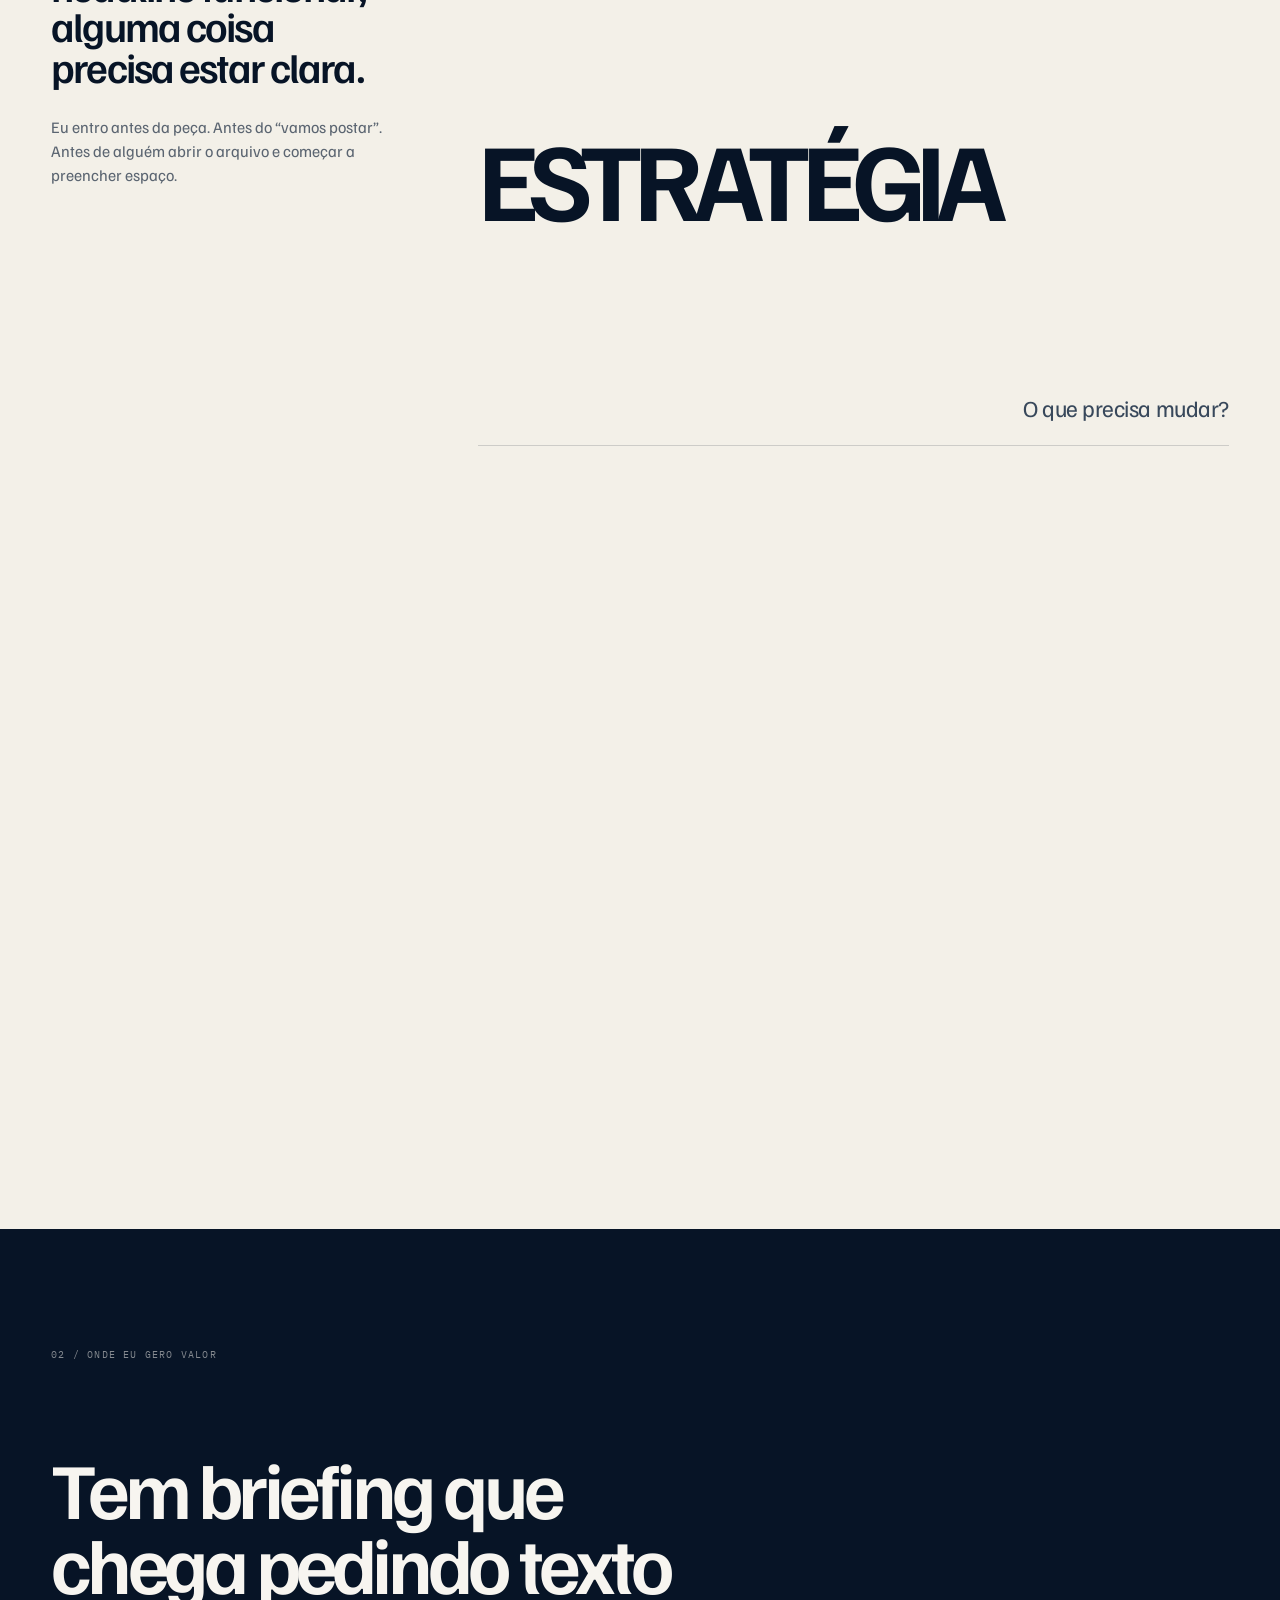
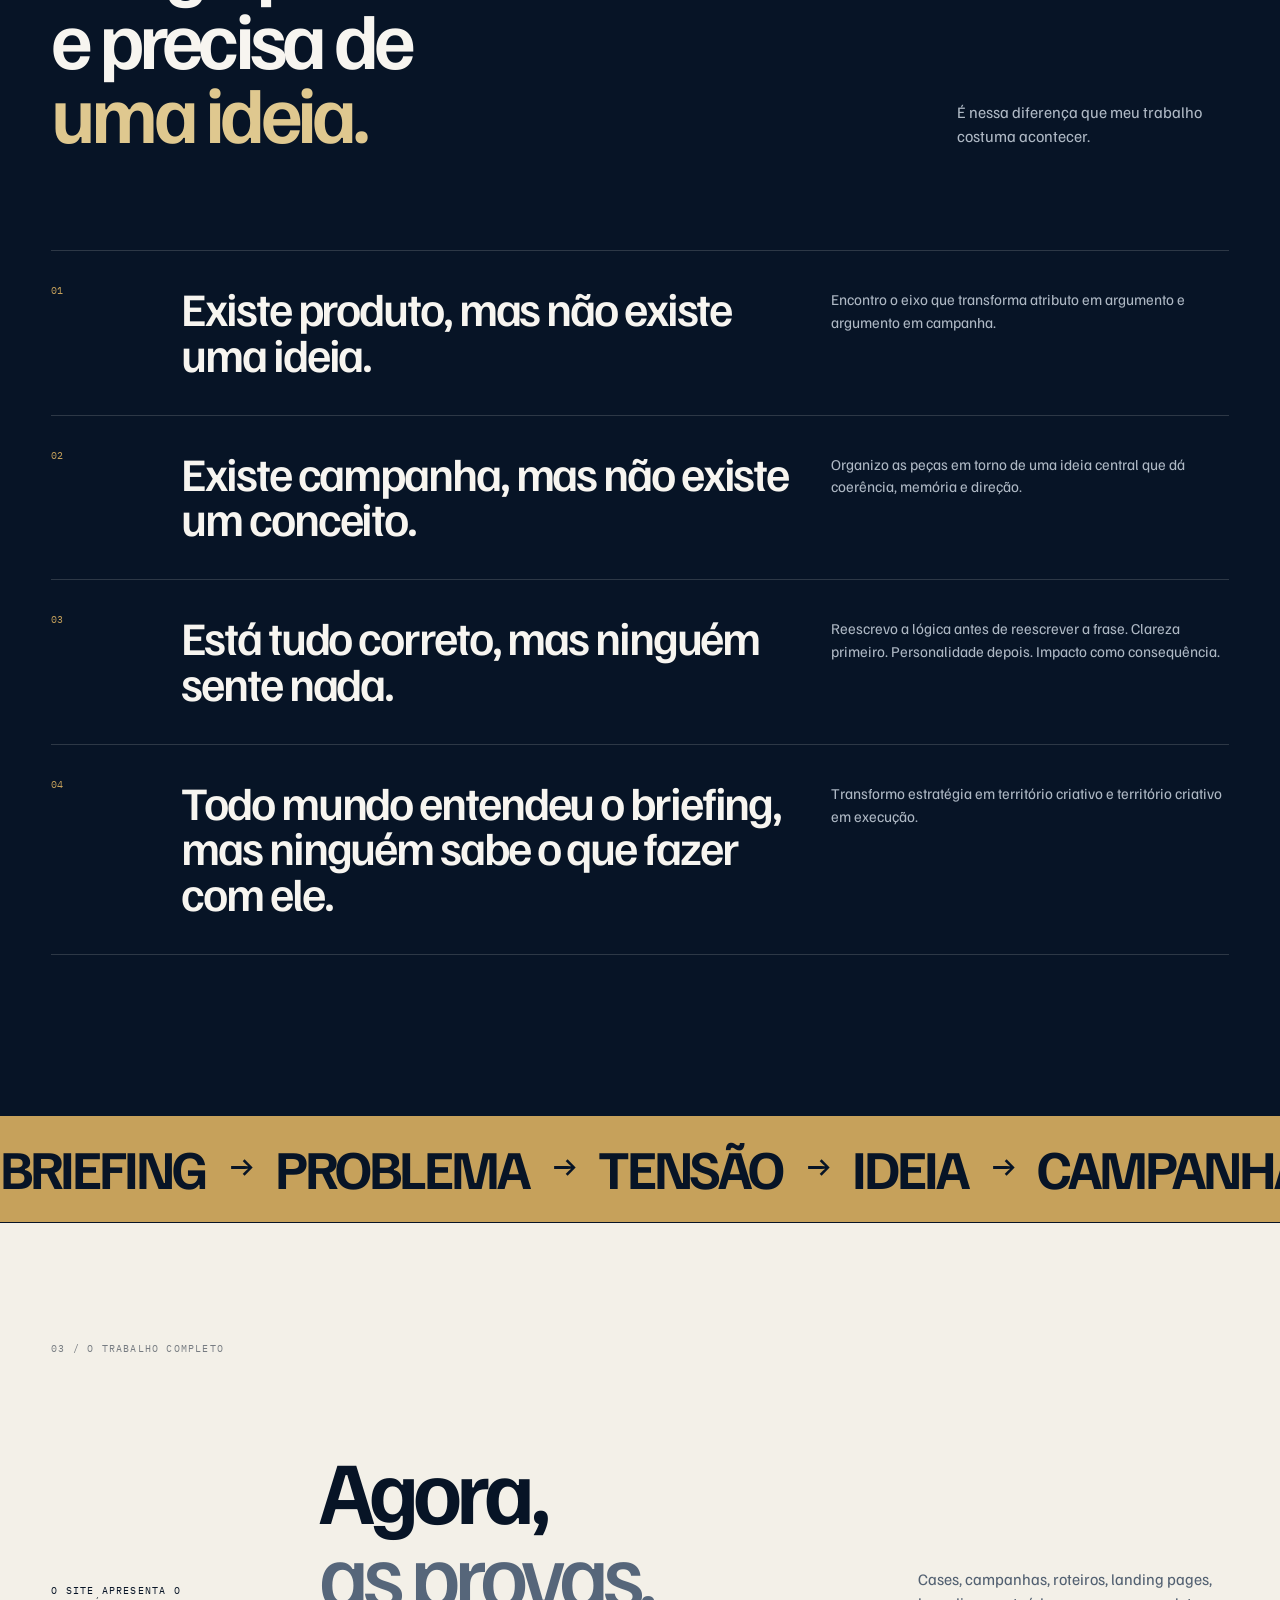
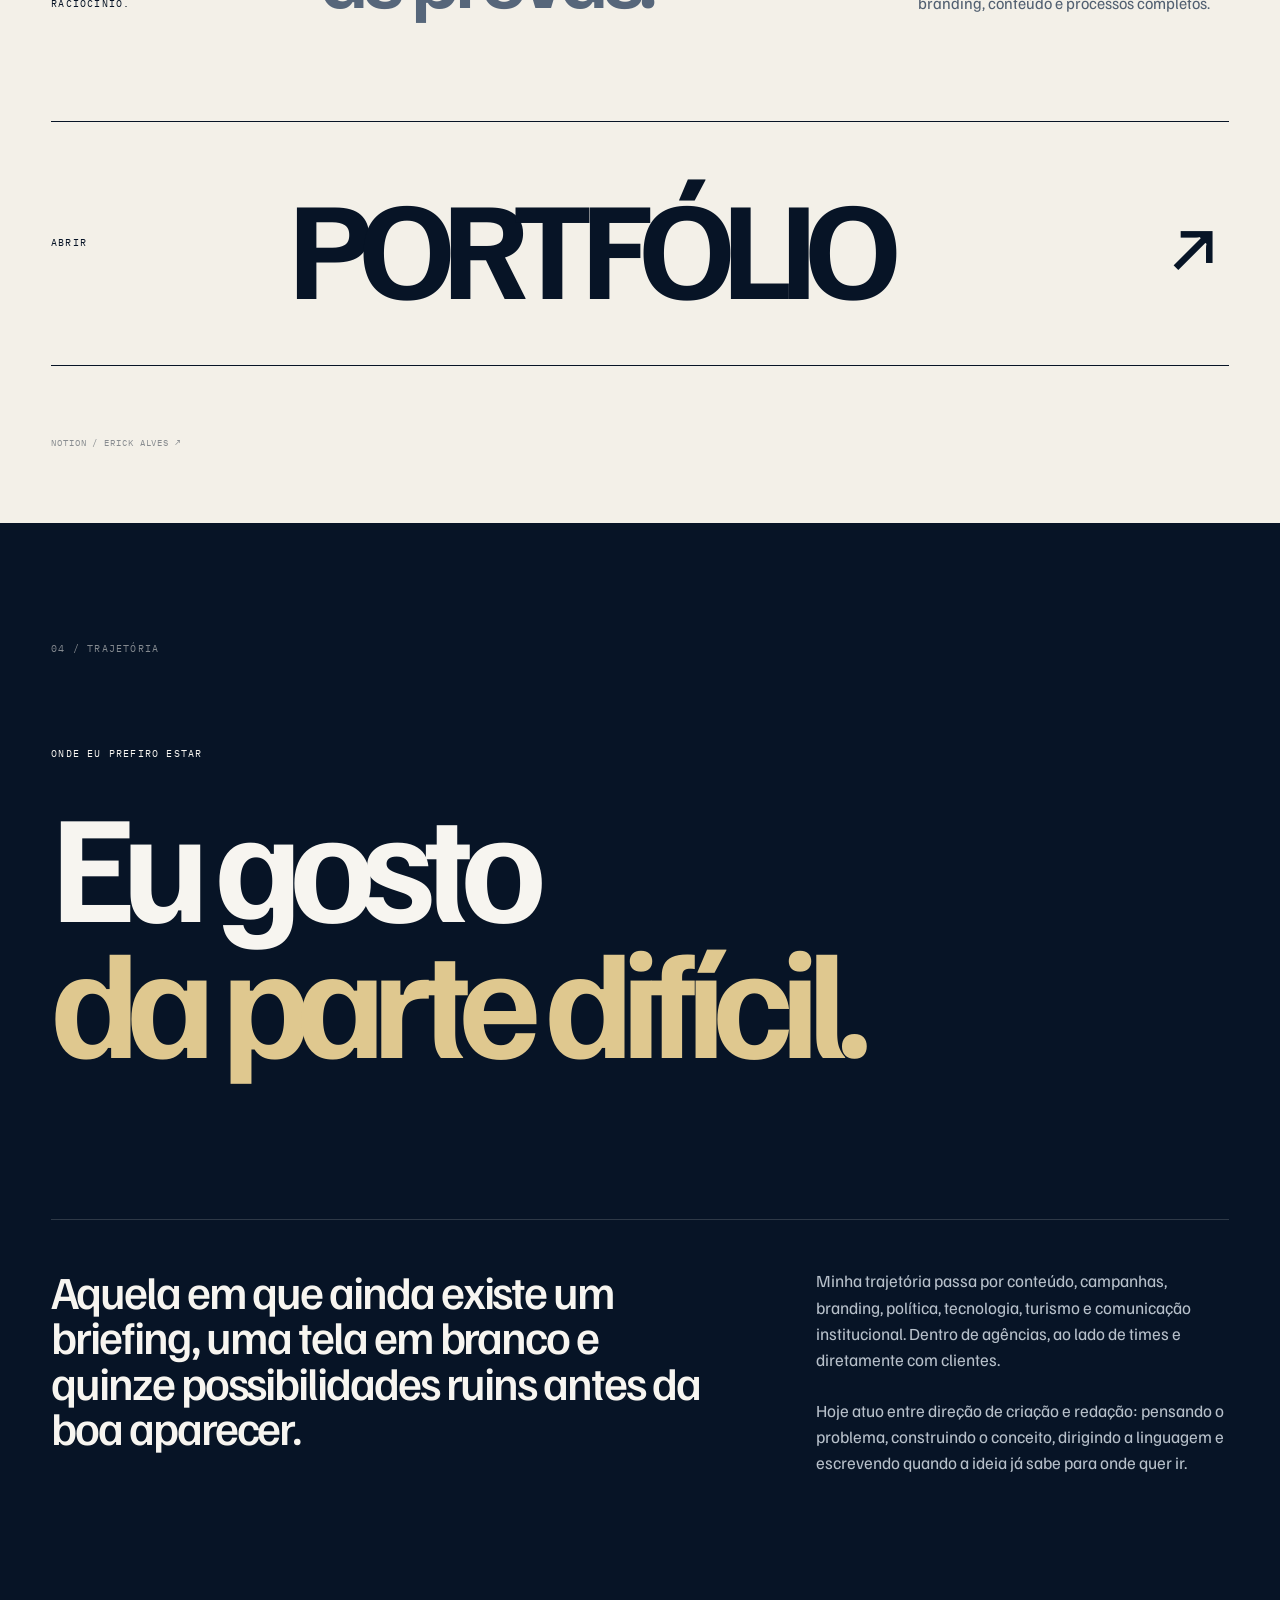
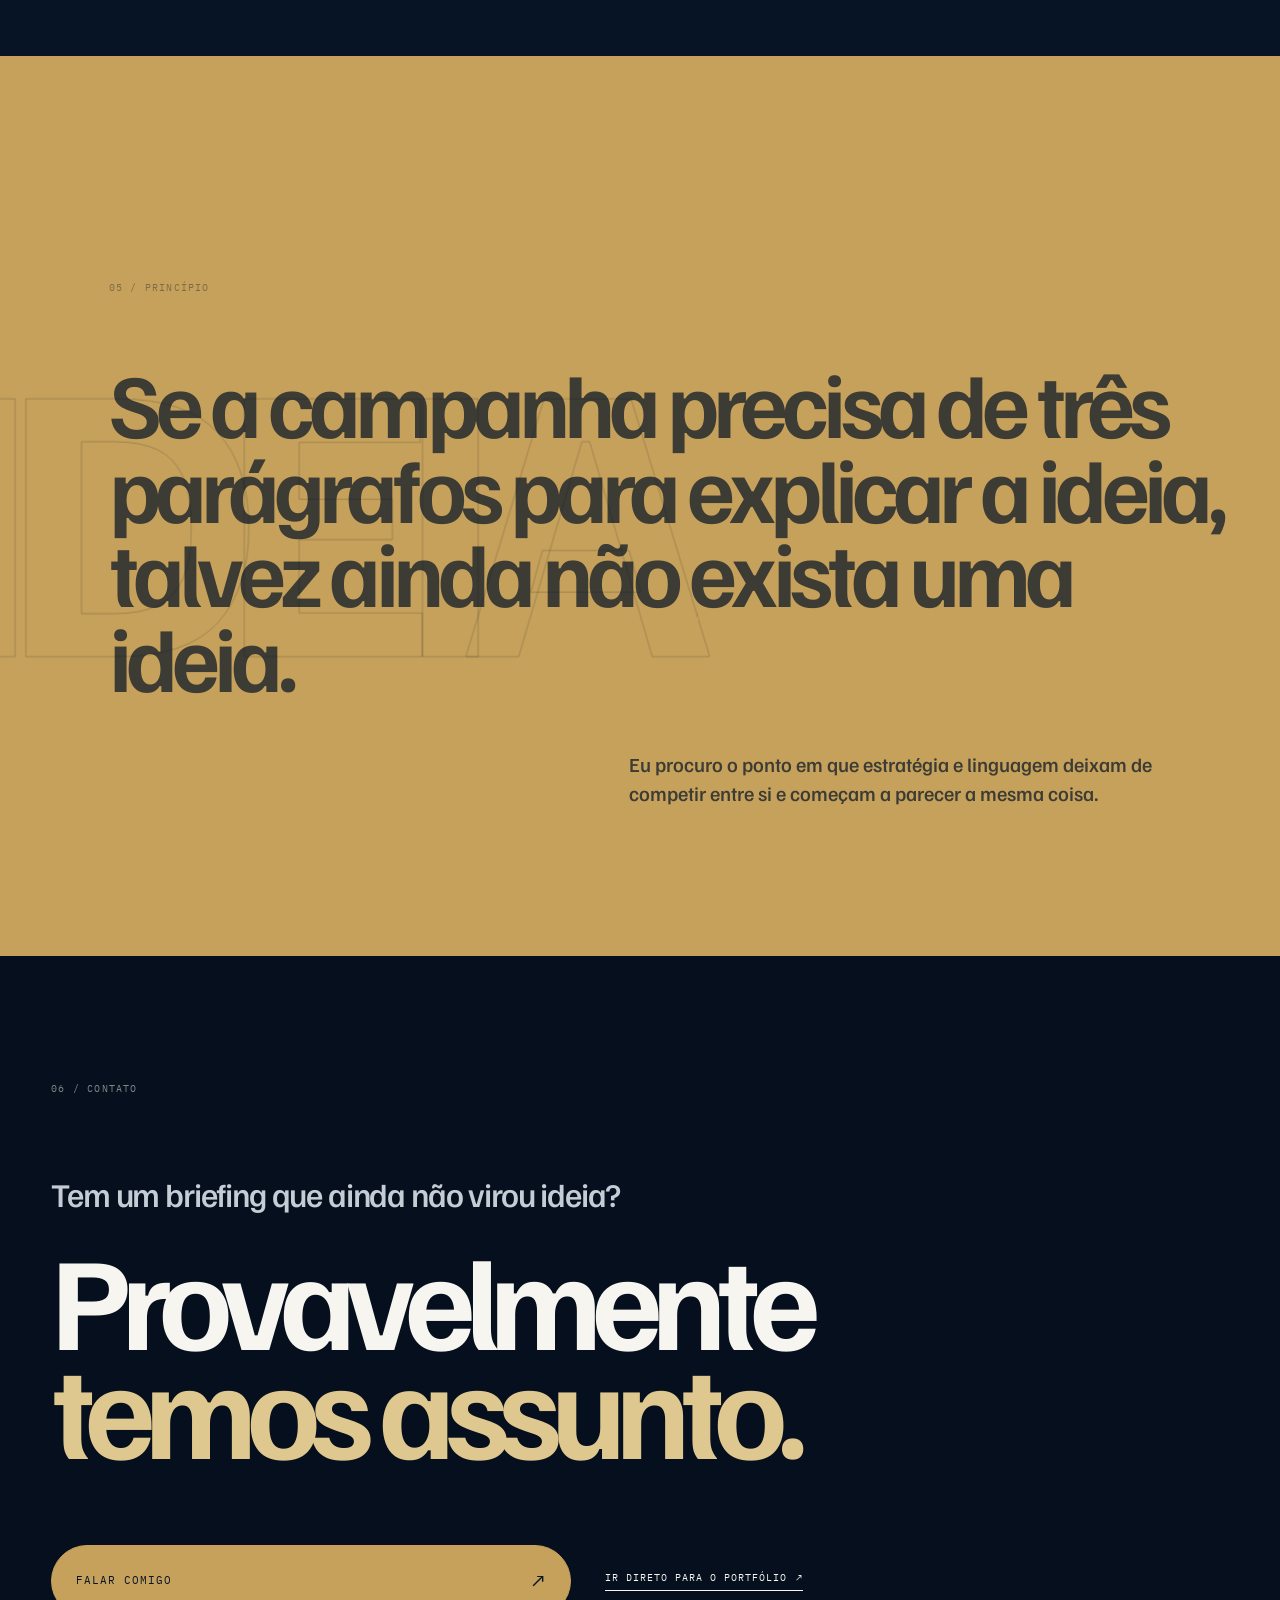
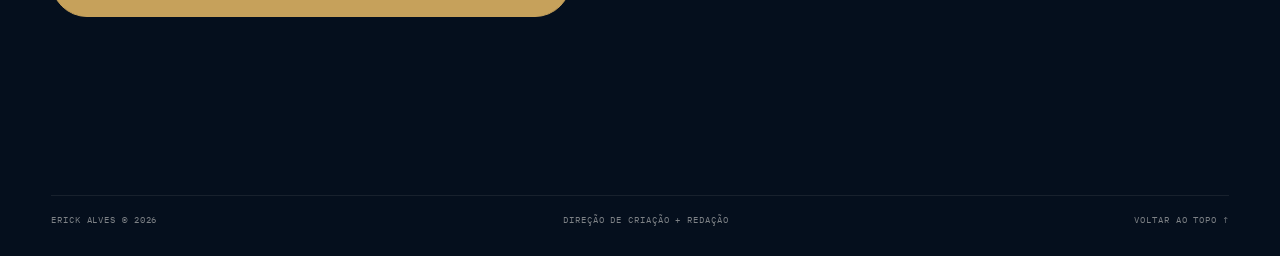
==== commit 387ce628: "Ajusta quebra da headline de problemas no mobile" ====
--- a/index.html
+++ b/index.html
@@ -41,4 +41,4 @@
 
     
   </div>
-</section><section class="thinking" id="pensamento"><div class="section-index">01 / O trabalho</div><div class="thinking-intro"><p class="overline reveal">Nem sempre o problema é o texto.</p><h2 class="reveal">Eu escrevo.<br><span>Mas essa costuma ser a última parte.</span></h2></div><div class="thinking-story"><div class="thinking-copy"><p class="thinking-lead">Antes de uma headline funcionar, alguma coisa precisa estar clara.</p><p class="thinking-caption">Eu entro antes da peça. Antes do “vamos postar”. Antes de alguém abrir o arquivo e começar a preencher espaço.</p></div><div class="word-stage" aria-label="Estratégia, tensão, conceito, campanha e texto"><div class="word active" data-step="0"><span class="word-num">01</span><span class="word-main">ESTRATÉGIA</span><span class="word-sub">O que precisa mudar?</span></div><div class="word" data-step="1"><span class="word-num">02</span><span class="word-main">TENSÃO</span><span class="word-sub">Onde está a verdade que vale explorar?</span></div><div class="word" data-step="2"><span class="word-num">03</span><span class="word-main">CONCEITO</span><span class="word-sub">Qual ideia organiza tudo?</span></div><div class="word" data-step="3"><span class="word-num">04</span><span class="word-main">CAMPANHA</span><span class="word-sub">Como essa ideia continua boa depois da primeira peça?</span></div><div class="word" data-step="4"><span class="word-num">05</span><span class="word-main">TEXTO</span><span class="word-sub">Agora cada palavra precisa merecer estar ali.</span></div></div></div></section><section class="problems"><div class="section-index">02 / Onde eu gero valor</div><div class="problems-intro"><h2 class="reveal problem-headline"><span class="problem-line">Tem briefing que chega</span><span class="problem-line">pedindo texto e precisa</span><span class="problem-line gold-line">de uma ideia.</span></h2><p class="reveal">É nessa diferença que meu trabalho costuma acontecer.</p></div><div class="problem-list"><article class="problem-row reveal"><span class="problem-number">01</span><h3>Existe produto, mas não existe uma ideia.</h3><p>Encontro o eixo que transforma atributo em argumento e argumento em campanha.</p></article><article class="problem-row reveal"><span class="problem-number">02</span><h3>Existe campanha, mas não existe um conceito.</h3><p>Organizo as peças em torno de uma ideia central que dá coerência, memória e direção.</p></article><article class="problem-row reveal"><span class="problem-number">03</span><h3>Está tudo correto, mas ninguém sente nada.</h3><p>Reescrevo a lógica antes de reescrever a frase. Clareza primeiro. Personalidade depois. Impacto como consequência.</p></article><article class="problem-row reveal"><span class="problem-number">04</span><h3>Todo mundo entendeu o briefing, mas ninguém sabe o que fazer com ele.</h3><p>Transformo estratégia em território criativo e território criativo em execução.</p></article></div></section><section class="ticker" aria-hidden="true"><div class="ticker-track"><span>BRIEFING</span><b>→</b><span>PROBLEMA</span><b>→</b><span>TENSÃO</span><b>→</b><span>IDEIA</span><b>→</b><span>CAMPANHA</span><b>→</b><span>BRIEFING</span><b>→</b><span>PROBLEMA</span><b>→</b><span>TENSÃO</span><b>→</b><span>IDEIA</span><b>→</b><span>CAMPANHA</span><b>→</b></div></section><section class="portfolio-section" id="portfolio"><div class="section-index">03 / O trabalho completo</div><div class="portfolio-intro"><p class="overline reveal">O site apresenta o raciocínio.</p><h2 class="reveal">Agora,<br><span>as provas.</span></h2><p class="portfolio-copy reveal">Cases, campanhas, roteiros, landing pages, branding, conteúdo e processos completos.</p></div><a class="portfolio-portal portfolio-link magnetic-wide" href="https://time-snowplow-615.notion.site/Portf-lio-Erick-Alves-0e87d80023174bc68a1fcdb36ba6da2e" target="_blank" rel="noreferrer"><span class="portal-label">ABRIR</span><strong>PORTFÓLIO</strong><span class="portal-arrow">↗</span></a><p class="portfolio-note">Notion / Erick Alves ↗</p></section><section class="about" id="trajetoria"><div class="section-index">04 / Trajetória</div><div class="about-hero"><p class="overline reveal">Onde eu prefiro estar</p><h2 class="about-title">Eu gosto<br><span>da parte difícil.</span></h2></div><div class="about-grid"><div class="about-support reveal"><p>Aquela em que ainda existe um briefing, uma tela em branco e quinze possibilidades ruins antes da boa aparecer.</p></div><div class="about-detail reveal"><p>Minha trajetória passa por conteúdo, campanhas, branding, política, tecnologia, turismo e comunicação institucional. Dentro de agências, ao lado de times e diretamente com clientes.</p><p>Hoje atuo entre direção de criação e redação: pensando o problema, construindo o conceito, dirigindo a linguagem e escrevendo quando a ideia já sabe para onde quer ir.</p></div></div></section><section class="principle"><div class="principle-outline" aria-hidden="true">IDEIA</div><div class="principle-content"><span class="section-index">05 / Princípio</span><blockquote class="reveal">Se a campanha precisa de três parágrafos para explicar a ideia, talvez ainda não exista uma ideia.</blockquote><p class="reveal">Eu procuro o ponto em que estratégia e linguagem deixam de competir entre si e começam a parecer a mesma coisa.</p></div></section><section class="contact" id="contato"><div class="contact-inner"><span class="section-index">06 / Contato</span><div class="contact-copy"><p class="contact-lead reveal">Tem um briefing que ainda não virou ideia?</p><h2 class="reveal">Provavelmente<br><span>temos assunto.</span></h2></div><div class="contact-actions reveal"><a class="contact-button magnetic" href="https://wa.me/5511947955115" target="_blank" rel="noopener noreferrer"><span>Falar comigo</span><span class="arrow">↗</span></a><a class="small-link portfolio-link" href="https://time-snowplow-615.notion.site/Portf-lio-Erick-Alves-0e87d80023174bc68a1fcdb36ba6da2e" target="_blank" rel="noreferrer">Ir direto para o portfólio <span>↗</span></a></div></div><footer class="footer"><span>Erick Alves © <span id="year"></span></span><span>Direção de Criação + Redação</span><a href="#top">Voltar ao topo ↑</a></footer></section></main><div class="cursor" aria-hidden="true"></div><script src="./script.js"></script></body></html>+</section><section class="thinking" id="pensamento"><div class="section-index">01 / O trabalho</div><div class="thinking-intro"><p class="overline reveal">Nem sempre o problema é o texto.</p><h2 class="reveal">Eu escrevo.<br><span>Mas essa costuma ser a última parte.</span></h2></div><div class="thinking-story"><div class="thinking-copy"><p class="thinking-lead">Antes de uma headline funcionar, alguma coisa precisa estar clara.</p><p class="thinking-caption">Eu entro antes da peça. Antes do “vamos postar”. Antes de alguém abrir o arquivo e começar a preencher espaço.</p></div><div class="word-stage" aria-label="Estratégia, tensão, conceito, campanha e texto"><div class="word active" data-step="0"><span class="word-num">01</span><span class="word-main">ESTRATÉGIA</span><span class="word-sub">O que precisa mudar?</span></div><div class="word" data-step="1"><span class="word-num">02</span><span class="word-main">TENSÃO</span><span class="word-sub">Onde está a verdade que vale explorar?</span></div><div class="word" data-step="2"><span class="word-num">03</span><span class="word-main">CONCEITO</span><span class="word-sub">Qual ideia organiza tudo?</span></div><div class="word" data-step="3"><span class="word-num">04</span><span class="word-main">CAMPANHA</span><span class="word-sub">Como essa ideia continua boa depois da primeira peça?</span></div><div class="word" data-step="4"><span class="word-num">05</span><span class="word-main">TEXTO</span><span class="word-sub">Agora cada palavra precisa merecer estar ali.</span></div></div></div></section><section class="problems"><div class="section-index">02 / Onde eu gero valor</div><div class="problems-intro"><h2 class="reveal problem-headline"><span class="problem-line">Tem briefing que</span><span class="problem-line">chega pedindo texto</span><span class="problem-line">e precisa de</span><span class="problem-line gold-line">uma ideia.</span></h2><p class="reveal">É nessa diferença que meu trabalho costuma acontecer.</p></div><div class="problem-list"><article class="problem-row reveal"><span class="problem-number">01</span><h3>Existe produto, mas não existe uma ideia.</h3><p>Encontro o eixo que transforma atributo em argumento e argumento em campanha.</p></article><article class="problem-row reveal"><span class="problem-number">02</span><h3>Existe campanha, mas não existe um conceito.</h3><p>Organizo as peças em torno de uma ideia central que dá coerência, memória e direção.</p></article><article class="problem-row reveal"><span class="problem-number">03</span><h3>Está tudo correto, mas ninguém sente nada.</h3><p>Reescrevo a lógica antes de reescrever a frase. Clareza primeiro. Personalidade depois. Impacto como consequência.</p></article><article class="problem-row reveal"><span class="problem-number">04</span><h3>Todo mundo entendeu o briefing, mas ninguém sabe o que fazer com ele.</h3><p>Transformo estratégia em território criativo e território criativo em execução.</p></article></div></section><section class="ticker" aria-hidden="true"><div class="ticker-track"><span>BRIEFING</span><b>→</b><span>PROBLEMA</span><b>→</b><span>TENSÃO</span><b>→</b><span>IDEIA</span><b>→</b><span>CAMPANHA</span><b>→</b><span>BRIEFING</span><b>→</b><span>PROBLEMA</span><b>→</b><span>TENSÃO</span><b>→</b><span>IDEIA</span><b>→</b><span>CAMPANHA</span><b>→</b></div></section><section class="portfolio-section" id="portfolio"><div class="section-index">03 / O trabalho completo</div><div class="portfolio-intro"><p class="overline reveal">O site apresenta o raciocínio.</p><h2 class="reveal">Agora,<br><span>as provas.</span></h2><p class="portfolio-copy reveal">Cases, campanhas, roteiros, landing pages, branding, conteúdo e processos completos.</p></div><a class="portfolio-portal portfolio-link magnetic-wide" href="https://time-snowplow-615.notion.site/Portf-lio-Erick-Alves-0e87d80023174bc68a1fcdb36ba6da2e" target="_blank" rel="noreferrer"><span class="portal-label">ABRIR</span><strong>PORTFÓLIO</strong><span class="portal-arrow">↗</span></a><p class="portfolio-note">Notion / Erick Alves ↗</p></section><section class="about" id="trajetoria"><div class="section-index">04 / Trajetória</div><div class="about-hero"><p class="overline reveal">Onde eu prefiro estar</p><h2 class="about-title">Eu gosto<br><span>da parte difícil.</span></h2></div><div class="about-grid"><div class="about-support reveal"><p>Aquela em que ainda existe um briefing, uma tela em branco e quinze possibilidades ruins antes da boa aparecer.</p></div><div class="about-detail reveal"><p>Minha trajetória passa por conteúdo, campanhas, branding, política, tecnologia, turismo e comunicação institucional. Dentro de agências, ao lado de times e diretamente com clientes.</p><p>Hoje atuo entre direção de criação e redação: pensando o problema, construindo o conceito, dirigindo a linguagem e escrevendo quando a ideia já sabe para onde quer ir.</p></div></div></section><section class="principle"><div class="principle-outline" aria-hidden="true">IDEIA</div><div class="principle-content"><span class="section-index">05 / Princípio</span><blockquote class="reveal">Se a campanha precisa de três parágrafos para explicar a ideia, talvez ainda não exista uma ideia.</blockquote><p class="reveal">Eu procuro o ponto em que estratégia e linguagem deixam de competir entre si e começam a parecer a mesma coisa.</p></div></section><section class="contact" id="contato"><div class="contact-inner"><span class="section-index">06 / Contato</span><div class="contact-copy"><p class="contact-lead reveal">Tem um briefing que ainda não virou ideia?</p><h2 class="reveal">Provavelmente<br><span>temos assunto.</span></h2></div><div class="contact-actions reveal"><a class="contact-button magnetic" href="https://wa.me/5511947955115" target="_blank" rel="noopener noreferrer"><span>Falar comigo</span><span class="arrow">↗</span></a><a class="small-link portfolio-link" href="https://time-snowplow-615.notion.site/Portf-lio-Erick-Alves-0e87d80023174bc68a1fcdb36ba6da2e" target="_blank" rel="noreferrer">Ir direto para o portfólio <span>↗</span></a></div></div><footer class="footer"><span>Erick Alves © <span id="year"></span></span><span>Direção de Criação + Redação</span><a href="#top">Voltar ao topo ↑</a></footer></section></main><div class="cursor" aria-hidden="true"></div><script src="./script.js"></script></body></html>
--- a/styles.css
+++ b/styles.css
@@ -933,3 +933,841 @@
   display:inline-block;
   margin-left:.22em;
 }
+
+
+/* =========================================================
+   MOBILE — composição própria, não apenas desktop reduzido
+   ========================================================= */
+
+@media (max-width: 760px) {
+  :root{
+    --pad:20px;
+  }
+
+  html{
+    scroll-padding-top:72px;
+  }
+
+  body{
+    font-size:15px;
+  }
+
+  /* Header */
+  .site-header{
+    height:64px;
+    padding:0 var(--pad);
+    mix-blend-mode:normal;
+    background:linear-gradient(180deg,rgba(7,20,38,.94),rgba(7,20,38,.72),transparent);
+  }
+
+  .brand{
+    font-size:10px;
+    letter-spacing:.1em;
+  }
+
+  .brand-mark{
+    width:8px;
+    height:8px;
+  }
+
+  .nav{
+    display:none;
+  }
+
+  /* Hero */
+  .hero,
+  .hero-concept{
+    min-height:100svh;
+    padding:96px var(--pad) 28px;
+    justify-content:space-between;
+  }
+
+  .hero-grid{
+    opacity:.16;
+    background-size:44px 44px;
+  }
+
+  .hero-glow{
+    width:92vw;
+    right:-48vw;
+    top:-16vw;
+    opacity:.55;
+  }
+
+  .hero-top{
+    gap:9px;
+    font-size:8px;
+    line-height:1.25;
+    letter-spacing:.09em;
+  }
+
+  .hero-top i{
+    width:22px;
+  }
+
+  .hero-title,
+  .hero-title-concept{
+    width:100%;
+    margin:7vh 0 6vh;
+    font-size:clamp(42px,12.2vw,58px);
+    line-height:.91;
+    letter-spacing:-.058em;
+    font-weight:650;
+  }
+
+  .hero-line,
+  .hero-line:nth-child(2),
+  .hero-line:nth-child(4){
+    margin-left:0;
+  }
+
+  .hero-line{
+    max-width:100%;
+  }
+
+  .hero-trigger{
+    -webkit-tap-highlight-color:transparent;
+  }
+
+  .hero-trigger::after{
+    bottom:-.015em;
+    height:1.5px;
+  }
+
+  .hero-footer,
+  .hero-footer-concept{
+    display:block !important;
+    padding-top:18px;
+  }
+
+  .hero-copy{
+    max-width:94%;
+    font-size:clamp(19px,5.4vw,23px);
+    line-height:1.12;
+    letter-spacing:-.027em;
+  }
+
+  .hero-copy strong{
+    margin-left:0;
+  }
+
+  .hero-scenes{
+    opacity:.25 !important;
+  }
+
+  .scene-politica .poster,
+  .tech-line,
+  .city-block{
+    opacity:.42;
+  }
+
+  /* Labels */
+  .section-index,
+  .overline{
+    font-size:9px;
+    line-height:1.35;
+    letter-spacing:.11em;
+  }
+
+  /* Pensamento: no mobile vira sequência editorial, sem sticky longo */
+  .thinking{
+    min-height:auto;
+    padding:88px var(--pad) 96px;
+  }
+
+  .thinking-intro{
+    margin:52px 0 72px;
+    display:block;
+  }
+
+  .thinking-intro .overline{
+    margin-bottom:22px;
+  }
+
+  .thinking-intro h2{
+    max-width:100%;
+    font-size:clamp(43px,12.8vw,58px) !important;
+    line-height:.96 !important;
+    letter-spacing:-.055em;
+  }
+
+  .thinking-story{
+    min-height:auto;
+    display:block;
+  }
+
+  .thinking-copy{
+    position:static;
+    padding:0 0 54px;
+  }
+
+  .thinking-lead{
+    max-width:95%;
+    margin-bottom:20px;
+    font-size:clamp(29px,8.2vw,38px);
+    line-height:1;
+  }
+
+  .thinking-caption{
+    max-width:92%;
+    font-size:15px;
+    line-height:1.5;
+  }
+
+  .word-stage{
+    position:static;
+    height:auto;
+    overflow:visible;
+    border-bottom:0;
+  }
+
+  .word{
+    position:relative;
+    inset:auto;
+    min-height:0;
+    padding:24px 0 28px;
+    border-bottom:1px solid var(--line-light);
+    display:grid;
+    grid-template-columns:38px minmax(0,1fr);
+    grid-template-rows:auto auto;
+    gap:8px 0;
+    opacity:1 !important;
+    transform:none !important;
+  }
+
+  .word-num{
+    grid-column:1;
+    grid-row:1;
+    padding-top:7px;
+  }
+
+  .word-main{
+    grid-column:2;
+    grid-row:1;
+    align-self:start;
+    white-space:normal;
+    font-size:clamp(40px,12.5vw,56px);
+    line-height:.86;
+    letter-spacing:-.065em;
+  }
+
+  .word-sub{
+    grid-column:2;
+    grid-row:2;
+    justify-self:start;
+    max-width:95%;
+    font-size:17px;
+    line-height:1.2;
+  }
+
+  /* Problemas */
+  .problems{
+    padding:88px var(--pad) 104px;
+  }
+
+  .problems-intro{
+    margin:52px 0 66px;
+    display:block;
+  }
+
+  .problems-intro h2{
+    max-width:100%;
+    margin-bottom:26px;
+    font-size:clamp(42px,12vw,56px) !important;
+    line-height:.96 !important;
+    letter-spacing:-.055em;
+  }
+
+  .problems-intro p{
+    max-width:90%;
+    margin:0;
+    font-size:15px;
+  }
+
+  .problem-row{
+    padding:27px 0 31px !important;
+    display:grid;
+    grid-template-columns:32px minmax(0,1fr);
+    gap:8px 10px;
+    overflow:visible;
+  }
+
+  .problem-number{
+    grid-column:1;
+    grid-row:1;
+    padding-top:5px;
+  }
+
+  .problem-row h3{
+    grid-column:2;
+    grid-row:1;
+    font-size:clamp(29px,8vw,38px);
+    line-height:1;
+    letter-spacing:-.04em;
+  }
+
+  .problem-row p{
+    grid-column:2 !important;
+    grid-row:2;
+    margin:6px 0 0;
+    font-size:14px;
+    line-height:1.48;
+  }
+
+  /* Ticker */
+  .ticker-track{
+    gap:16px;
+    padding:17px 0 19px;
+    font-size:clamp(28px,9vw,40px);
+    animation-duration:34s;
+  }
+
+  /* Portfolio */
+  .portfolio-section{
+    min-height:auto;
+    padding:88px var(--pad) 92px;
+  }
+
+  .portfolio-intro{
+    width:100%;
+    margin:52px 0 42px;
+    display:block;
+  }
+
+  .portfolio-intro .overline{
+    margin-bottom:22px;
+  }
+
+  .portfolio-intro h2{
+    margin-bottom:26px;
+    font-size:clamp(48px,14vw,66px) !important;
+    line-height:.92 !important;
+    letter-spacing:-.065em;
+  }
+
+  .portfolio-copy{
+    max-width:92%;
+    font-size:15px;
+  }
+
+  .portfolio-portal{
+    min-height:176px;
+    margin:18px 0 0;
+    padding:22px 18px 20px;
+    border:0;
+    border-radius:2px;
+    background:var(--navy);
+    color:var(--gold-soft);
+    display:grid;
+    grid-template-columns:1fr auto;
+    grid-template-rows:auto 1fr;
+    align-items:end;
+    gap:10px 12px;
+    overflow:hidden;
+    transform:none !important;
+  }
+
+  .portfolio-portal::before{
+    display:none;
+  }
+
+  .portfolio-portal > *{
+    transform:none !important;
+  }
+
+  .portal-label{
+    grid-column:1 / 3;
+    align-self:start;
+    color:#aeb8c4;
+  }
+
+  .portfolio-portal strong{
+    align-self:end;
+    font-size:clamp(48px,14.5vw,68px);
+    line-height:.78;
+    letter-spacing:-.07em;
+  }
+
+  .portal-arrow{
+    align-self:end;
+    font-size:44px;
+    line-height:.8;
+  }
+
+  .portfolio-note{
+    margin-top:17px;
+    font-size:8px;
+  }
+
+  /* Trajetória */
+  .about{
+    padding:88px var(--pad) 105px;
+  }
+
+  .about-hero{
+    margin:52px 0 62px;
+  }
+
+  .about-title{
+    margin-top:25px;
+    font-size:clamp(55px,16.5vw,76px) !important;
+    line-height:.9 !important;
+    letter-spacing:-.07em;
+    padding-bottom:.12em !important;
+  }
+
+  .about-title span{
+    line-height:.9 !important;
+    padding-bottom:.1em !important;
+  }
+
+  .about-grid{
+    padding-top:32px;
+    display:block;
+  }
+
+  .about-support p{
+    max-width:100%;
+    margin-bottom:38px;
+    font-size:clamp(29px,8vw,38px);
+    line-height:1;
+  }
+
+  .about-detail{
+    max-width:96%;
+    font-size:15px;
+    line-height:1.55;
+  }
+
+  .about-detail p:last-child{
+    margin-bottom:0;
+  }
+
+  /* Princípio */
+  .principle{
+    min-height:auto;
+    padding:92px var(--pad) 100px;
+    align-items:flex-start;
+  }
+
+  .principle-outline{
+    left:-2vw;
+    top:80px;
+    transform:none !important;
+    font-size:42vw;
+    line-height:.8;
+    -webkit-text-stroke:1px rgba(7,20,38,.16);
+    opacity:.72;
+  }
+
+  .principle-content{
+    width:100%;
+    margin:0;
+  }
+
+  .principle blockquote{
+    margin:96px 0 34px;
+    font-size:clamp(42px,12vw,56px) !important;
+    line-height:.96 !important;
+    letter-spacing:-.055em;
+  }
+
+  .principle p{
+    max-width:94%;
+    margin:0;
+    font-size:17px;
+    line-height:1.45;
+  }
+
+  /* Contato */
+  .contact{
+    min-height:auto;
+    padding:88px var(--pad) 26px;
+  }
+
+  .contact-copy{
+    margin-top:62px;
+  }
+
+  .contact-lead{
+    max-width:94%;
+    font-size:22px !important;
+    line-height:1.08;
+  }
+
+  .contact-copy h2{
+    margin-top:26px;
+    font-size:clamp(54px,16.5vw,76px) !important;
+    line-height:.9 !important;
+    letter-spacing:-.07em;
+  }
+
+  .contact-actions{
+    margin-top:54px;
+    display:block;
+  }
+
+  .contact-button{
+    width:100%;
+    min-height:62px;
+    padding:18px 20px;
+  }
+
+  .small-link{
+    max-width:100%;
+    margin-top:28px;
+    line-height:1.45;
+  }
+
+  .footer{
+    margin-top:82px;
+    padding-top:18px;
+    display:grid;
+    grid-template-columns:1fr;
+    gap:10px;
+    font-size:8px;
+    line-height:1.4;
+  }
+
+  /* Touch: remove respostas que dependem de hover/perspectiva */
+  .portfolio-portal,
+  .problem-row,
+  .hero-line,
+  .contact-button,
+  .small-link span{
+    transition-duration:.2s;
+  }
+}
+
+@media (max-width: 390px) {
+  :root{
+    --pad:17px;
+  }
+
+  .hero{
+    padding-top:88px;
+  }
+
+  .hero-title,
+  .hero-title-concept{
+    font-size:clamp(39px,11.8vw,46px);
+    letter-spacing:-.052em;
+  }
+
+  .hero-copy{
+    max-width:100%;
+    font-size:18px;
+  }
+
+  .thinking-intro h2,
+  .problems-intro h2{
+    font-size:40px !important;
+  }
+
+  .word-main{
+    font-size:39px;
+  }
+
+  .problem-row h3{
+    font-size:29px;
+  }
+
+  .portfolio-portal strong{
+    font-size:47px;
+  }
+
+  .about-title,
+  .contact-copy h2{
+    font-size:58px !important;
+  }
+
+  .principle blockquote{
+    font-size:40px !important;
+  }
+}
+
+
+/* =========================================================
+   MOBILE — refinamento após teste em aparelho real
+   ========================================================= */
+@media (max-width:760px){
+  html,
+  body{
+    width:100%;
+    max-width:100%;
+    overflow-x:clip;
+  }
+
+  main,
+  section{
+    max-width:100%;
+  }
+
+  .contact{
+    overflow:hidden;
+  }
+
+  .contact-copy{
+    margin-top:46px;
+  }
+
+  .contact-copy h2{
+    width:100%;
+    max-width:100%;
+    font-size:clamp(42px,12vw,56px) !important;
+    line-height:.91 !important;
+    letter-spacing:-.07em;
+    overflow:visible !important;
+  }
+
+  .contact-copy h2 span{
+    display:block;
+  }
+
+  .contact-actions{
+    margin-top:46px;
+  }
+
+  .contact-button{
+    max-width:100%;
+  }
+
+  .small-link{
+    width:max-content;
+    max-width:100%;
+  }
+
+  .portfolio-portal,
+  .about,
+  .principle,
+  .thinking,
+  .problems{
+    overflow-x:clip;
+  }
+}
+
+@media (max-width:390px){
+  .contact-copy h2{
+    font-size:clamp(40px,11.6vw,46px) !important;
+  }
+
+  .contact-copy{
+    margin-top:40px;
+  }
+}
+
+
+/* =========================================================
+   MOBILE HERO — composição editorial revisada
+   ========================================================= */
+@media (max-width:760px){
+  .hero,
+  .hero-concept{
+    min-height:100svh;
+    padding:88px var(--pad) 28px;
+    display:flex;
+    flex-direction:column;
+    justify-content:flex-start;
+  }
+
+  .hero-top{
+    flex:0 0 auto;
+    margin:0;
+    opacity:.78;
+  }
+
+  .hero-title,
+  .hero-title-concept{
+    display:block;
+    width:100%;
+    max-width:100%;
+    margin:clamp(54px,10vh,82px) 0 0;
+    font-size:clamp(38px,10.9vw,48px);
+    line-height:.93;
+    letter-spacing:-.052em;
+    font-weight:650;
+    text-wrap:pretty;
+  }
+
+  .hero-line,
+  .hero-line:nth-child(2),
+  .hero-line:nth-child(4){
+    display:inline;
+    margin-left:0 !important;
+  }
+
+  .hero-line.muted{
+    color:#aab5c4;
+  }
+
+  .hero-line.gold{
+    color:var(--gold-soft);
+  }
+
+  .hero-trigger{
+    display:inline;
+    white-space:normal;
+  }
+
+  .hero-trigger::after{
+    bottom:-.025em;
+  }
+
+  .hero-footer,
+  .hero-footer-concept{
+    margin-top:auto;
+    padding-top:18px;
+    border-top:1px solid rgba(247,245,240,.18);
+  }
+
+  .hero-copy{
+    width:100%;
+    max-width:100%;
+    margin:0;
+    font-size:clamp(18px,5vw,21px);
+    line-height:1.16;
+    letter-spacing:-.025em;
+  }
+
+  .hero-copy strong{
+    display:block !important;
+    width:100%;
+    margin:7px 0 0 !important;
+    padding-left:0 !important;
+    color:var(--gold-soft);
+  }
+
+  .hero-grid{
+    opacity:.11;
+  }
+
+  .hero-glow{
+    width:84vw;
+    right:-46vw;
+    top:2vh;
+    opacity:.4;
+  }
+
+  .hero-scenes{
+    opacity:.18 !important;
+  }
+
+  .scene-cavernas,
+  .scene-cidades,
+  .scene-tecnologia,
+  .scene-politica{
+    opacity:0 !important;
+  }
+
+  .hero[data-hero-mode="cavernas"] .scene-cavernas,
+  .hero[data-hero-mode="cidades"] .scene-cidades,
+  .hero[data-hero-mode="tecnologia"] .scene-tecnologia,
+  .hero[data-hero-mode="politica"] .scene-politica{
+    opacity:.22 !important;
+  }
+
+  .hero[data-hero-mode="ideias"] .scene-ideias{
+    opacity:.34 !important;
+  }
+}
+
+@media (max-width:390px){
+  .hero,
+  .hero-concept{
+    padding-top:84px;
+    padding-bottom:24px;
+  }
+
+  .hero-title,
+  .hero-title-concept{
+    margin-top:48px;
+    font-size:clamp(36px,10.5vw,42px);
+    line-height:.95;
+  }
+
+  .hero-copy{
+    font-size:17.5px;
+  }
+}
+
+
+/* Mobile hero — quebras editoriais intencionais */
+@media (max-width:760px){
+  .hero-title.hero-title-concept{
+    font-size:clamp(36px,10.5vw,44px);
+    line-height:.94;
+    letter-spacing:-.052em;
+  }
+
+  .hero-title-concept .hero-line,
+  .hero-title-concept .hero-line:nth-child(2),
+  .hero-title-concept .hero-line:nth-child(4){
+    display:block;
+    width:max-content;
+    max-width:100%;
+    margin-left:0 !important;
+    white-space:nowrap;
+  }
+}
+
+@media (max-width:370px){
+  .hero-title.hero-title-concept{
+    font-size:clamp(34px,10vw,38px);
+  }
+}
+
+
+/* =========================================================
+   MOBILE HERO — escala e ritmo final
+   ========================================================= */
+@media (max-width:760px){
+  .hero,
+  .hero-concept{
+    min-height:auto !important;
+    padding:88px var(--pad) 52px !important;
+    justify-content:flex-start !important;
+  }
+
+  .hero-title.hero-title-concept{
+    margin:38px 0 0 !important;
+    font-size:clamp(43px,12.7vw,51px) !important;
+    line-height:.91 !important;
+    letter-spacing:-.057em !important;
+  }
+
+  .hero-title-concept .hero-line,
+  .hero-title-concept .hero-line:nth-child(2),
+  .hero-title-concept .hero-line:nth-child(4){
+    display:block !important;
+    width:max-content;
+    max-width:100%;
+    white-space:nowrap;
+  }
+
+  .hero-footer,
+  .hero-footer-concept{
+    margin-top:78px !important;
+    padding-top:18px !important;
+  }
+
+  .hero-copy{
+    font-size:clamp(18px,5.2vw,21px) !important;
+    line-height:1.13 !important;
+  }
+
+  .hero-copy strong{
+    margin-top:5px !important;
+  }
+}
+
+@media (max-width:390px){
+  .hero-title.hero-title-concept{
+    margin-top:34px !important;
+    font-size:clamp(41px,12.2vw,47px) !important;
+  }
+
+  .hero-footer,
+  .hero-footer-concept{
+    margin-top:66px !important;
+  }
+}
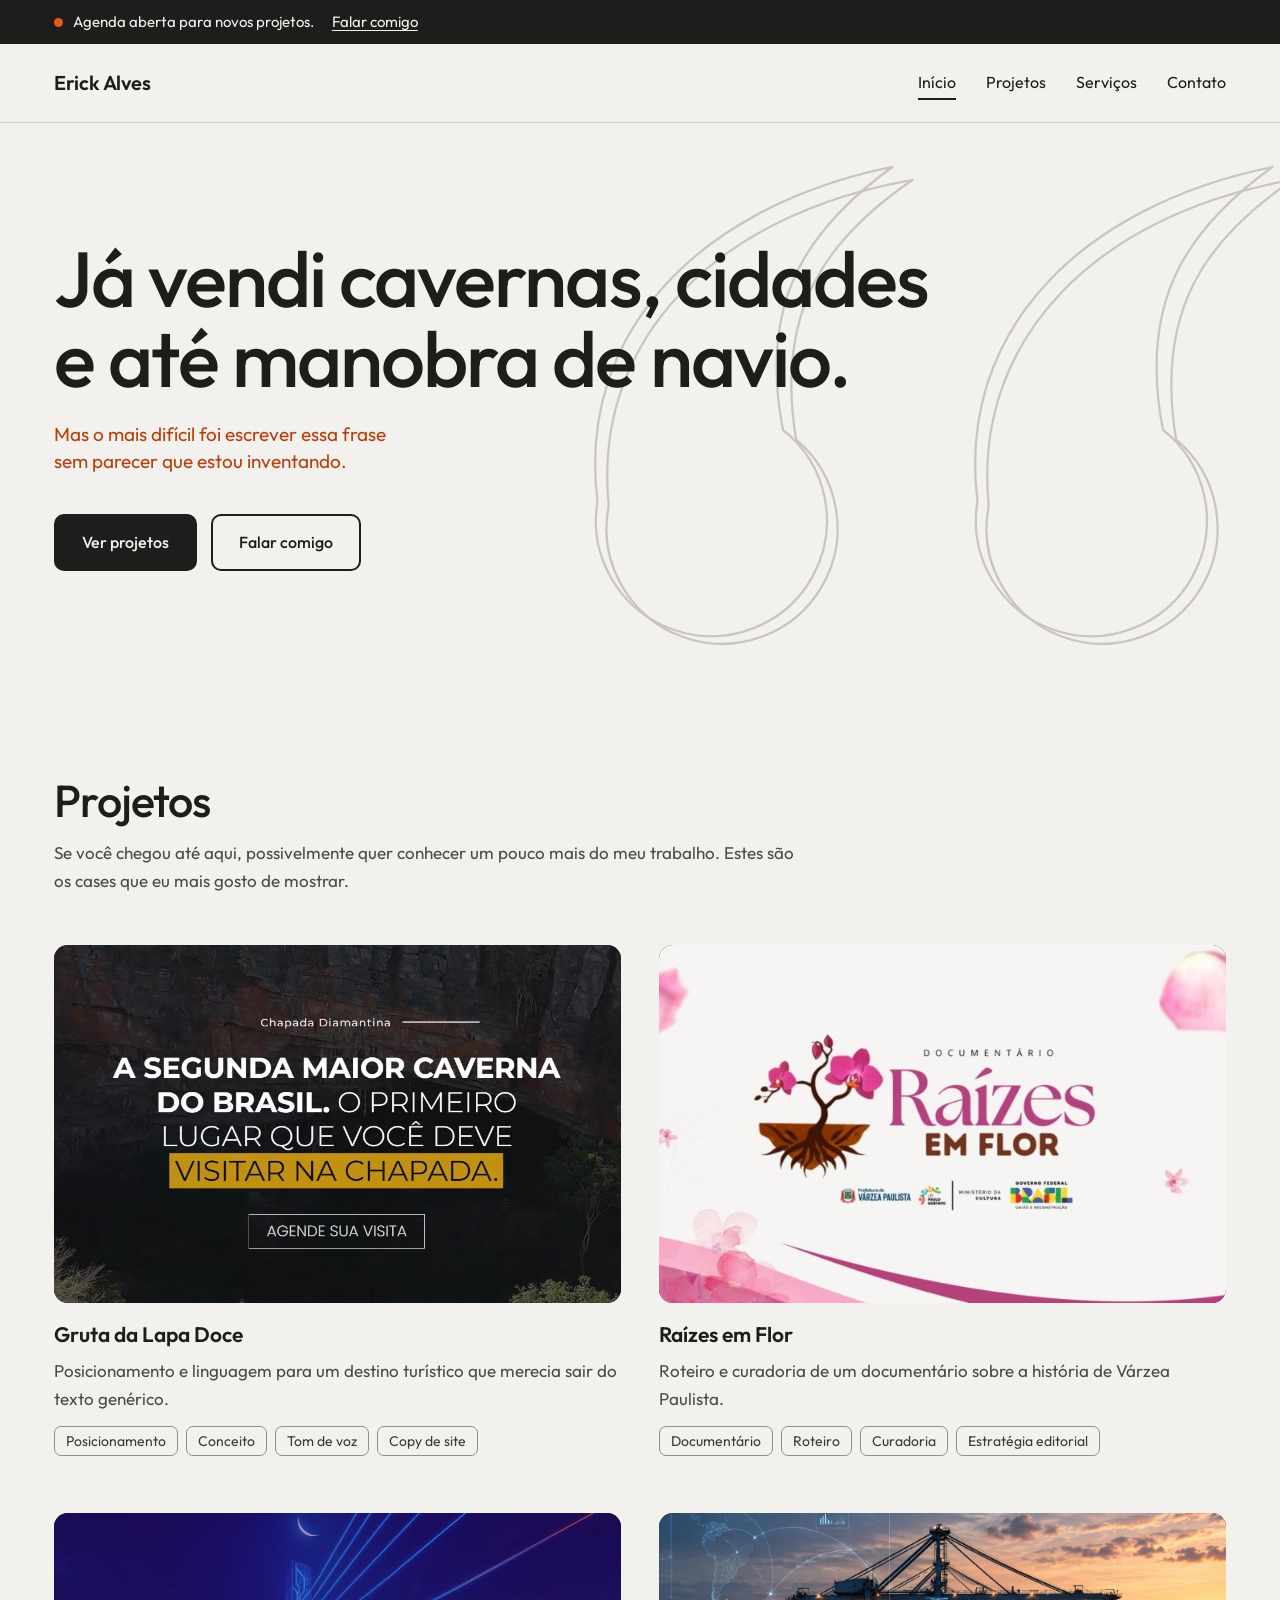
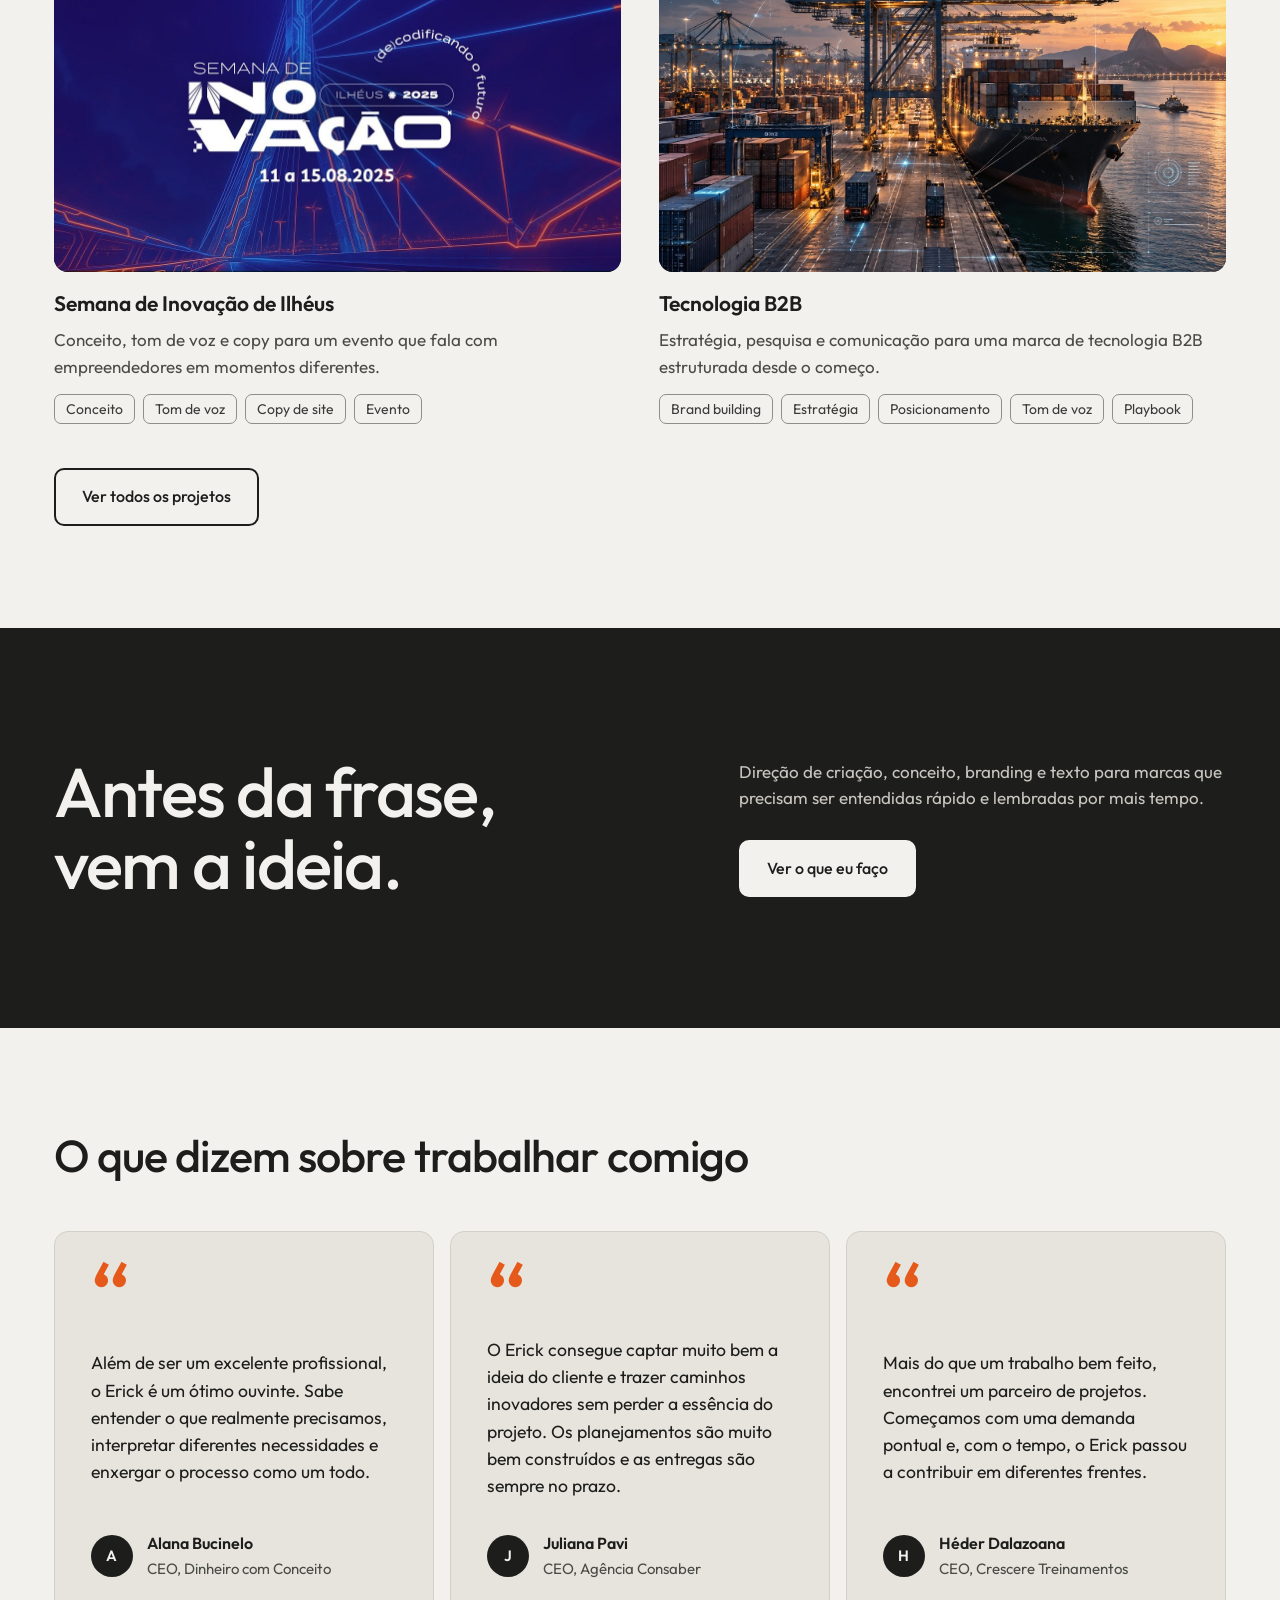
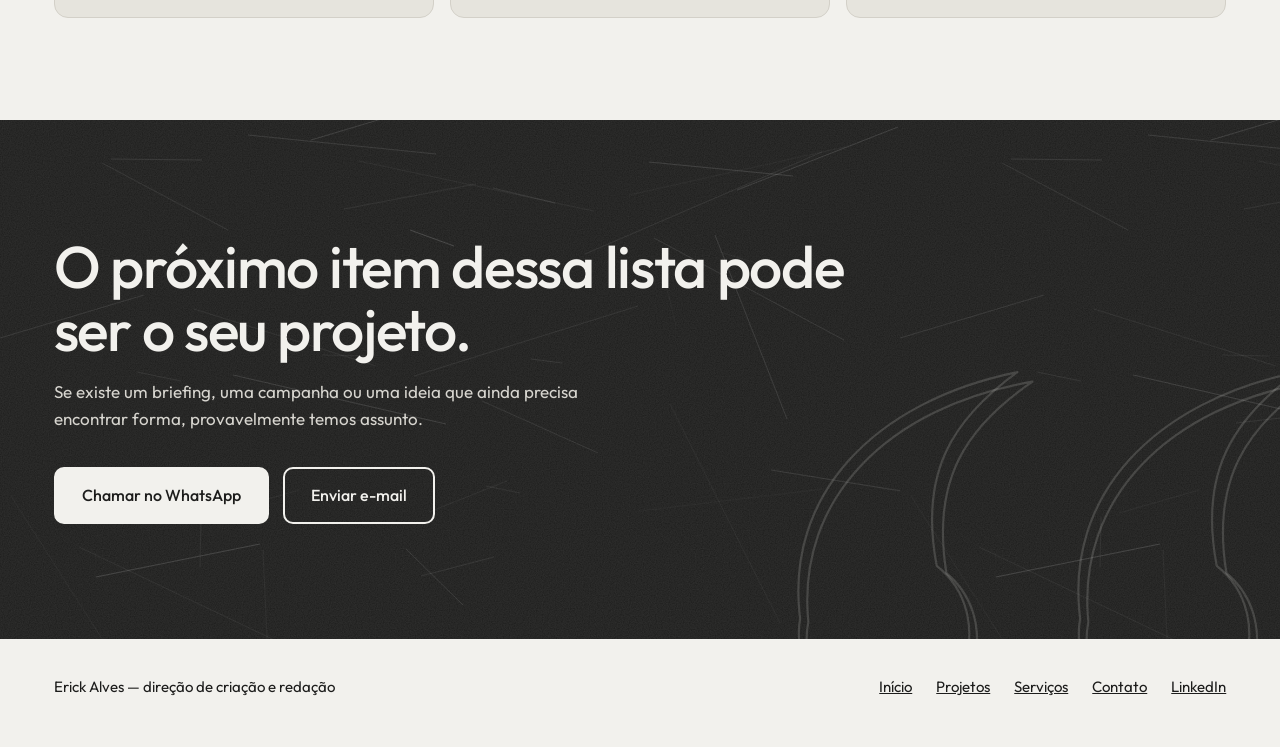
==== commit 59ac696a: "Novo site: home, projetos, serviços e contato" ====
--- a/index.html
+++ b/index.html
@@ -1,44 +1,140 @@
-<!doctype html><html lang="pt-BR"><head><meta charset="utf-8" /><meta name="viewport" content="width=device-width, initial-scale=1" /><meta name="theme-color" content="#071426" /><meta name="description" content="Erick Alves — Diretor de Criação + Redator. Estratégia, conceito e campanhas." /><link rel="icon" href="/favicon.ico" sizes="any"><title>Erick Alves — Direção de Criação + Redação</title><link rel="preconnect" href="https://fonts.googleapis.com"><link rel="preconnect" href="https://fonts.gstatic.com" crossorigin><link href="https://fonts.googleapis.com/css2?family=Familjen+Grotesk:ital,wght@0,400..700;1,400..700&family=IBM+Plex+Mono:wght@400;500&display=swap" rel="stylesheet"><link rel="stylesheet" href="./styles.css" /></head><body><div class="grain" aria-hidden="true"></div><div class="progress" aria-hidden="true"><span></span></div><header class="site-header"><a class="brand" href="#top" aria-label="Voltar ao topo"><span class="brand-mark"></span><span>ERICK ALVES</span></a><nav class="nav" aria-label="Navegação principal"><a href="#pensamento">Como penso</a><a href="#portfolio">Portfólio</a><a href="#trajetoria">Trajetória</a><a href="#contato">Contato</a></nav></header><main id="top"><section class="hero hero-concept" data-hero-mode="ideias">
-  <div class="hero-grid" aria-hidden="true"></div>
-  <div class="hero-glow" aria-hidden="true"></div>
-
-  <div class="hero-scenes" aria-hidden="true">
-    <div class="hero-scene scene-cavernas">
-      <i class="contour c1"></i><i class="contour c2"></i><i class="contour c3"></i><i class="contour c4"></i><i class="contour c5"></i>
-    </div>
-    <div class="hero-scene scene-cidades">
-      <i class="city-axis city-axis-a"></i><i class="city-axis city-axis-b"></i>
-      <i class="city-block city-block-a"></i><i class="city-block city-block-b"></i><i class="city-block city-block-c"></i><i class="city-block city-block-d"></i>
-    </div>
-    <div class="hero-scene scene-tecnologia">
-      <i class="tech-line tech-line-a"></i><i class="tech-line tech-line-b"></i><i class="tech-line tech-line-c"></i>
-      <i class="tech-node tech-node-a"></i><i class="tech-node tech-node-b"></i><i class="tech-node tech-node-c"></i><i class="tech-node tech-node-d"></i>
-    </div>
-    <div class="hero-scene scene-politica">
-      <i class="poster poster-a"></i><i class="poster poster-b"></i><i class="poster poster-c"></i>
-      <i class="politic-line politic-line-a"></i><i class="politic-line politic-line-b"></i>
-    </div>
-    <div class="hero-scene scene-ideias">
-      <i class="idea-ring idea-ring-a"></i><i class="idea-ring idea-ring-b"></i><i class="idea-ring idea-ring-c"></i>
-      <i class="idea-core"></i>
+<!DOCTYPE html>
+<html lang="pt-BR">
+<head>
+<meta charset="utf-8">
+<meta name="viewport" content="width=device-width, initial-scale=1">
+<title>Erick Alves — Direção de criação e redação</title>
+<meta name="description" content="Diretor de criação e redator. Estratégia, conceito e texto para transformar briefing em comunicação que faz sentido.">
+<meta name="theme-color" content="#F2F1ED">
+<link rel="icon" href="data:image/svg+xml,%3Csvg xmlns='http://www.w3.org/2000/svg' viewBox='0 0 32 32'%3E%3Crect width='32' height='32' rx='6' fill='%231D1D1C'/%3E%3Ccircle cx='16' cy='16' r='6' fill='%23E5591A'/%3E%3C/svg%3E">
+<link rel="preconnect" href="https://fonts.googleapis.com">
+<link rel="preconnect" href="https://fonts.gstatic.com" crossorigin>
+<link href="https://fonts.googleapis.com/css2?family=Outfit:wght@400;500;600&display=swap" rel="stylesheet">
+<link rel="stylesheet" href="assets/css/textura.css">
+<link rel="icon" href="favicon.ico">
+<link rel="stylesheet" href="assets/css/style.css?v=13">
+</head>
+<body>
+<svg width="0" height="0" style="position:absolute" aria-hidden="true" focusable="false"><defs><symbol id="aspas" viewBox="0 0 500 340"><g fill="none" stroke="currentColor" stroke-width="2.2" stroke-linecap="round" stroke-linejoin="round"><g transform="translate(0 0)"><path vector-effect="non-scaling-stroke" d="M 26 238 C 12 128 92 44 220 18 C 162 60 132 108 148 191 A 76 76 0 1 1 26 238 Z "/></g><g transform="translate(7 5) rotate(1.6 100 250)"><path vector-effect="non-scaling-stroke" d="M 26 238 C 12 128 92 44 220 18 C 162 60 132 108 148 191 A 76 76 0 1 1 26 238 Z "/></g><g transform="translate(250 0)"><path vector-effect="non-scaling-stroke" d="M 26 238 C 12 128 92 44 220 18 C 162 60 132 108 148 191 A 76 76 0 1 1 26 238 Z "/></g><g transform="translate(257 5) rotate(1.6 100 250)"><path vector-effect="non-scaling-stroke" d="M 26 238 C 12 128 92 44 220 18 C 162 60 132 108 148 191 A 76 76 0 1 1 26 238 Z "/></g></g></symbol></defs></svg><a class="pular" href="#conteudo">Ir para o conteúdo</a>
+<div class="agenda" id="agenda" data-estado="aberta" hidden>
+  <div class="wrap agenda-in">
+    <span class="agenda-msg"><span class="agenda-ponto" aria-hidden="true"></span><span class="agenda-texto">Agenda aberta para novos projetos.</span></span>
+    <a href="contato.html">Falar comigo</a>
+  </div>
+</div>
+<header class="topo">
+  <div class="wrap topo-in">
+    <a class="marca" href="index.html">Erick Alves</a>
+    <nav class="menu" aria-label="Principal">
+      <a href="index.html" aria-current="page">Início</a>
+      <a href="projetos.html">Projetos</a>
+      <a href="servicos.html">Serviços</a>
+      <a href="contato.html">Contato</a>
+    </nav>
+  </div>
+</header>
+<main id="conteudo">
+<section class="abertura" aria-labelledby="h1">
+  <svg class="abertura-arte" viewBox="0 0 500 340" aria-hidden="true" focusable="false"><g transform="translate(0 0)"><path class="tr" pathLength="1" d="M 26 238 C 12 128 92 44 220 18 C 162 60 132 108 148 191 A 76 76 0 1 1 26 238 Z "/></g><g transform="translate(250 0)"><path class="tr" pathLength="1" d="M 26 238 C 12 128 92 44 220 18 C 162 60 132 108 148 191 A 76 76 0 1 1 26 238 Z "/></g><g transform="translate(7 5) rotate(1.6 100 250)"><path class="tr" pathLength="1" d="M 26 238 C 12 128 92 44 220 18 C 162 60 132 108 148 191 A 76 76 0 1 1 26 238 Z "/></g><g transform="translate(257 5) rotate(1.6 100 250)"><path class="tr" pathLength="1" d="M 26 238 C 12 128 92 44 220 18 C 162 60 132 108 148 191 A 76 76 0 1 1 26 238 Z "/></g></svg>
+  <div class="wrap abertura-txt">
+    <h1 id="h1">Já vendi <span class="termo">cavernas</span>, <span class="termo">cidades</span> e até <span class="termo">manobra de navio</span>.</h1>
+    <p class="complemento"><span class="linha">Mas o mais difícil foi escrever essa frase</span> <span class="linha">sem parecer que estou inventando.</span></p>
+    <div class="btn-linha">
+      <a class="btn" href="projetos.html">Ver projetos</a>
+      <a class="btn btn--vazado" href="contato.html">Falar comigo</a>
     </div>
   </div>
+</section>
 
-  <div class="hero-top reveal">
-    <span>Diretor de Criação</span><i></i><span>Redator</span>
-    
+<section class="secao" aria-labelledby="proj-t">
+  <div class="wrap">
+    <div class="secao-cab">
+      <h2 id="proj-t">Projetos</h2>
+      <p>Se você chegou até aqui, possivelmente quer conhecer um pouco mais do meu trabalho. Estes são os cases que eu mais gosto de mostrar.</p>
+    </div>
+    <ul class="grade-proj">
+      <li data-cat="marca"><a class="proj" href="projeto-gruta-da-lapa-doce.html">
+  <div class="painel painel--foto painel--gruta"><img src="assets/img/gruta.jpg" alt="Página da Gruta da Lapa Doce, na Chapada Diamantina" loading="lazy" decoding="async"></div>
+  <div class="proj-info">
+    <h3>Gruta da Lapa Doce</h3>
+    <p>Posicionamento e linguagem para um destino turístico que merecia sair do texto genérico.</p>
+    <ul class="etiquetas"><li>Posicionamento</li><li>Conceito</li><li>Tom de voz</li><li>Copy de site</li></ul>
   </div>
+</a></li><li data-cat="conteudo"><a class="proj" href="projeto-raizes-em-flor.html">
+  <div class="painel painel--foto painel--raizes"><img src="assets/img/raizes.jpg" alt="Cartaz do documentário Raízes em Flor" loading="lazy" decoding="async"></div>
+  <div class="proj-info">
+    <h3>Raízes em Flor</h3>
+    <p>Roteiro e curadoria de um documentário sobre a história de Várzea Paulista.</p>
+    <ul class="etiquetas"><li>Documentário</li><li>Roteiro</li><li>Curadoria</li><li>Estratégia editorial</li></ul>
+  </div>
+</a></li><li data-cat="marca campanha"><a class="proj" href="projeto-semana-de-inovacao-de-ilheus.html">
+  <div class="painel painel--foto painel--ilheus"><img src="assets/img/ilheus.jpg" alt="Identidade da Semana de Inovação de Ilhéus 2025" loading="lazy" decoding="async"></div>
+  <div class="proj-info">
+    <h3>Semana de Inovação de Ilhéus</h3>
+    <p>Conceito, tom de voz e copy para um evento que fala com empreendedores em momentos diferentes.</p>
+    <ul class="etiquetas"><li>Conceito</li><li>Tom de voz</li><li>Copy de site</li><li>Evento</li></ul>
+  </div>
+</a></li><li data-cat="marca"><a class="proj" href="projeto-marca-de-tecnologia-b2b.html">
+  <div class="painel painel--foto painel--veritek"><img src="assets/img/veritek.jpg" alt="Terminal portuário ao entardecer, com camadas de dados sobre a imagem" loading="lazy" decoding="async"></div>
+  <div class="proj-info">
+    <h3>Tecnologia B2B</h3>
+    <p>Estratégia, pesquisa e comunicação para uma marca de tecnologia B2B estruturada desde o começo.</p>
+    <ul class="etiquetas"><li>Brand building</li><li>Estratégia</li><li>Posicionamento</li><li>Tom de voz</li><li>Playbook</li></ul>
+  </div>
+</a></li>
+    </ul>
+    <a class="mais btn btn--vazado" style="margin-top:44px" href="projetos.html">Ver todos os projetos</a>
+  </div>
+</section>
 
-  <h1 class="hero-title hero-title-concept" aria-label="Já vendi cavernas, cidades, tecnologia, política e ideias que ainda nem existiam.">
-    <span class="hero-line" data-speed="0.035">Já vendi <button class="hero-trigger" type="button" data-mode="cavernas">cavernas</button>,</span>
-    <span class="hero-line muted" data-speed="0.055"><button class="hero-trigger" type="button" data-mode="cidades">cidades</button>, <button class="hero-trigger" type="button" data-mode="tecnologia">tecnologia</button>,</span>
-    <span class="hero-line" data-speed="0.045"><button class="hero-trigger" type="button" data-mode="politica">política</button> e <button class="hero-trigger" type="button" data-mode="ideias">ideias</button> que</span>
-    <span class="hero-line gold" data-speed="0.065">ainda nem existiam.</span>
-  </h1>
+<section class="secao secao-serv" aria-labelledby="pensa-t">
+  <div class="wrap serv-chamada">
+    <h2 id="pensa-t">Antes da frase, vem a ideia.</h2>
+    <div class="serv-lado">
+      <p>Direção de criação, conceito, branding e texto para marcas que precisam ser entendidas rápido e lembradas por mais tempo.</p>
+      <a class="btn" href="servicos.html">Ver o que eu faço</a>
+    </div>
+  </div>
+</section>
 
-  <div class="hero-footer hero-footer-concept">
-    <p class="hero-copy reveal">O produto muda. O trabalho continua o mesmo:<strong style="display:inline-block;padding-left:.28em;">encontrar o que vale a pena dizer.</strong></p>
+<section class="secao" aria-labelledby="dep-t">
+  <div class="wrap">
+    <div class="secao-cab"><h2 id="dep-t">O que dizem sobre trabalhar comigo</h2></div>
+    <div class="depoimentos">
+      <figure class="dep-card"><span class="dep-aspas" aria-hidden="true">“</span><blockquote><p>Além de ser um excelente profissional, o Erick é um ótimo ouvinte. Sabe entender o que realmente precisamos, interpretar diferentes necessidades e enxergar o processo como um todo.</p></blockquote><figcaption><span class="dep-ini" aria-hidden="true">A</span><span><strong>Alana Bucinelo</strong>CEO, Dinheiro com Conceito</span></figcaption></figure><figure class="dep-card"><span class="dep-aspas" aria-hidden="true">“</span><blockquote><p>O Erick consegue captar muito bem a ideia do cliente e trazer caminhos inovadores sem perder a essência do projeto. Os planejamentos são muito bem construídos e as entregas são sempre no prazo.</p></blockquote><figcaption><span class="dep-ini" aria-hidden="true">J</span><span><strong>Juliana Pavi</strong>CEO, Agência Consaber</span></figcaption></figure><figure class="dep-card"><span class="dep-aspas" aria-hidden="true">“</span><blockquote><p>Mais do que um trabalho bem feito, encontrei um parceiro de projetos. Começamos com uma demanda pontual e, com o tempo, o Erick passou a contribuir em diferentes frentes.</p></blockquote><figcaption><span class="dep-ini" aria-hidden="true">H</span><span><strong>Héder Dalazoana</strong>CEO, Crescere Treinamentos</span></figcaption></figure>
+    </div>
+  </div>
+</section>
 
-    
+<section class="fecho texturado" aria-labelledby="fecho-t">
+  <svg class="fecho-arte" viewBox="0 0 500 340" aria-hidden="true" focusable="false"><use href="#aspas"/></svg>
+  <canvas class="giz" aria-hidden="true"></canvas>
+  <div class="wrap fecho-in">
+    <h2 id="fecho-t">O próximo item dessa lista pode ser o seu projeto.</h2>
+    <p>Se existe um briefing, uma campanha ou uma ideia que ainda precisa encontrar forma, provavelmente temos assunto.</p>
+    <div class="btn-linha">
+      <a class="btn" href="https://wa.me/5511947955115" target="_blank" rel="noopener">Chamar no WhatsApp</a>
+      <a class="btn btn--vazado" href="mailto:erickalves.copy@gmail.com">Enviar e-mail</a>
+    </div>
   </div>
-</section><section class="thinking" id="pensamento"><div class="section-index">01 / O trabalho</div><div class="thinking-intro"><p class="overline reveal">Nem sempre o problema é o texto.</p><h2 class="reveal">Eu escrevo.<br><span>Mas essa costuma ser a última parte.</span></h2></div><div class="thinking-story"><div class="thinking-copy"><p class="thinking-lead">Antes de uma headline funcionar, alguma coisa precisa estar clara.</p><p class="thinking-caption">Eu entro antes da peça. Antes do “vamos postar”. Antes de alguém abrir o arquivo e começar a preencher espaço.</p></div><div class="word-stage" aria-label="Estratégia, tensão, conceito, campanha e texto"><div class="word active" data-step="0"><span class="word-num">01</span><span class="word-main">ESTRATÉGIA</span><span class="word-sub">O que precisa mudar?</span></div><div class="word" data-step="1"><span class="word-num">02</span><span class="word-main">TENSÃO</span><span class="word-sub">Onde está a verdade que vale explorar?</span></div><div class="word" data-step="2"><span class="word-num">03</span><span class="word-main">CONCEITO</span><span class="word-sub">Qual ideia organiza tudo?</span></div><div class="word" data-step="3"><span class="word-num">04</span><span class="word-main">CAMPANHA</span><span class="word-sub">Como essa ideia continua boa depois da primeira peça?</span></div><div class="word" data-step="4"><span class="word-num">05</span><span class="word-main">TEXTO</span><span class="word-sub">Agora cada palavra precisa merecer estar ali.</span></div></div></div></section><section class="problems"><div class="section-index">02 / Onde eu gero valor</div><div class="problems-intro"><h2 class="reveal problem-headline"><span class="problem-line">Tem briefing que</span><span class="problem-line">chega pedindo texto</span><span class="problem-line">e precisa de</span><span class="problem-line gold-line">uma ideia.</span></h2><p class="reveal">É nessa diferença que meu trabalho costuma acontecer.</p></div><div class="problem-list"><article class="problem-row reveal"><span class="problem-number">01</span><h3>Existe produto, mas não existe uma ideia.</h3><p>Encontro o eixo que transforma atributo em argumento e argumento em campanha.</p></article><article class="problem-row reveal"><span class="problem-number">02</span><h3>Existe campanha, mas não existe um conceito.</h3><p>Organizo as peças em torno de uma ideia central que dá coerência, memória e direção.</p></article><article class="problem-row reveal"><span class="problem-number">03</span><h3>Está tudo correto, mas ninguém sente nada.</h3><p>Reescrevo a lógica antes de reescrever a frase. Clareza primeiro. Personalidade depois. Impacto como consequência.</p></article><article class="problem-row reveal"><span class="problem-number">04</span><h3>Todo mundo entendeu o briefing, mas ninguém sabe o que fazer com ele.</h3><p>Transformo estratégia em território criativo e território criativo em execução.</p></article></div></section><section class="ticker" aria-hidden="true"><div class="ticker-track"><span>BRIEFING</span><b>→</b><span>PROBLEMA</span><b>→</b><span>TENSÃO</span><b>→</b><span>IDEIA</span><b>→</b><span>CAMPANHA</span><b>→</b><span>BRIEFING</span><b>→</b><span>PROBLEMA</span><b>→</b><span>TENSÃO</span><b>→</b><span>IDEIA</span><b>→</b><span>CAMPANHA</span><b>→</b></div></section><section class="portfolio-section" id="portfolio"><div class="section-index">03 / O trabalho completo</div><div class="portfolio-intro"><p class="overline reveal">O site apresenta o raciocínio.</p><h2 class="reveal">Agora,<br><span>as provas.</span></h2><p class="portfolio-copy reveal">Cases, campanhas, roteiros, landing pages, branding, conteúdo e processos completos.</p></div><a class="portfolio-portal portfolio-link magnetic-wide" href="https://time-snowplow-615.notion.site/Portf-lio-Erick-Alves-0e87d80023174bc68a1fcdb36ba6da2e" target="_blank" rel="noreferrer"><span class="portal-label">ABRIR</span><strong>PORTFÓLIO</strong><span class="portal-arrow">↗</span></a><p class="portfolio-note">Notion / Erick Alves ↗</p></section><section class="about" id="trajetoria"><div class="section-index">04 / Trajetória</div><div class="about-hero"><p class="overline reveal">Onde eu prefiro estar</p><h2 class="about-title">Eu gosto<br><span>da parte difícil.</span></h2></div><div class="about-grid"><div class="about-support reveal"><p>Aquela em que ainda existe um briefing, uma tela em branco e quinze possibilidades ruins antes da boa aparecer.</p></div><div class="about-detail reveal"><p>Minha trajetória passa por conteúdo, campanhas, branding, política, tecnologia, turismo e comunicação institucional. Dentro de agências, ao lado de times e diretamente com clientes.</p><p>Hoje atuo entre direção de criação e redação: pensando o problema, construindo o conceito, dirigindo a linguagem e escrevendo quando a ideia já sabe para onde quer ir.</p></div></div></section><section class="principle"><div class="principle-outline" aria-hidden="true">IDEIA</div><div class="principle-content"><span class="section-index">05 / Princípio</span><blockquote class="reveal">Se a campanha precisa de três parágrafos para explicar a ideia, talvez ainda não exista uma ideia.</blockquote><p class="reveal">Eu procuro o ponto em que estratégia e linguagem deixam de competir entre si e começam a parecer a mesma coisa.</p></div></section><section class="contact" id="contato"><div class="contact-inner"><span class="section-index">06 / Contato</span><div class="contact-copy"><p class="contact-lead reveal">Tem um briefing que ainda não virou ideia?</p><h2 class="reveal">Provavelmente<br><span>temos assunto.</span></h2></div><div class="contact-actions reveal"><a class="contact-button magnetic" href="https://wa.me/5511947955115" target="_blank" rel="noopener noreferrer"><span>Falar comigo</span><span class="arrow">↗</span></a><a class="small-link portfolio-link" href="https://time-snowplow-615.notion.site/Portf-lio-Erick-Alves-0e87d80023174bc68a1fcdb36ba6da2e" target="_blank" rel="noreferrer">Ir direto para o portfólio <span>↗</span></a></div></div><footer class="footer"><span>Erick Alves © <span id="year"></span></span><span>Direção de Criação + Redação</span><a href="#top">Voltar ao topo ↑</a></footer></section></main><div class="cursor" aria-hidden="true"></div><script src="./script.js"></script></body></html>+</section>
+
+</main>
+<footer class="rodape">
+  <div class="wrap rodape-in">
+    <p>Erick Alves — direção de criação e redação</p>
+    <ul>
+      <li><a href="index.html">Início</a></li>
+      <li><a href="projetos.html">Projetos</a></li>
+      <li><a href="servicos.html">Serviços</a></li>
+      <li><a href="contato.html">Contato</a></li>
+      <li><a href="https://www.linkedin.com/in/eacopy/" target="_blank" rel="noopener">LinkedIn</a></li>
+    </ul>
+  </div>
+</footer>
+<div class="cursor-chip" aria-hidden="true">Ver projeto</div>
+<script src="assets/js/config.js"></script>
+<script src="assets/js/site.js"></script>
+<script src="assets/js/interacoes.js"></script>
+</body>
+</html>
--- a/assets/css/textura.css
+++ b/assets/css/textura.css
@@ -0,0 +1,4 @@
+:root{
+  --textura-ruido:url("data:image/svg+xml,%3Csvg xmlns='http://www.w3.org/2000/svg' width='300' height='300'%3E%3Cfilter id='n'%3E%3CfeTurbulence type='fractalNoise' baseFrequency='.85' numOctaves='2' stitchTiles='stitch'/%3E%3CfeColorMatrix values='0 0 0 0 1 0 0 0 0 1 0 0 0 0 1 0 0 0 .09 0'/%3E%3C/filter%3E%3Crect width='100%' height='100%' filter='url%28%23n%29'/%3E%3C/svg%3E");
+  --textura-riscos:url("data:image/svg+xml,%3Csvg xmlns='http://www.w3.org/2000/svg' width='900' height='600'%3E%3Cline x1='463' y1='573' x2='599' y2='624' stroke='white' stroke-opacity='0.11' stroke-width='1'/%3E%3Cline x1='194' y1='189' x2='376' y2='246' stroke='white' stroke-opacity='0.12' stroke-width='0.5'/%3E%3Cline x1='96' y1='457' x2='260' y2='424' stroke='white' stroke-opacity='0.14' stroke-width='1'/%3E%3Cline x1='649' y1='42' x2='793' y2='56' stroke='white' stroke-opacity='0.12' stroke-width='1'/%3E%3Cline x1='665' y1='161' x2='676' y2='206' stroke='white' stroke-opacity='0.06' stroke-width='0.5'/%3E%3Cline x1='900' y1='247' x2='1012' y2='258' stroke='white' stroke-opacity='0.10' stroke-width='0.5'/%3E%3Cline x1='531' y1='239' x2='562' y2='243' stroke='white' stroke-opacity='0.12' stroke-width='0.7'/%3E%3Cline x1='670' y1='284' x2='780' y2='503' stroke='white' stroke-opacity='0.06' stroke-width='0.7'/%3E%3Cline x1='322' y1='235' x2='369' y2='236' stroke='white' stroke-opacity='0.11' stroke-width='0.5'/%3E%3Cline x1='410' y1='110' x2='454' y2='126' stroke='white' stroke-opacity='0.16' stroke-width='1'/%3E%3Cline x1='0' y1='218' x2='144' y2='175' stroke='white' stroke-opacity='0.09' stroke-width='1'/%3E%3Cline x1='406' y1='429' x2='463' y2='485' stroke='white' stroke-opacity='0.14' stroke-width='0.7'/%3E%3Cline x1='344' y1='89' x2='476' y2='64' stroke='white' stroke-opacity='0.13' stroke-width='0.5'/%3E%3Cline x1='137' y1='252' x2='181' y2='261' stroke='white' stroke-opacity='0.10' stroke-width='0.7'/%3E%3Cline x1='181' y1='572' x2='230' y2='633' stroke='white' stroke-opacity='0.16' stroke-width='0.5'/%3E%3Cline x1='429' y1='392' x2='507' y2='361' stroke='white' stroke-opacity='0.05' stroke-width='1'/%3E%3Cline x1='311' y1='20' x2='549' y2='-51' stroke='white' stroke-opacity='0.12' stroke-width='1'/%3E%3Cline x1='102' y1='43' x2='228' y2='110' stroke='white' stroke-opacity='0.08' stroke-width='1'/%3E%3Cline x1='336' y1='303' x2='389' y2='297' stroke='white' stroke-opacity='0.07' stroke-width='1'/%3E%3Cline x1='248' y1='15' x2='436' y2='34' stroke='white' stroke-opacity='0.10' stroke-width='1'/%3E%3Cline x1='495' y1='588' x2='566' y2='561' stroke='white' stroke-opacity='0.12' stroke-width='0.7'/%3E%3Cline x1='233' y1='255' x2='446' y2='304' stroke='white' stroke-opacity='0.12' stroke-width='1'/%3E%3Cline x1='201' y1='397' x2='200' y2='447' stroke='white' stroke-opacity='0.10' stroke-width='0.5'/%3E%3Cline x1='111' y1='39' x2='202' y2='40' stroke='white' stroke-opacity='0.13' stroke-width='0.7'/%3E%3Cline x1='263' y1='430' x2='270' y2='585' stroke='white' stroke-opacity='0.08' stroke-width='0.5'/%3E%3Cline x1='737' y1='70' x2='898' y2='7' stroke='white' stroke-opacity='0.12' stroke-width='1'/%3E%3Cline x1='629' y1='75' x2='845' y2='27' stroke='white' stroke-opacity='0.05' stroke-width='0.7'/%3E%3Cline x1='421' y1='456' x2='494' y2='437' stroke='white' stroke-opacity='0.08' stroke-width='1'/%3E%3Cline x1='585' y1='134' x2='822' y2='32' stroke='white' stroke-opacity='0.10' stroke-width='0.7'/%3E%3Cline x1='672' y1='534' x2='852' y2='549' stroke='white' stroke-opacity='0.05' stroke-width='0.5'/%3E%3Cline x1='486' y1='366' x2='520' y2='373' stroke='white' stroke-opacity='0.12' stroke-width='0.5'/%3E%3Cline x1='493' y1='68' x2='555' y2='83' stroke='white' stroke-opacity='0.16' stroke-width='0.5'/%3E%3Cline x1='463' y1='559' x2='721' y2='525' stroke='white' stroke-opacity='0.15' stroke-width='1'/%3E%3Cline x1='720' y1='132' x2='835' y2='167' stroke='white' stroke-opacity='0.06' stroke-width='0.7'/%3E%3Cline x1='79' y1='427' x2='306' y2='535' stroke='white' stroke-opacity='0.10' stroke-width='0.5'/%3E%3Cline x1='639' y1='391' x2='823' y2='369' stroke='white' stroke-opacity='0.06' stroke-width='0.5'/%3E%3Cline x1='654' y1='118' x2='844' y2='220' stroke='white' stroke-opacity='0.09' stroke-width='1'/%3E%3Cline x1='710' y1='594' x2='954' y2='584' stroke='white' stroke-opacity='0.11' stroke-width='1'/%3E%3Cline x1='768' y1='526' x2='807' y2='561' stroke='white' stroke-opacity='0.10' stroke-width='0.5'/%3E%3Cline x1='715' y1='115' x2='787' y2='299' stroke='white' stroke-opacity='0.15' stroke-width='0.7'/%3E%3Cline x1='11' y1='376' x2='111' y2='533' stroke='white' stroke-opacity='0.07' stroke-width='0.5'/%3E%3Cline x1='771' y1='350' x2='926' y2='375' stroke='white' stroke-opacity='0.15' stroke-width='0.7'/%3E%3Cline x1='414' y1='256' x2='638' y2='186' stroke='white' stroke-opacity='0.14' stroke-width='0.5'/%3E%3Cline x1='219' y1='393' x2='299' y2='370' stroke='white' stroke-opacity='0.06' stroke-width='0.7'/%3E%3Cline x1='359' y1='41' x2='594' y2='91' stroke='white' stroke-opacity='0.07' stroke-width='0.7'/%3E%3Cline x1='482' y1='281' x2='598' y2='333' stroke='white' stroke-opacity='0.12' stroke-width='0.7'/%3E%3C/svg%3E");
+}
--- a/assets/css/style.css
+++ b/assets/css/style.css
@@ -0,0 +1,574 @@
+/* ==========================================================
+   Erick Alves — direção de criação e redação
+   Off-white como base. Carvão e laranja vêm da capa do LinkedIn.
+   ========================================================== */
+
+:root {
+  --papel: #F2F1ED;
+  --papel-2: #E6E4DD;
+  --carvao: #1D1D1C;
+  --giz: #8F8E89;
+  --traco: #C9C6BF;
+  --linha: #D3D0C8;
+  --laranja: #E5591A;
+  --laranja-texto: #B93E0B;
+
+  --raio: 10px;
+  --raio-g: 14px;
+  --pad: clamp(20px, 4.2vw, 56px);
+  --max: 1240px;
+
+  --t-hero: clamp(2.45rem, 6.1vw, 5.6rem);
+  --t-h2: clamp(1.85rem, 3.5vw, 2.9rem);
+  --t-h3: 1.3125rem;
+  --t-corpo: 1.0625rem;
+  --t-peq: 0.9375rem;
+}
+
+*, *::before, *::after { box-sizing: border-box; }
+html { -webkit-text-size-adjust: 100%; scroll-behavior: smooth; }
+body {
+  margin: 0;
+  background: var(--papel);
+  color: var(--carvao);
+  font-family: "Outfit", system-ui, -apple-system, "Segoe UI", sans-serif;
+  font-size: var(--t-corpo);
+  line-height: 1.6;
+  font-weight: 400;
+  -webkit-font-smoothing: antialiased;
+}
+img, svg { display: block; max-width: 100%; }
+a { color: inherit; }
+h1, h2, h3, p, ul, ol, figure, blockquote { margin: 0; }
+ul, ol { padding: 0; list-style: none; }
+
+:focus-visible { outline: 3px solid var(--laranja); outline-offset: 3px; }
+
+.pular {
+  position: absolute; left: -9999px; top: 0;
+  background: var(--carvao); color: var(--papel); padding: 12px 16px; z-index: 100;
+}
+.pular:focus { left: 12px; top: 12px; }
+
+.wrap { width: 100%; max-width: calc(var(--max) + var(--pad) * 2); margin: 0 auto; padding: 0 var(--pad); }
+
+/* ---------- Agenda ---------- */
+.agenda {
+  background: var(--carvao);
+  color: var(--papel);
+  font-size: var(--t-peq);
+}
+.agenda[hidden] { display: none; }
+.agenda-in {
+  display: flex; flex-wrap: wrap; align-items: center; gap: 6px 18px;
+  padding-top: 10px; padding-bottom: 10px;
+}
+.agenda-ponto {
+  width: 9px; height: 9px; border-radius: 50%;
+  background: var(--laranja); flex: none;
+}
+.agenda[data-estado="fechada"] .agenda-ponto { background: var(--giz); }
+.agenda-msg { display: flex; align-items: center; gap: 10px; }
+.agenda a { color: var(--papel); text-underline-offset: 3px; }
+
+/* ---------- Cabeçalho ---------- */
+.topo { border-bottom: 1px solid var(--linha); }
+.topo-in {
+  display: flex; flex-wrap: wrap; align-items: center; justify-content: space-between;
+  gap: 10px 32px; padding-top: 22px; padding-bottom: 22px;
+}
+.marca {
+  font-weight: 600; font-size: 1.25rem; letter-spacing: -0.01em;
+  text-decoration: none;
+}
+.menu { display: flex; flex-wrap: wrap; gap: 6px 30px; }
+.menu a {
+  text-decoration: none; font-size: 1rem; padding: 4px 0;
+  background: linear-gradient(var(--carvao), var(--carvao)) 0 100% / 0 2px no-repeat;
+  transition: background-size .25s ease;
+}
+.menu a:hover, .menu a[aria-current="page"] { background-size: 100% 2px; }
+
+/* ---------- Botões ---------- */
+.btn {
+  display: inline-flex; align-items: center; justify-content: center;
+  font: inherit; font-weight: 500; font-size: 1rem;
+  padding: 14px 26px; border-radius: var(--raio);
+  border: 2px solid var(--carvao);
+  background: var(--carvao); color: var(--papel);
+  text-decoration: none; cursor: pointer;
+  transition: background-color .2s, color .2s, border-color .2s;
+}
+.btn:hover { background: var(--laranja); border-color: var(--laranja); color: var(--carvao); }
+.btn--vazado { background: transparent; color: var(--carvao); }
+.btn--vazado:hover { background: var(--carvao); border-color: var(--carvao); color: var(--papel); }
+.btn-linha { display: flex; flex-wrap: wrap; gap: 14px; }
+
+/* ---------- Abertura ---------- */
+.abertura { position: relative; overflow: hidden; }
+.abertura-arte {
+  position: absolute; right: -3%; top: 50%;
+  transform: translate(calc(var(--px, 0) * 1px), calc(-50% + var(--py, 0) * 1px));
+  transition: transform .5s cubic-bezier(.2,.7,.2,1);
+  width: min(62vw, 760px); height: auto; color: var(--traco);
+  pointer-events: none;
+}
+.abertura-arte .tr {
+  fill: none; stroke: currentColor; stroke-width: 1.5;
+  stroke-linecap: round; stroke-linejoin: round;
+  stroke-dasharray: 1; stroke-dashoffset: 1;
+  animation: desenhar 2.2s cubic-bezier(.5,.1,.2,1) forwards;
+}
+.abertura-arte .tr:nth-child(2) { animation-delay: .25s; }
+.abertura-arte .tr:nth-child(3) { animation-delay: .5s; }
+.abertura-arte .tr:nth-child(4) { animation-delay: .75s; }
+@keyframes desenhar { to { stroke-dashoffset: 0; } }
+
+.abertura-txt {
+  position: relative;
+  padding-top: clamp(56px, 9vw, 120px); padding-bottom: clamp(56px, 8vw, 104px);
+}
+.abertura h1 {
+  font-size: var(--t-hero); line-height: 1.03; font-weight: 500;
+  letter-spacing: -0.025em; max-width: 11.5em;
+}
+.abertura .complemento {
+  margin-top: 22px; max-width: 30em;
+  color: var(--laranja-texto); font-size: 1.1875rem; line-height: 1.45;
+}
+.abertura .complemento .linha { display: block; }
+.abertura .btn-linha { margin-top: 38px; }
+
+/* ---------- Seções ---------- */
+.secao { padding: clamp(56px, 8vw, 104px) 0; }
+.secao + .secao { padding-top: 0; }
+.secao-cab { display: grid; gap: 14px; margin-bottom: clamp(30px, 4vw, 52px); max-width: 44em; }
+.secao h2, .titulo-pag {
+  font-size: var(--t-h2); line-height: 1.1; font-weight: 500; letter-spacing: -0.02em;
+}
+.secao-cab p { color: #4a4a47; }
+.mais { display: inline-block; margin-top: 6px; font-weight: 500; }
+.passos + .mais { margin-top: 40px; }
+
+/* ---------- Painéis e cards de projeto ---------- */
+.grade-proj {
+  display: grid; grid-template-columns: repeat(2, minmax(0, 1fr));
+  gap: clamp(36px, 4.5vw, 64px) clamp(20px, 3vw, 40px);
+}
+.proj { display: block; text-decoration: none; }
+.painel {
+  position: relative; display: flex; flex-direction: column; justify-content: space-between;
+  min-height: clamp(250px, 28vw, 360px); padding: clamp(22px, 2.6vw, 34px);
+  border-radius: var(--raio-g); overflow: hidden;
+  background: var(--papel-2); color: var(--carvao);
+  transition: transform .35s ease;
+}
+.proj:hover .painel { transform: translateY(-4px); }
+.painel--carvao { background-color: var(--carvao); color: var(--papel); }
+.painel--laranja { background: var(--laranja); color: var(--carvao); }
+.painel .aspas { width: 64px; height: auto; opacity: .85; transform-origin: 20% 80%; transition: transform .45s cubic-bezier(.3,1.5,.5,1); }
+.proj:hover .painel .aspas, .proj:focus-visible .painel .aspas { transform: rotate(-9deg) scale(1.14); }
+.painel--carvao .aspas { color: var(--giz); }
+.painel--laranja .aspas { color: rgba(29,29,28,.55); }
+.painel .aspas { color: var(--giz); }
+.painel-frase {
+  font-size: clamp(1.4rem, 2.5vw, 2.1rem); line-height: 1.16; font-weight: 500;
+  letter-spacing: -0.015em; max-width: 17em; margin-top: 26px;
+}
+.proj-info { padding-top: 18px; }
+.proj-info h3 {
+  font-size: var(--t-h3); font-weight: 600; line-height: 1.25;
+  display: inline;
+  background: linear-gradient(var(--carvao), var(--carvao)) 0 100% / 0 2px no-repeat;
+  transition: background-size .25s ease;
+}
+.proj:hover .proj-info h3 { background-size: 100% 2px; }
+.proj-info p { margin-top: 8px; color: #4a4a47; max-width: 34em; }
+.etiquetas { display: flex; flex-wrap: wrap; gap: 8px; margin-top: 14px; }
+.etiquetas li {
+  font-size: .875rem; line-height: 1; padding: 7px 11px;
+  border: 1px solid var(--giz); border-radius: 7px; color: #3a3a38;
+}
+
+/* textura de giz no carvão */
+.texturado {
+  background-color: var(--carvao);
+  background-image: var(--textura-ruido), var(--textura-riscos);
+  background-size: 300px 300px, 900px 600px;
+}
+
+/* ---------- Passos (sequência real) ---------- */
+.passos { display: grid; grid-template-columns: repeat(5, minmax(0, 1fr)); gap: 0 clamp(16px, 2vw, 28px); counter-reset: passo; }
+.passos li { border-top: 2px solid var(--carvao); padding-top: 16px; counter-increment: passo; transition: border-color .25s, transform .25s; }
+.passos li:hover { border-top-color: var(--laranja); transform: translateY(-4px); }
+.passos li::before {
+  content: counter(passo); display: block; margin-bottom: 18px;
+  color: var(--laranja-texto); font-weight: 600; font-size: var(--t-peq);
+}
+.passos strong { display: block; font-size: var(--t-h3); font-weight: 600; margin-bottom: 6px; }
+.passos span { color: #4a4a47; font-size: var(--t-peq); line-height: 1.5; }
+
+/* ---------- Depoimentos ---------- */
+.depoimentos { display: grid; grid-template-columns: repeat(3, minmax(0, 1fr)); gap: 40px clamp(24px, 3vw, 44px); }
+.depoimentos blockquote { border-top: 1px solid var(--carvao); padding-top: 22px; }
+.depoimentos p { font-size: 1.125rem; line-height: 1.5; }
+.depoimentos footer { margin-top: 18px; font-size: var(--t-peq); color: #4a4a47; }
+.depoimentos footer strong { display: block; color: var(--carvao); font-weight: 600; }
+
+/* ---------- Bloco de contato escuro ---------- */
+.fecho { color: var(--papel); position: relative; overflow: hidden; }
+.fecho-arte {
+  position: absolute; right: -4%; bottom: -18%; width: min(48vw, 560px);
+  color: rgba(242,241,237,.16); pointer-events: none;
+}
+.fecho-in { position: relative; padding-top: clamp(64px, 9vw, 120px); padding-bottom: clamp(64px, 9vw, 120px); }
+.fecho h2 {
+  font-size: clamp(2rem, 4.6vw, 4rem); line-height: 1.06; font-weight: 500;
+  letter-spacing: -0.022em; max-width: 14em;
+}
+.fecho p { margin-top: 18px; max-width: 32em; color: #d7d5cf; }
+.fecho .btn-linha { margin-top: 34px; }
+.fecho .btn { background: var(--papel); border-color: var(--papel); color: var(--carvao); }
+.fecho .btn:hover { background: var(--laranja); border-color: var(--laranja); }
+.fecho .btn--vazado { background: transparent; color: var(--papel); }
+.fecho .btn--vazado:hover { background: var(--papel); color: var(--carvao); border-color: var(--papel); }
+
+/* ---------- Rodapé ---------- */
+.rodape { padding: 36px 0 48px; font-size: var(--t-peq); }
+.rodape-in { display: flex; flex-wrap: wrap; justify-content: space-between; gap: 14px 32px; }
+.rodape ul { display: flex; flex-wrap: wrap; gap: 6px 24px; }
+
+/* ---------- Páginas internas ---------- */
+.cab-pag { padding-top: clamp(48px, 7vw, 96px); padding-bottom: clamp(36px, 5vw, 64px); }
+.titulo-pag { font-size: clamp(2.3rem, 5.4vw, 4.6rem); line-height: 1.04; letter-spacing: -0.025em; }
+.cab-pag .intro { margin-top: 20px; max-width: 36em; font-size: 1.1875rem; color: #3f3f3c; }
+
+/* ---------- Página de projeto ---------- */
+.volta { display: inline-block; margin-bottom: 30px; font-size: var(--t-peq); }
+.caso-meta {
+  display: grid; grid-template-columns: repeat(3, minmax(0, 1fr)); gap: 24px;
+  margin-top: 36px; padding-top: 22px; border-top: 1px solid var(--carvao);
+}
+.caso-meta dt { font-size: .875rem; color: #55554f; }
+.caso-meta dd { margin: 4px 0 0; font-weight: 500; }
+.caso-capa .painel { min-height: clamp(300px, 38vw, 520px); }
+.caso-capa .painel-frase { font-size: clamp(1.8rem, 4vw, 3.4rem); max-width: 18em; }
+.caso-corpo { display: grid; grid-template-columns: minmax(0, 1fr) minmax(0, 2fr); gap: clamp(24px, 5vw, 80px); padding: clamp(40px, 6vw, 80px) 0; border-top: 1px solid var(--linha); }
+.caso-corpo h2 { font-size: var(--t-h3); font-weight: 600; line-height: 1.25; }
+.caso-corpo .texto { max-width: 38em; }
+.caso-corpo .texto p + p { margin-top: 1em; }
+.lista-trab li { padding: 12px 0; border-bottom: 1px solid var(--linha); }
+.lista-trab li:first-child { border-top: 1px solid var(--linha); }
+.linhas { display: grid; gap: 0; }
+.linhas blockquote {
+  font-size: clamp(1.35rem, 2.6vw, 2rem); line-height: 1.2; font-weight: 500; letter-spacing: -0.012em;
+  padding: 22px 0; border-bottom: 1px solid var(--linha); max-width: 24em;
+}
+.linhas blockquote:first-child { border-top: 1px solid var(--linha); }
+.numeros { display: grid; grid-template-columns: repeat(2, minmax(0, 1fr)); gap: 32px; }
+.numeros .n { font-size: clamp(2.2rem, 4.4vw, 3.8rem); font-weight: 500; line-height: 1; letter-spacing: -0.02em; }
+.numeros p { margin-top: 10px; color: #3f3f3c; font-size: var(--t-peq); }
+.aviso {
+  margin-top: 28px; padding: 14px 16px; border-left: 3px solid var(--laranja);
+  background: var(--papel-2); font-size: var(--t-peq); max-width: 38em;
+  border-radius: 0 var(--raio) var(--raio) 0;
+}
+.proximo { border-top: 1px solid var(--carvao); padding: 28px 0 0; display: flex; flex-wrap: wrap; justify-content: space-between; gap: 12px 24px; }
+.proximo a { font-size: clamp(1.3rem, 2.6vw, 2rem); font-weight: 500; letter-spacing: -0.015em; }
+
+/* ---------- Serviços ---------- */
+.servicos { display: grid; grid-template-columns: repeat(3, minmax(0, 1fr)); gap: 0; border-top: 1px solid var(--carvao); }
+.servicos li { padding: 28px clamp(16px, 2vw, 30px) 34px 0; border-bottom: 1px solid var(--linha); }
+.servicos h3 { font-size: var(--t-h3); font-weight: 600; line-height: 1.25; }
+.servicos p { margin-top: 10px; color: #3f3f3c; max-width: 24em; }
+.servicos .entrega { margin-top: 12px; font-size: var(--t-peq); color: #55554f; }
+.situacoes { display: grid; grid-template-columns: repeat(2, minmax(0, 1fr)); gap: 0 clamp(24px, 4vw, 64px); }
+.situacoes li { padding: 26px 0; border-top: 1px solid var(--carvao); }
+.situacoes h3 { font-size: 1.5rem; line-height: 1.2; font-weight: 500; letter-spacing: -0.01em; }
+.situacoes p { margin-top: 10px; max-width: 28em; color: #3f3f3c; }
+.duas-fases { display: grid; grid-template-columns: repeat(2, minmax(0, 1fr)); gap: clamp(24px, 4vw, 64px); }
+.duas-fases h3 { font-size: 1.5rem; font-weight: 500; line-height: 1.2; padding-top: 18px; border-top: 2px solid var(--carvao); }
+.duas-fases p { margin-top: 10px; max-width: 28em; }
+
+/* ---------- Vídeos ---------- */
+.videos { display: grid; grid-template-columns: repeat(3, minmax(0, 1fr)); gap: 40px clamp(20px, 2.4vw, 32px); }
+.video-quadro {
+  position: relative; aspect-ratio: 16 / 9; border-radius: var(--raio-g); overflow: hidden;
+  background: var(--carvao); display: grid; place-items: center; color: var(--papel);
+}
+.video-quadro img, .video-quadro iframe { position: absolute; inset: 0; width: 100%; height: 100%; border: 0; object-fit: cover; }
+.video-play {
+  position: relative; width: 64px; height: 64px;
+  background: var(--laranja); display: grid; place-items: center; border: 0; border-radius: 16px; cursor: pointer; padding: 0;
+  transition: transform .2s;
+}
+.video-play:hover { transform: scale(1.08); }
+.video-play::before {
+  content: ""; margin-left: 4px; border-style: solid; border-width: 10px 0 10px 16px;
+  border-color: transparent transparent transparent var(--carvao);
+}
+.video-quadro--vazio { background-color: var(--papel-2); color: var(--giz); }
+.video-quadro--vazio .video-play { background: var(--carvao); cursor: default; }
+.video-quadro--vazio .video-play::before { border-left-color: var(--papel); }
+.video-info { padding-top: 14px; }
+.video-info h3 { font-size: 1.125rem; font-weight: 600; line-height: 1.3; }
+.video-info p { margin-top: 4px; font-size: var(--t-peq); color: #4a4a47; }
+.video-info a { font-size: var(--t-peq); }
+.nota-modelo { margin-top: 36px; font-size: var(--t-peq); color: #55554f; max-width: 40em; }
+
+/* ---------- Contato ---------- */
+.contatos { display: grid; grid-template-columns: repeat(3, minmax(0, 1fr)); gap: 0 28px; border-top: 1px solid var(--carvao); }
+.contatos li { padding: 26px 0 30px; border-bottom: 1px solid var(--linha); }
+.contatos h2 { font-size: var(--t-h3); font-weight: 600; }
+.contatos p { margin-top: 8px; color: #3f3f3c; }
+.contatos a.destino { display: inline-block; margin-top: 14px; font-size: 1.125rem; font-weight: 500; word-break: break-word; }
+.checklist { max-width: 38em; }
+.checklist li { padding: 12px 0; border-bottom: 1px solid var(--linha); }
+.checklist li:first-child { border-top: 1px solid var(--linha); }
+
+/* ---------- Responsivo ---------- */
+@media (max-width: 960px) {
+  .passos { grid-template-columns: repeat(2, minmax(0, 1fr)); gap: 32px 24px; }
+  .servicos { grid-template-columns: repeat(2, minmax(0, 1fr)); }
+  .videos { grid-template-columns: repeat(2, minmax(0, 1fr)); }
+  .depoimentos { grid-template-columns: 1fr; }
+  .caso-corpo { grid-template-columns: 1fr; gap: 18px; }
+}
+@media (max-width: 680px) {
+  .grade-proj, .situacoes, .duas-fases, .contatos, .servicos, .videos, .numeros { grid-template-columns: 1fr; }
+  .passos { grid-template-columns: 1fr; }
+  .caso-meta { grid-template-columns: 1fr; gap: 14px; }
+  .abertura-arte { width: 120vw; right: -40%; opacity: .7; }
+  .menu { gap: 4px 22px; }
+  .btn { width: 100%; }
+  .agenda-in { padding-top: 12px; padding-bottom: 12px; }
+}
+
+@media (prefers-reduced-motion: reduce) {
+  html { scroll-behavior: auto; }
+  .abertura-arte .tr { animation: none; stroke-dashoffset: 0; }
+  .proj:hover .painel { transform: none; }
+  * { transition-duration: .01ms !important; }
+}
+
+
+/* ==========================================================
+   Interações
+   ========================================================== */
+
+/* Palavras destacadas da frase de abertura */
+.termo { white-space: nowrap; color: inherit; transition: color .25s; cursor: default; }
+.termo:hover { color: var(--laranja-texto); }
+
+/* Etiqueta que acompanha o cursor sobre os projetos */
+.cursor-chip {
+  position: fixed; left: 0; top: 0; z-index: 60; pointer-events: none;
+  padding: 9px 14px; border-radius: var(--raio);
+  background: var(--laranja); color: var(--carvao); font-size: .9375rem; font-weight: 500;
+  opacity: 0; transform: translate(-100px, -100px) scale(.85);
+  transition: opacity .18s, scale .18s;
+  white-space: nowrap;
+}
+.cursor-chip.on { opacity: 1; }
+
+/* Rastro de giz no bloco escuro */
+.giz { position: absolute; inset: 0; width: 100%; height: 100%; pointer-events: none; }
+
+/* Filtro de projetos */
+.filtros { display: flex; flex-wrap: wrap; align-items: center; gap: 10px; margin-bottom: 40px; }
+.filtro {
+  font: inherit; font-size: var(--t-peq); font-weight: 500; cursor: pointer;
+  padding: 10px 16px; border-radius: var(--raio);
+  border: 1.5px solid var(--carvao); background: transparent; color: var(--carvao);
+  transition: background-color .2s, color .2s;
+}
+.filtro:hover { background: var(--papel-2); }
+.filtro[aria-pressed="true"] { background: var(--carvao); color: var(--papel); }
+.filtro-conta { margin-left: auto; font-size: var(--t-peq); color: #55554f; }
+.grade-proj li[hidden] { display: none; }
+.grade-proj li.entra { animation: entra .4s cubic-bezier(.2,.8,.3,1) both; }
+.grade-proj li.sai { animation: sai .18s ease-in both; }
+@keyframes entra { from { opacity: 0; transform: translateY(14px) scale(.98); } to { opacity: 1; transform: none; } }
+@keyframes sai { to { opacity: 0; transform: scale(.97); } }
+
+/* Barra de leitura nas páginas de projeto */
+.progresso { position: fixed; left: 0; top: 0; width: 100%; height: 4px; z-index: 70; pointer-events: none; }
+.progresso span { display: block; height: 100%; background: var(--laranja); transform-origin: 0 50%; transform: scaleX(0); }
+
+@media (hover: none), (pointer: coarse) { .cursor-chip { display: none; } }
+@media (prefers-reduced-motion: reduce) {
+  .abertura-arte { transition: none; }
+  .grade-proj li.entra, .grade-proj li.sai { animation: none; }
+  .proj:hover .painel .aspas, .passos li:hover { transform: none; }
+}
+@media (max-width: 680px) { .filtro-conta { margin-left: 0; width: 100%; } }
+@media (max-width: 480px) { .abertura .complemento { font-size: 1.0625rem; } }
+
+/* Painéis com foto */
+.painel--foto { padding: 0; background: var(--carvao); }
+.painel--foto img {
+  position: absolute; inset: 0; width: 100%; height: 100%; object-fit: cover;
+  transition: transform .6s cubic-bezier(.2,.7,.3,1);
+}
+.painel--veritek img { object-position: 50% 46%; }
+.proj:hover .painel--foto img { transform: scale(1.035); }
+@media (prefers-reduced-motion: reduce) { .proj:hover .painel--foto img { transform: none; } }
+.painel--muda { justify-content: center; align-items: center; }
+.painel--muda .aspas { width: clamp(70px, 9vw, 112px); opacity: .7; }
+.caso-capa .painel--foto { min-height: 0; aspect-ratio: 2.1 / 1; }
+@media (max-width: 680px) { .caso-capa .painel--foto { aspect-ratio: 4 / 3; } }
+
+/* Galeria horizontal */
+.galeria { padding: clamp(40px, 6vw, 80px) 0; border-top: 1px solid var(--linha); }
+.galeria-cab { display: flex; align-items: center; justify-content: space-between; gap: 16px; margin-bottom: 22px; }
+.galeria-cab h2 { font-size: var(--t-h3); font-weight: 600; line-height: 1.25; }
+.galeria-setas { display: flex; gap: 8px; }
+.seta {
+  width: 44px; height: 44px; display: grid; place-items: center; cursor: pointer;
+  border: 1.5px solid var(--carvao); border-radius: var(--raio); background: transparent; color: var(--carvao);
+  transition: background .2s, color .2s, opacity .2s;
+}
+.seta svg { width: 20px; height: 20px; }
+.seta:hover:not(:disabled) { background: var(--carvao); color: var(--papel); }
+.seta:disabled { opacity: .3; cursor: default; }
+.galeria-pista {
+  list-style: none; margin: 0 calc(50% - 50vw) 0 0; padding: 0;
+  display: flex; gap: clamp(12px, 1.6vw, 20px); overflow-x: auto;
+  scroll-snap-type: x mandatory; 
+  scrollbar-width: none; cursor: grab; -webkit-overflow-scrolling: touch;
+}
+.galeria-pista::-webkit-scrollbar { display: none; }
+.galeria-pista.arrastando { cursor: grabbing; scroll-snap-type: none; }
+.galeria-item { flex: 0 0 clamp(280px, 50vw, 680px); scroll-snap-align: start; }
+.galeria-pista.larga .galeria-item { flex-basis: clamp(300px, 64vw, 900px); }
+.galeria-item figure { margin: 0; }
+.galeria-item img {
+  width: 100%; aspect-ratio: var(--prop, 4 / 3); object-fit: cover; display: block; border-radius: var(--raio-g);
+  background: var(--papel-2); pointer-events: none; -webkit-user-drag: none;
+}
+.galeria-pista:focus-visible { outline: 2px solid var(--carvao); outline-offset: 4px; }
+
+/* Chamada de serviços (home) */
+.serv-chamada { display: grid; grid-template-columns: minmax(0, 1.25fr) minmax(0, 1fr); gap: clamp(28px, 6vw, 96px); align-items: end; }
+.serv-chamada h2 { font-size: clamp(2.2rem, 5.4vw, 4.4rem); line-height: 1.04; letter-spacing: -0.025em; font-weight: 500; max-width: 12em; text-wrap: balance; }
+.serv-lado p { font-size: var(--t-corpo, 1.125rem); line-height: 1.55; color: #3f3f3c; max-width: 30em; }
+.serv-lado .btn { margin-top: 28px; }
+@media (max-width: 760px) { .serv-chamada { grid-template-columns: 1fr; align-items: start; } }
+.secao-serv { background: var(--carvao); color: var(--papel); padding: clamp(72px, 10vw, 140px) 0; border-radius: 0; }
+.secao-serv .serv-chamada { align-items: center; }
+.secao-serv .serv-lado p { color: #c9c6bf; }
+.secao-serv .btn { background: var(--papel); color: var(--carvao); border-color: var(--papel); }
+.secao-serv .btn:hover { background: #fff; border-color: #fff; }
+.secao-serv a:focus-visible { outline-color: var(--papel); }
+section.secao.secao-serv { padding-top: clamp(72px, 10vw, 140px); padding-bottom: clamp(72px, 10vw, 140px); }
+section.secao.secao-serv + section.secao { padding-top: clamp(56px, 8vw, 104px); }
+
+/* Serviços: cards interativos */
+.servicos { display: grid; grid-template-columns: repeat(6, minmax(0, 1fr)); gap: 16px; border-top: 0; }
+.serv-card {
+  position: relative; overflow: hidden; isolation: isolate;
+  display: flex; flex-direction: column; justify-content: space-between; gap: 56px;
+  min-height: 280px; padding: clamp(22px, 2.6vw, 34px);
+  background: var(--papel-2); border: 1px solid var(--linha); border-radius: var(--raio-g);
+  grid-column: span 2;
+  transition: transform .35s cubic-bezier(.2,.7,.3,1), background .35s, border-color .35s, color .35s;
+}
+.serv-card:first-child { grid-column: span 4; }
+.serv-card::before {
+  content: ""; position: absolute; inset: 0; z-index: -1; opacity: 0; transition: opacity .35s;
+  background: radial-gradient(420px circle at var(--mx, 50%) var(--my, 50%), rgba(229, 89, 26, .22), transparent 62%);
+}
+.serv-card h2 { font-size: clamp(1.7rem, 3vw, 2.6rem); font-weight: 500; line-height: 1.08; letter-spacing: -0.02em; max-width: 11em; }
+.serv-tags { display: flex; flex-wrap: wrap; gap: 8px; }
+.serv-tags li {
+  padding: 6px 13px; font-size: var(--t-peq); border: 1px solid var(--traco); border-radius: 8px;
+  background: transparent; transition: transform .3s cubic-bezier(.2,.7,.3,1), background .25s, color .25s, border-color .25s;
+}
+.serv-card:hover, .serv-card.on { transform: translateY(-5px); background: var(--carvao); color: var(--papel); border-color: var(--carvao); }
+.serv-card:hover::before, .serv-card.on::before { opacity: 1; }
+.serv-card:hover .serv-tags li, .serv-card.on .serv-tags li { border-color: #55554f; }
+.serv-card .serv-tags li:hover { background: var(--laranja); border-color: var(--laranja); color: #fff; transform: translateY(-2px); }
+@media (max-width: 980px) { .servicos { grid-template-columns: repeat(2, minmax(0, 1fr)); } .serv-card, .serv-card:first-child { grid-column: span 1; } .serv-card:first-child { grid-column: span 2; } }
+@media (max-width: 680px) { .servicos { grid-template-columns: 1fr; } .serv-card, .serv-card:first-child { grid-column: auto; min-height: 220px; } }
+@media (prefers-reduced-motion: reduce) { .serv-card, .serv-tags li { transition: none; } .serv-card:hover, .serv-card.on { transform: none; } }
+.servicos > li.serv-card { padding: clamp(24px, 2.8vw, 36px); border: 1px solid var(--linha); }
+.servicos > li.serv-card:hover, .servicos > li.serv-card.on { border-color: var(--carvao); }
+.servicos .serv-tags li { padding: 6px 13px; border: 1px solid var(--traco); border-bottom: 1px solid var(--traco); }
+.servicos .serv-card:hover .serv-tags li, .servicos .serv-card.on .serv-tags li { border-color: #55554f; }
+.servicos .serv-card .serv-tags li:hover { border-color: var(--laranja); }
+.servicos .serv-card h2 { margin: 0; }
+
+/* Com quem eu trabalho */
+.com { display: grid; grid-template-columns: minmax(0, 1fr) minmax(0, 1.1fr); gap: 16px; align-items: stretch; margin-top: 8px; }
+.com-abas { display: flex; flex-direction: column; border-top: 1px solid var(--carvao); }
+.com-abas button {
+  position: relative; text-align: left; padding: clamp(18px, 2.4vw, 28px) 4px; background: none; border: 0; border-bottom: 1px solid var(--linha);
+  font: inherit; font-size: clamp(1.6rem, 3.2vw, 2.7rem); font-weight: 500; letter-spacing: -0.02em; line-height: 1.1; color: var(--giz); cursor: pointer;
+  transition: color .25s, padding-left .35s cubic-bezier(.2,.7,.3,1);
+}
+.com-abas button:hover { color: var(--carvao); }
+.com-abas button[aria-selected="true"] { color: var(--carvao); padding-left: 22px; }
+.com-abas button::before { content: ""; position: absolute; left: 0; top: 50%; width: 10px; height: 10px; margin-top: -5px; border-radius: 3px; background: var(--laranja); transform: scale(0); transition: transform .3s cubic-bezier(.2,.7,.3,1); }
+.com-abas button[aria-selected="true"]::before { transform: scale(1); }
+.com-abas button:focus-visible { outline: 2px solid var(--carvao); outline-offset: 2px; }
+.com-paineis { position: relative; background: var(--carvao); color: var(--papel); border-radius: var(--raio-g); overflow: hidden; min-height: 320px; }
+.com-painel { height: 100%; display: flex; flex-direction: column; justify-content: space-between; gap: 40px; padding: clamp(24px, 3vw, 40px); animation: comEntra .45s cubic-bezier(.2,.7,.3,1); }
+.com-painel[hidden] { display: none; }
+.com-painel p { font-size: clamp(1.3rem, 2.2vw, 1.8rem); line-height: 1.3; letter-spacing: -0.01em; max-width: 20em; }
+.com-painel .serv-tags li { border-color: #55554f; color: var(--papel); }
+.com-painel .serv-tags li:hover { background: var(--laranja); border-color: var(--laranja); }
+@keyframes comEntra { from { opacity: 0; transform: translateY(10px); } to { opacity: 1; transform: none; } }
+@media (max-width: 760px) { .com { grid-template-columns: 1fr; } .com-paineis { min-height: 260px; } }
+@media (prefers-reduced-motion: reduce) { .com-painel { animation: none; } .com-abas button, .com-abas button::before { transition: none; } }
+
+/* Contato: cartões */
+.cont { display: grid; grid-template-columns: minmax(0, 1.4fr) minmax(0, 1fr); grid-template-rows: 1fr 1fr; gap: 16px; margin-top: 8px; padding-bottom: clamp(56px, 8vw, 104px); }
+.cont-card {
+  position: relative; overflow: hidden; isolation: isolate; display: flex; flex-direction: column; justify-content: space-between; gap: 28px;
+  min-height: 190px; padding: clamp(22px, 2.8vw, 34px); background: var(--papel-2); border: 1px solid var(--linha); border-radius: var(--raio-g);
+  transition: transform .35s cubic-bezier(.2,.7,.3,1), background .35s, color .35s, border-color .35s;
+}
+.cont-card--zap { grid-row: span 2; background: var(--carvao); color: var(--papel); border-color: var(--carvao); min-height: 400px; }
+.cont-card::before { content: ""; position: absolute; inset: 0; z-index: -1; opacity: 0; transition: opacity .35s; background: radial-gradient(420px circle at var(--mx, 50%) var(--my, 50%), rgba(229, 89, 26, .24), transparent 62%); }
+.cont-card--zap::before { opacity: .55; }
+.cont-card:hover { transform: translateY(-5px); }
+.cont-card:hover::before { opacity: 1; }
+.cont-card:not(.cont-card--zap):hover { background: var(--carvao); color: var(--papel); border-color: var(--carvao); }
+.cont-link { color: inherit; text-decoration: none; }
+.cont-link::after { content: ""; position: absolute; inset: 0; z-index: 1; }
+.cont-link:focus-visible { outline: none; }
+.cont-card:has(.cont-link:focus-visible) { outline: 2px solid var(--laranja); outline-offset: 3px; }
+.cont-card h2 { font-size: clamp(2rem, 4.6vw, 3.8rem); font-weight: 500; letter-spacing: -0.025em; line-height: 1; margin: 0; }
+.cont-card p { margin: 0; max-width: 20em; color: #c9c6bf; font-size: 1.125rem; line-height: 1.4; }
+.cont-pe { display: flex; flex-wrap: wrap; align-items: center; justify-content: space-between; gap: 12px 16px; position: relative; z-index: 2; }
+.cont-dado { font-size: 1.05rem; font-weight: 500; word-break: break-word; }
+.copiar {
+  font: inherit; font-size: var(--t-peq); padding: 7px 14px; cursor: pointer; color: inherit; background: transparent;
+  border: 1px solid currentColor; border-radius: 8px; opacity: .85; transition: background .2s, color .2s, border-color .2s, opacity .2s;
+}
+.copiar:hover { background: var(--laranja); border-color: var(--laranja); color: #fff; opacity: 1; }
+.copiar.ok { background: var(--papel); color: var(--carvao); border-color: var(--papel); }
+.copiar:focus-visible { outline: 2px solid var(--laranja); outline-offset: 2px; }
+.cont-seta { position: absolute; top: clamp(20px, 2.4vw, 30px); right: clamp(20px, 2.4vw, 30px); z-index: 0; font-size: 1.6rem; line-height: 1; transition: transform .35s cubic-bezier(.2,.7,.3,1), color .25s; }
+.cont-card:hover .cont-seta { transform: translate(4px, -4px); color: var(--laranja); }
+@media (max-width: 760px) { .cont { grid-template-columns: 1fr; grid-template-rows: auto; } .cont-card--zap { grid-row: auto; min-height: 300px; } }
+@media (prefers-reduced-motion: reduce) { .cont-card { transition: none; } .cont-card:hover { transform: none; } .cont-seta { transition: none; } }
+
+/* Depoimentos em cartões */
+.depoimentos { gap: 16px; align-items: stretch; }
+.dep-card {
+  position: relative; display: flex; flex-direction: column; justify-content: space-between; gap: 32px; margin: 0;
+  padding: clamp(24px, 2.8vw, 36px); background: var(--papel-2); border: 1px solid var(--linha); border-radius: var(--raio-g);
+  transition: transform .35s cubic-bezier(.2,.7,.3,1), background .35s, color .35s, border-color .35s;
+}
+.dep-aspas { font-size: 5.5rem; line-height: .6; height: 36px; color: var(--laranja); font-weight: 500; transition: transform .35s cubic-bezier(.2,.7,.3,1); display: block; }
+.dep-card blockquote { border: 0; padding: 0; margin: 0; }
+.dep-card blockquote p { font-size: 1.1rem; line-height: 1.55; }
+.dep-card figcaption { display: flex; align-items: center; gap: 14px; font-size: var(--t-peq); color: #4a4a47; transition: color .35s; }
+.dep-card figcaption strong { display: block; color: var(--carvao); font-weight: 600; font-size: 1rem; transition: color .35s; }
+.dep-ini { flex: none; display: grid; place-items: center; width: 42px; height: 42px; border-radius: 50%; background: var(--carvao); color: var(--papel); font-weight: 600; transition: background .35s, color .35s; }
+.dep-card:hover { transform: translateY(-5px); background: var(--carvao); color: var(--papel); border-color: var(--carvao); }
+.dep-card:hover figcaption, .dep-card:hover figcaption strong { color: var(--papel); }
+.dep-card:hover .dep-ini { background: var(--laranja); color: #fff; }
+.dep-card:hover .dep-aspas { transform: translateY(-3px) scale(1.08); }
+@media (prefers-reduced-motion: reduce) { .dep-card, .dep-aspas { transition: none; } .dep-card:hover { transform: none; } }
